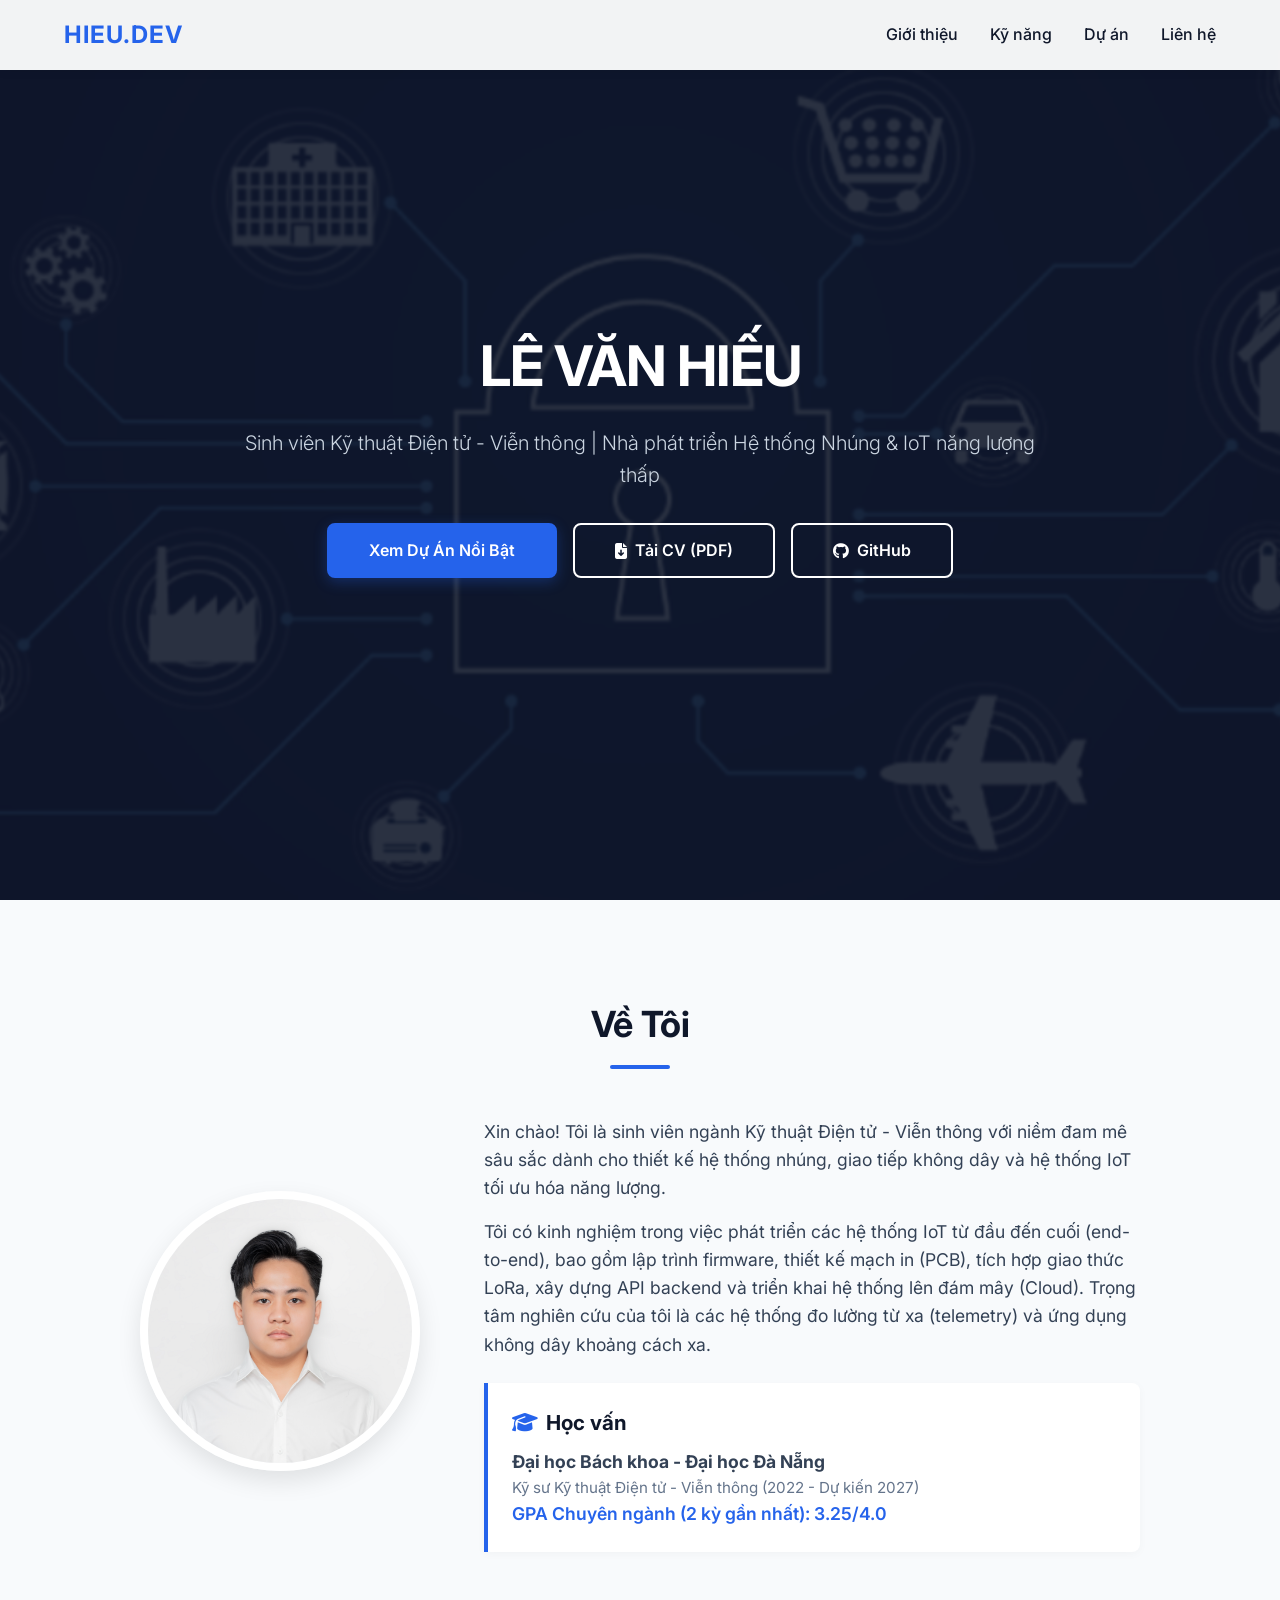
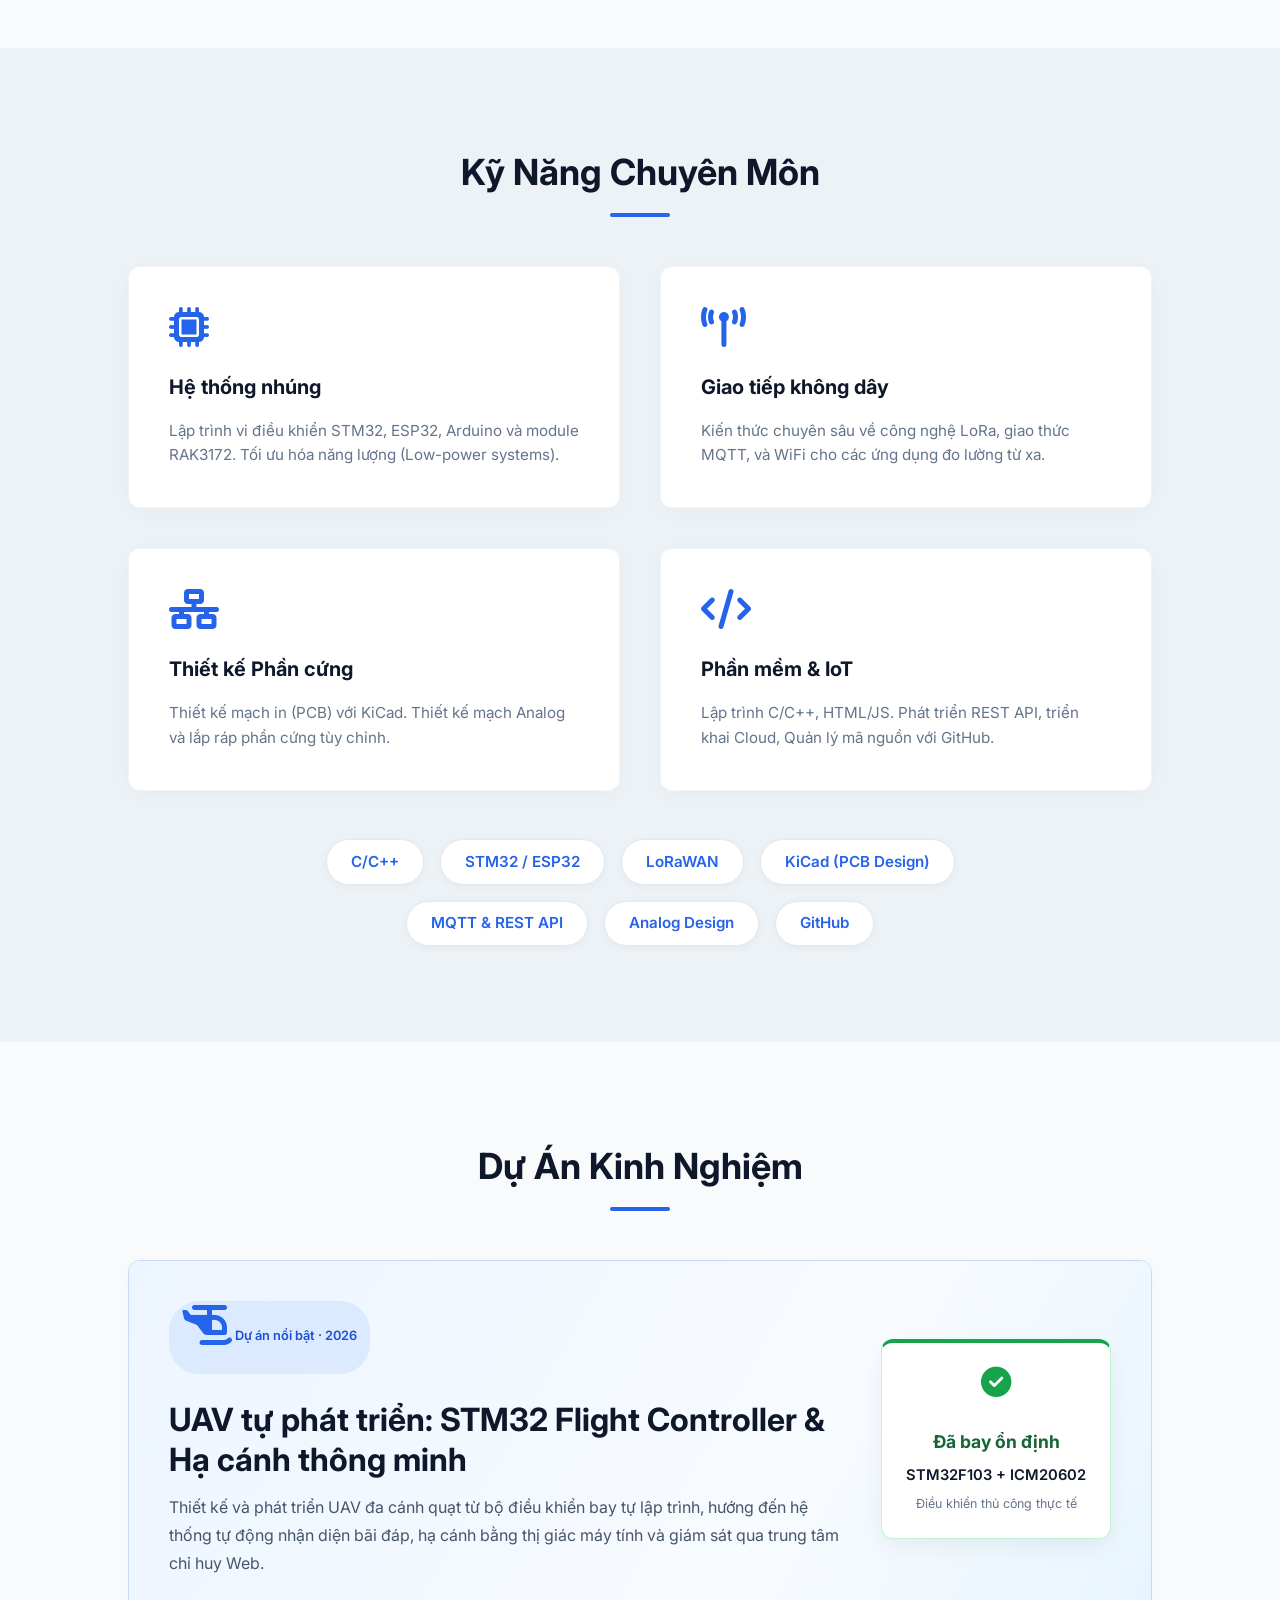
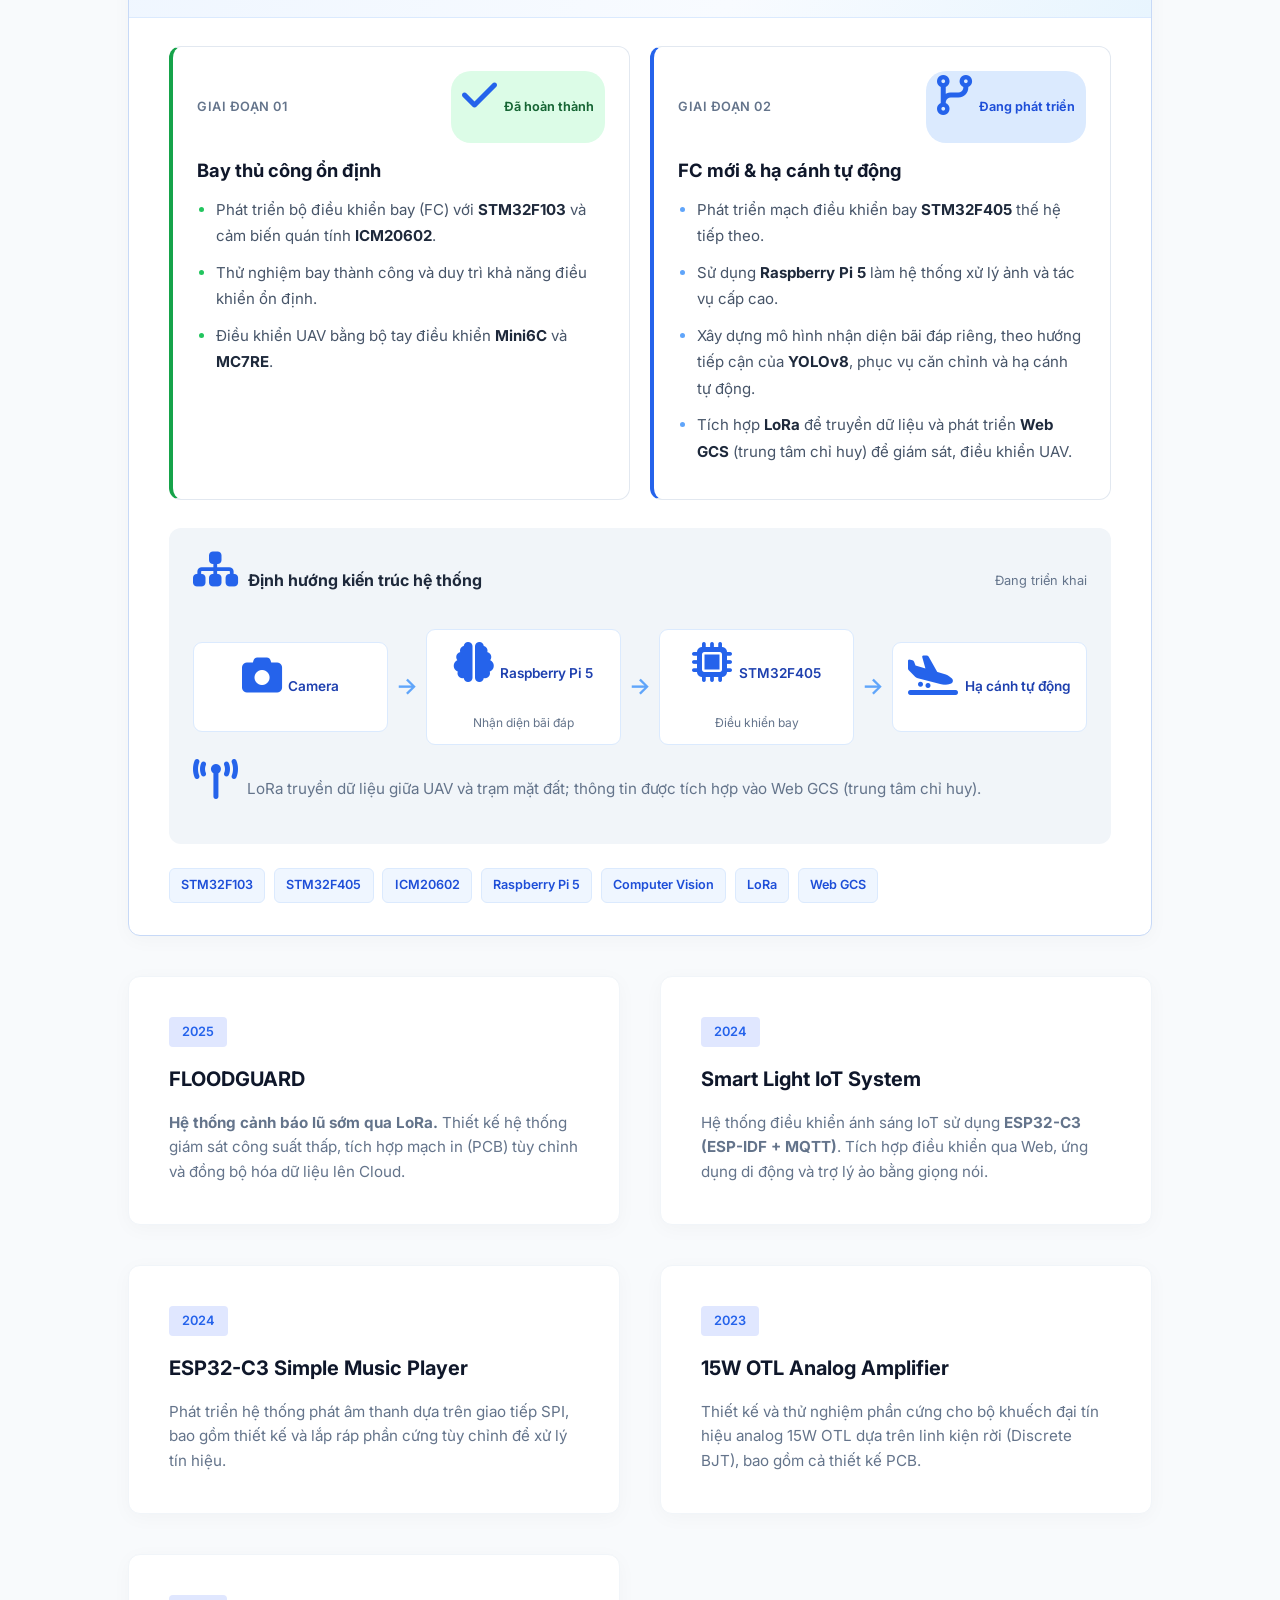
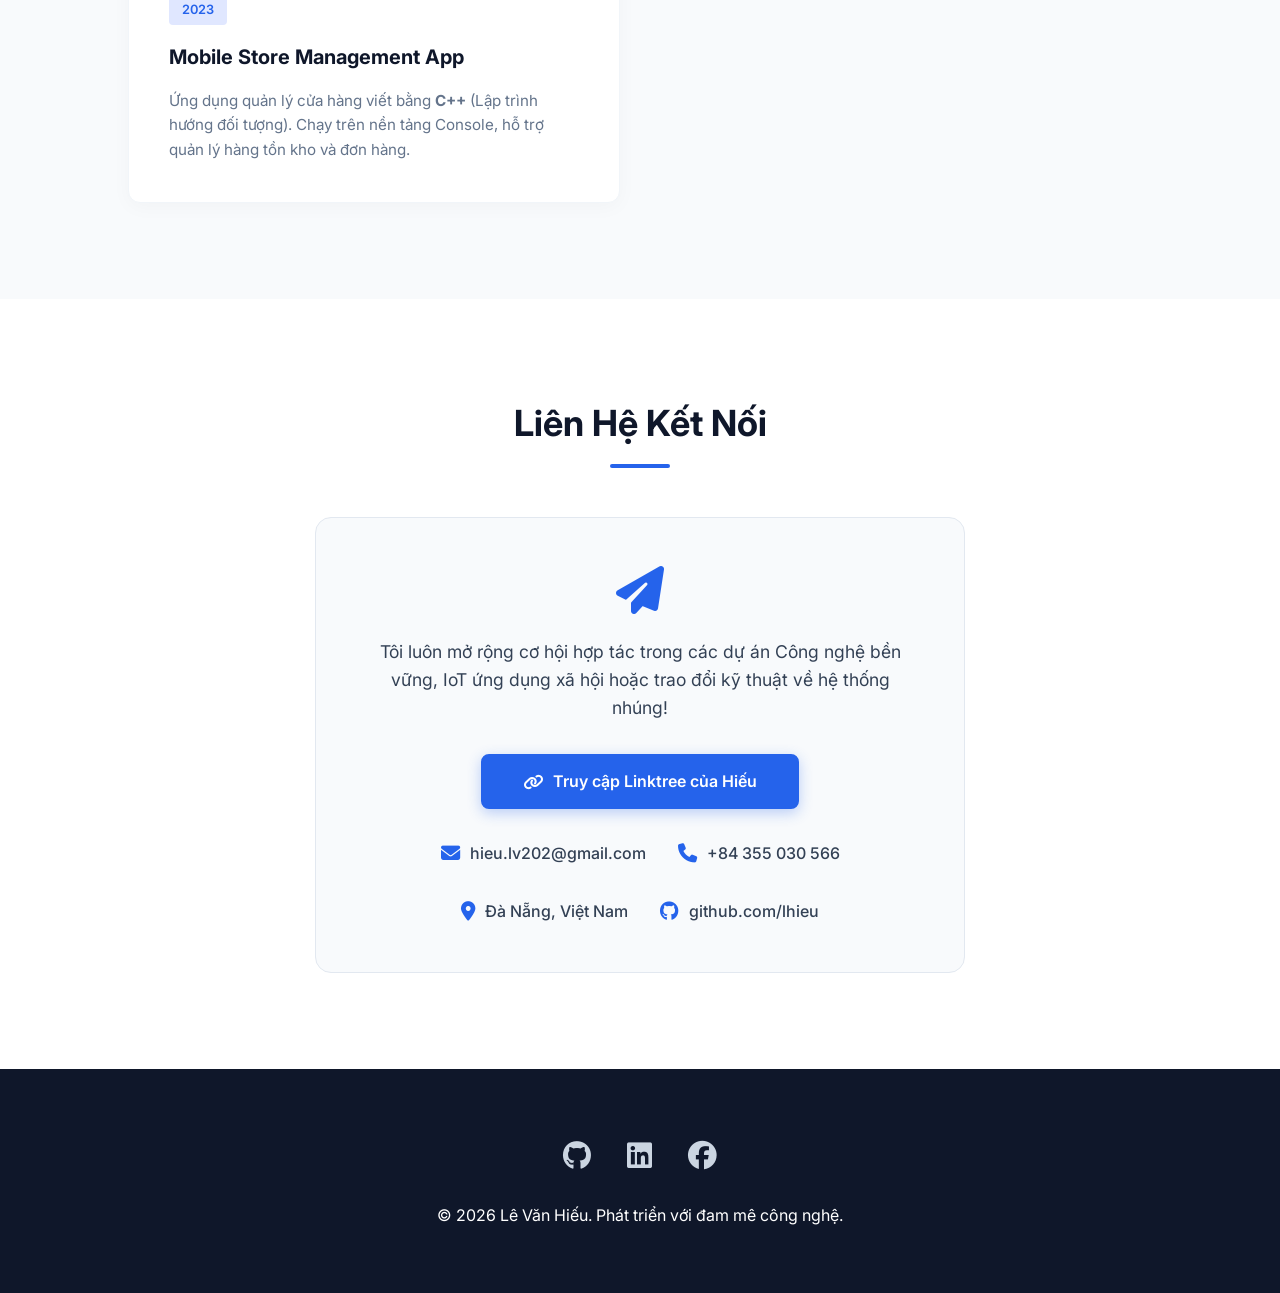
==== index.html @ 8fc840ae "index.html" ====
<!DOCTYPE html>
<html lang="vi">
<head>
    <meta charset="UTF-8">
    <meta name="viewport" content="width=device-width, initial-scale=1.0">
    <title>Lê Văn Hiếu | Portfolio - Embedded Systems & IoT</title>
    <link rel="icon" type="image/png" href="iot-icon.png">
    <!-- Google Fonts -->
    <link href="https://fonts.googleapis.com/css2?family=Inter:wght@300;400;500;600;700&display=swap" rel="stylesheet">
    <!-- Font Awesome cho Icons -->
    <link rel="stylesheet" href="https://cdnjs.cloudflare.com/ajax/libs/font-awesome/6.4.0/css/all.min.css">
    <style>
        :root {
            --primary-color: #2563eb;
            --secondary-color: #1e40af;
            --dark-color: #0f172a;
            --light-bg: #f8fafc;
            --text-main: #334155;
            --text-light: #64748b;
            --transition: all 0.3s ease;
        }

        * {
            margin: 0;
            padding: 0;
            box-sizing: border-box;
        }

        body {
            font-family: 'Inter', sans-serif;
            line-height: 1.6;
            color: var(--text-main);
            background-color: var(--light-bg);
        }

        /* Navigation */
        nav {
            background: rgba(255, 255, 255, 0.95);
            padding: 1rem 5%;
            position: fixed;
            width: 100%;
            top: 0;
            z-index: 1000;
            display: flex;
            justify-content: space-between;
            align-items: center;
            box-shadow: 0 2px 10px rgba(0,0,0,0.05);
            backdrop-filter: blur(10px);
        }

        .logo {
            font-weight: 700;
            font-size: 1.5rem;
            color: var(--primary-color);
            letter-spacing: 1px;
        }

        .nav-links {
            list-style: none;
            display: flex;
        }

        .nav-links li {
            margin-left: 2rem;
        }

        .nav-links a {
            text-decoration: none;
            color: var(--dark-color);
            font-weight: 500;
            transition: var(--transition);
        }

        .nav-links a:hover {
            color: var(--primary-color);
        }

        /* Hero Section */
        header {
            height: 100vh;
            display: flex;
            flex-direction: column;
            justify-content: center;
            align-items: center;
            text-align: center;
            background-image: url('image/hero-bg.png'); 
            background-color: #1e293b;
            background-size: cover;
            background-position: center;
            background-attachment: fixed;
            position: relative;
            z-index: 1;
            padding: 0 20px;
        }

        header::before {
            content: '';
            position: absolute;
            top: 0;
            left: 0;
            width: 100%;
            height: 100%;
            background-color: rgba(15, 23, 42, 0.85);
            z-index: -1;
        }

        header h1 {
            font-size: 3.5rem;
            margin-bottom: 1rem;
            color: white;
            font-weight: 700;
            letter-spacing: -1px;
        }

        header p {
            font-size: 1.25rem;
            color: #cbd5e1;
            max-width: 800px;
            font-weight: 300;
        }

        .hero-buttons {
            display: flex;
            gap: 1rem;
            margin-top: 2rem;
            flex-wrap: wrap;
            justify-content: center;
        }

        .btn {
            display: inline-flex;
            align-items: center;
            justify-content: center;
            padding: 0.8rem 2.5rem;
            background: var(--primary-color);
            color: white;
            text-decoration: none;
            border-radius: 8px;
            font-weight: 600;
            transition: var(--transition);
            box-shadow: 0 4px 14px rgba(37, 99, 235, 0.3);
            border: 2px solid var(--primary-color);
        }

        .btn:hover {
            background: var(--secondary-color);
            border-color: var(--secondary-color);
            transform: translateY(-2px);
            box-shadow: 0 6px 20px rgba(37, 99, 235, 0.4);
        }

        .btn-outline {
            background: transparent;
            color: white;
            border: 2px solid white;
            box-shadow: none;
        }

        .btn-outline:hover {
            background: rgba(255, 255, 255, 0.1);
            border-color: white;
        }

        /* Section Styling */
        section {
            padding: 6rem 10%;
        }

        .section-title {
            text-align: center;
            margin-bottom: 4rem;
            font-size: 2.25rem;
            color: var(--dark-color);
            position: relative;
            font-weight: 700;
        }

        .section-title::after {
            content: '';
            width: 60px;
            height: 4px;
            background: var(--primary-color);
            position: absolute;
            bottom: -15px;
            left: 50%;
            transform: translateX(-50%);
            border-radius: 2px;
        }

        /* About Section */
        .about-content {
            display: flex;
            align-items: center;
            gap: 4rem;
            max-width: 1000px;
            margin: 0 auto;
        }

        .about-image img {
            width: 280px;
            height: 280px;
            border-radius: 50%;
            object-fit: cover;
            border: 8px solid white;
            box-shadow: 0 10px 25px rgba(0,0,0,0.1);
        }

        .about-text {
            flex: 1;
            font-size: 1.1rem;
        }
        
        .about-text p {
            margin-bottom: 1rem;
        }
        
        .education-box {
            background: white;
            padding: 1.5rem;
            border-left: 4px solid var(--primary-color);
            border-radius: 0 8px 8px 0;
            margin-top: 1.5rem;
            box-shadow: 0 2px 10px rgba(0,0,0,0.03);
        }

        /* Grid Layouts */
        .grid {
            display: grid;
            grid-template-columns: repeat(auto-fit, minmax(320px, 1fr));
            gap: 2.5rem;
            max-width: 1200px;
            margin: 0 auto;
        }

        .card {
            background: white;
            padding: 2.5rem;
            border-radius: 12px;
            box-shadow: 0 4px 20px rgba(0,0,0,0.03);
            transition: var(--transition);
            border: 1px solid #f1f5f9;
        }

        .card:hover {
            transform: translateY(-5px);
            box-shadow: 0 10px 30px rgba(0,0,0,0.08);
            border-color: #e2e8f0;
        }

        .card i {
            font-size: 2.5rem;
            color: var(--primary-color);
            margin-bottom: 1.5rem;
        }

        .card h3 {
            color: var(--dark-color);
            margin-bottom: 1rem;
            font-size: 1.25rem;
        }

        .card p {
            color: var(--text-light);
            font-size: 0.95rem;
        }
        
        .project-year {
            display: inline-block;
            background: #e0e7ff;
            color: var(--primary-color);
            font-size: 0.8rem;
            font-weight: 600;
            padding: 0.3rem 0.8rem;
            border-radius: 4px;
            margin-bottom: 1rem;
        }

        /* Skill Tags */
        .skills-container {
            display: flex;
            flex-wrap: wrap;
            justify-content: center;
            gap: 1rem;
            max-width: 800px;
            margin: 0 auto;
        }

        .skill-tag {
            background: white;
            color: var(--primary-color);
            padding: 0.6rem 1.5rem;
            border-radius: 30px;
            font-weight: 600;
            font-size: 0.95rem;
            box-shadow: 0 2px 10px rgba(0,0,0,0.04);
            border: 1px solid #e2e8f0;
            transition: var(--transition);
        }
        
        .skill-tag:hover {
            background: var(--primary-color);
            color: white;
            border-color: var(--primary-color);
        }

        /* Contact Section */
        .contact-info {
            display: flex;
            justify-content: center;
            gap: 2rem;
            margin-top: 2rem;
            flex-wrap: wrap;
        }

        .contact-item {
            display: flex;
            align-items: center;
            gap: 10px;
            color: var(--text-main);
            font-weight: 500;
        }

        .contact-item i {
            color: var(--primary-color);
            font-size: 1.2rem;
        }

        /* Footer */
        footer {
            background: var(--dark-color);
            color: white;
            text-align: center;
            padding: 4rem 0;
        }

        .social-links {
            margin-bottom: 1.5rem;
        }

        .social-links a {
            color: #cbd5e1;
            font-size: 1.8rem;
            margin: 0 1rem;
            transition: var(--transition);
        }

        .social-links a:hover {
            color: white;
            transform: translateY(-3px);
            display: inline-block;
        }


        /* Featured UAV project: flight-proven baseline vs. work in progress */
        .uav-featured {
            grid-column: 1 / -1;
            padding: 0;
            overflow: hidden;
            border: 1px solid #c7d9f7;
            background: #ffffff;
        }

        .uav-top {
            display: flex;
            align-items: center;
            justify-content: space-between;
            gap: 2.5rem;
            padding: 2.5rem;
            background: linear-gradient(120deg, #edf5ff 0%, #f8fbff 65%, #e8f5fe 100%);
            border-bottom: 1px solid #dbeafe;
        }

        .uav-intro { max-width: 780px; }
        .uav-intro .uav-year {
            color: #1d4ed8;
            background: #dbeafe;
            border-radius: 30px;
        }
        .uav-intro h3 {
            font-size: clamp(1.45rem, 2.8vw, 2rem);
            line-height: 1.25;
            margin: 0.6rem 0 0.85rem;
            color: #0f172a;
        }
        .uav-intro p {
            color: #475569;
            font-size: 1rem;
            line-height: 1.75;
        }
        .uav-flight-proof {
            display: flex;
            flex-direction: column;
            align-items: center;
            justify-content: center;
            text-align: center;
            gap: 0.45rem;
            flex: 0 0 230px;
            padding: 1.5rem 1rem;
            background: white;
            border: 1px solid #bbf7d0;
            border-top: 4px solid #16a34a;
            border-radius: 12px;
            box-shadow: 0 8px 24px rgba(15, 23, 42, 0.06);
        }
        .uav-flight-proof i { font-size: 1.9rem; color: #16a34a; }
        .uav-flight-proof strong { color: #166534; font-size: 1.1rem; }
        .uav-flight-proof span { color: #0f172a; font-size: 0.92rem; font-weight: 600; }
        .uav-flight-proof small { color: #64748b; font-size: 0.78rem; }

        .uav-stage-grid {
            display: grid;
            grid-template-columns: repeat(2, minmax(0, 1fr));
            gap: 1.25rem;
            padding: 1.75rem 2.5rem;
        }
        .uav-stage {
            padding: 1.5rem;
            border: 1px solid #e2e8f0;
            border-radius: 12px;
            background: #ffffff;
        }
        .uav-stage-done { border-left: 4px solid #16a34a; }
        .uav-stage-progress { border-left: 4px solid #2563eb; }
        .uav-stage-head {
            display: flex;
            align-items: center;
            justify-content: space-between;
            flex-wrap: wrap;
            gap: 0.6rem;
            margin-bottom: 0.8rem;
        }
        .uav-stage-label { color: #64748b; font-weight: 600; font-size: 0.8rem; text-transform: uppercase; letter-spacing: 0.04em; }
        .uav-stage-status { display: inline-flex; align-items: center; gap: 0.4rem; border-radius: 20px; padding: 0.25rem 0.7rem; font-size: 0.79rem; font-weight: 650; }
        .uav-stage-status.is-done { color: #166534; background: #dcfce7; }
        .uav-stage-status.is-progress { color: #1d4ed8; background: #dbeafe; }
        .uav-stage h4 { font-size: 1.15rem; color: #0f172a; margin: 0 0 0.7rem; }
        .uav-stage ul { padding-left: 1.2rem; color: #475569; }
        .uav-stage li { margin: 0.65rem 0; font-size: 0.94rem; line-height: 1.75; }
        .uav-stage li::marker { color: #60a5fa; }
        .uav-stage-done li::marker { color: #22c55e; }
        .uav-stage strong { color: #1e293b; }

        .uav-architecture {
            margin: 0 2.5rem 1.5rem;
            padding: 1.3rem 1.5rem;
            border-radius: 12px;
            background: #f1f5f9;
        }
        .uav-architecture-heading { display: flex; align-items: center; flex-wrap: wrap; gap: 0.65rem; margin-bottom: 1rem; color: #1e293b; }
        .uav-architecture-heading > i { color: #2563eb; }
        .uav-architecture-heading > span { margin-left: auto; color: #64748b; font-size: 0.8rem; }
        .uav-flow { display: flex; justify-content: space-between; align-items: center; gap: 0.5rem; }
        .uav-flow-node {
            display: flex;
            min-height: 64px;
            flex: 1 1 0;
            align-items: center;
            justify-content: center;
            flex-wrap: wrap;
            gap: 0.4rem;
            text-align: center;
            background: #ffffff;
            border: 1px solid #dbeafe;
            border-radius: 9px;
            padding: 0.75rem 0.55rem;
            color: #1e40af;
            font-weight: 600;
            font-size: 0.85rem;
        }
        .uav-flow-node small { flex-basis: 100%; color: #64748b; font-size: 0.75rem; font-weight: 400; }
        .uav-flow-arrow { color: #60a5fa; font-size: 1.45rem; font-weight: 600; line-height: 1; flex: 0 0 auto; }
        .uav-link-note { margin: 0.9rem 0 0; color: #475569; font-size: 0.87rem; }
        .uav-link-note i { color: #2563eb; margin-right: 0.3rem; }

        .uav-tech-stack {
            display: flex;
            flex-wrap: wrap;
            align-items: center;
            gap: 0.55rem;
            padding: 0 2.5rem 2rem;
        }
        .uav-tech-stack span { background: #eff6ff; color: #1d4ed8; border: 1px solid #dbeafe; padding: 0.4rem 0.7rem; border-radius: 6px; font-size: 0.79rem; font-weight: 600; }

        @media (max-width: 900px) {
            .uav-top { align-items: flex-start; }
            .uav-flight-proof { flex: 0 0 195px; }
            .uav-flow { flex-wrap: wrap; justify-content: center; }
            .uav-flow-node { flex: 1 1 135px; }
            .uav-flow-arrow { transform: rotate(0deg); }
        }

        @media (max-width: 680px) {
            .uav-top { flex-direction: column; gap: 1.5rem; padding: 1.5rem; }
            .uav-flight-proof { flex: auto; align-self: stretch; }
            .uav-stage-grid { grid-template-columns: 1fr; padding: 1.25rem 1.5rem; }
            .uav-stage { padding: 1.2rem; }
            .uav-architecture { margin: 0 1.5rem 1.25rem; padding: 1rem; }
            .uav-flow-node { flex: 1 1 100%; min-height: 48px; }
            .uav-flow-arrow { transform: rotate(90deg); }
            .uav-tech-stack { padding: 0 1.5rem 1.5rem; }
            .uav-architecture-heading > span { margin-left: 0; }
        }

        @media (max-width: 768px) {
            header h1 { font-size: 2.5rem; }
            .nav-links { display: none; }
            .about-content { flex-direction: column; text-align: center; }
            .education-box { text-align: left; }
            section { padding: 4rem 5%; }
            header { background-attachment: scroll; background-position: center top; }
        }
    </style>
</head>
<body>

    <nav>
        <div class="logo">HIEU.DEV</div>
        <ul class="nav-links">
            <li><a href="#about">Giới thiệu</a></li>
            <li><a href="#skills">Kỹ năng</a></li>
            <li><a href="#projects">Dự án</a></li>
            <li><a href="#contact">Liên hệ</a></li>
        </ul>
    </nav>

    <header>
        <h1>LÊ VĂN HIẾU</h1>
        <p>Sinh viên Kỹ thuật Điện tử - Viễn thông | Nhà phát triển Hệ thống Nhúng & IoT năng lượng thấp</p>
        <div class="hero-buttons">
            <a href="#projects" class="btn">Xem Dự Án Nổi Bật</a>
            <!-- Nút Tải CV -->
            <a href="Le_Van_Hieu_CV.pdf" class="btn btn-outline" download><i class="fas fa-file-download" style="margin-right: 8px;"></i>Tải CV (PDF)</a>
            <a href="https://github.com/lhieu" target="_blank" class="btn btn-outline"><i class="fab fa-github" style="margin-right: 8px;"></i>GitHub</a>
        </div>
    </header>

    <section id="about">
        <h2 class="section-title">Về Tôi</h2>
        <div class="about-content">
            <div class="about-image">
                <img src="image/profile-pic.jpg" alt="Lê Văn Hiếu - Chuyên gia hệ thống nhúng">
            </div>
            <div class="about-text">
                <p>Xin chào! Tôi là sinh viên ngành Kỹ thuật Điện tử - Viễn thông với niềm đam mê sâu sắc dành cho thiết kế hệ thống nhúng, giao tiếp không dây và hệ thống IoT tối ưu hóa năng lượng.</p>
                <p>Tôi có kinh nghiệm trong việc phát triển các hệ thống IoT từ đầu đến cuối (end-to-end), bao gồm lập trình firmware, thiết kế mạch in (PCB), tích hợp giao thức LoRa, xây dựng API backend và triển khai hệ thống lên đám mây (Cloud). Trọng tâm nghiên cứu của tôi là các hệ thống đo lường từ xa (telemetry) và ứng dụng không dây khoảng cách xa.</p>
                
                <div class="education-box">
                    <h3 style="color: var(--dark-color); margin-bottom: 0.5rem;"><i class="fas fa-graduation-cap" style="color: var(--primary-color); margin-right: 8px;"></i>Học vấn</h3>
                    <p style="margin: 0;"><strong>Đại học Bách khoa - Đại học Đà Nẵng</strong></p>
                    <p style="margin: 0; color: var(--text-light); font-size: 0.95rem;">Kỹ sư Kỹ thuật Điện tử - Viễn thông (2022 - Dự kiến 2027)</p>
                    <p style="margin: 0; color: var(--primary-color); font-weight: 600;">GPA Chuyên ngành (2 kỳ gần nhất): 3.25/4.0</p>
                </div>
            </div>
        </div>
    </section>

    <section id="skills" style="background: #edf2f7;">
        <h2 class="section-title">Kỹ Năng Chuyên Môn</h2>
        <div class="grid" style="margin-bottom: 3rem;">
            <div class="card">
                <i class="fas fa-microchip"></i>
                <h3>Hệ thống nhúng</h3>
                <p>Lập trình vi điều khiển STM32, ESP32, Arduino và module RAK3172. Tối ưu hóa năng lượng (Low-power systems).</p>
            </div>
            <div class="card">
                <i class="fas fa-broadcast-tower"></i>
                <h3>Giao tiếp không dây</h3>
                <p>Kiến thức chuyên sâu về công nghệ LoRa, giao thức MQTT, và WiFi cho các ứng dụng đo lường từ xa.</p>
            </div>
            <div class="card">
                <i class="fas fa-network-wired"></i>
                <h3>Thiết kế Phần cứng</h3>
                <p>Thiết kế mạch in (PCB) với KiCad. Thiết kế mạch Analog và lắp ráp phần cứng tùy chỉnh.</p>
            </div>
            <div class="card">
                <i class="fas fa-code"></i>
                <h3>Phần mềm & IoT</h3>
                <p>Lập trình C/C++, HTML/JS. Phát triển REST API, triển khai Cloud, Quản lý mã nguồn với GitHub.</p>
            </div>
        </div>
        
        <div class="skills-container">
            <span class="skill-tag">C/C++</span>
            <span class="skill-tag">STM32 / ESP32</span>
            <span class="skill-tag">LoRaWAN</span>
            <span class="skill-tag">KiCad (PCB Design)</span>
            <span class="skill-tag">MQTT & REST API</span>
            <span class="skill-tag">Analog Design</span>
            <span class="skill-tag">GitHub</span>
        </div>
    </section>

    <section id="projects">
        <h2 class="section-title">Dự Án Kinh Nghiệm</h2>
        <div class="grid">
            <!-- UAV: Phan biet ket qua bay da kiem chung va cac module dang phat trien -->
            <article class="card uav-featured" id="uav-project">
                <div class="uav-top">
                    <div class="uav-intro">
                        <span class="project-year uav-year"><i class="fas fa-helicopter" aria-hidden="true"></i> Dự án nổi bật · 2026</span>
                        <h3>UAV tự phát triển: STM32 Flight Controller &amp; Hạ cánh thông minh</h3>
                        <p>Thiết kế và phát triển UAV đa cánh quạt từ bộ điều khiển bay tự lập trình, hướng đến hệ thống tự động nhận diện bãi đáp, hạ cánh bằng thị giác máy tính và giám sát qua trung tâm chỉ huy Web.</p>
                    </div>
                    <div class="uav-flight-proof">
                        <i class="fas fa-check-circle" aria-hidden="true"></i>
                        <strong>Đã bay ổn định</strong>
                        <span>STM32F103 + ICM20602</span>
                        <small>Điều khiển thủ công thực tế</small>
                    </div>
                </div>

                <div class="uav-stage-grid">
                    <section class="uav-stage uav-stage-done" aria-label="Giai đoạn đã hoàn thành">
                        <div class="uav-stage-head">
                            <span class="uav-stage-label">Giai đoạn 01</span>
                            <span class="uav-stage-status is-done"><i class="fas fa-check" aria-hidden="true"></i> Đã hoàn thành</span>
                        </div>
                        <h4>Bay thủ công ổn định</h4>
                        <ul>
                            <li>Phát triển bộ điều khiển bay (FC) với <strong>STM32F103</strong> và cảm biến quán tính <strong>ICM20602</strong>.</li>
                            <li>Thử nghiệm bay thành công và duy trì khả năng điều khiển ổn định.</li>
                            <li>Điều khiển UAV bằng bộ tay điều khiển <strong>Mini6C</strong> và <strong>MC7RE</strong>.</li>
                        </ul>
                    </section>

                    <section class="uav-stage uav-stage-progress" aria-label="Giai đoạn đang phát triển">
                        <div class="uav-stage-head">
                            <span class="uav-stage-label">Giai đoạn 02</span>
                            <span class="uav-stage-status is-progress"><i class="fas fa-code-branch" aria-hidden="true"></i> Đang phát triển</span>
                        </div>
                        <h4>FC mới &amp; hạ cánh tự động</h4>
                        <ul>
                            <li>Phát triển mạch điều khiển bay <strong>STM32F405</strong> thế hệ tiếp theo.</li>
                            <li>Sử dụng <strong>Raspberry Pi 5</strong> làm hệ thống xử lý ảnh và tác vụ cấp cao.</li>
                            <li>Xây dựng mô hình nhận diện bãi đáp riêng, theo hướng tiếp cận của <strong>YOLOv8</strong>, phục vụ căn chỉnh và hạ cánh tự động.</li>
                            <li>Tích hợp <strong>LoRa</strong> để truyền dữ liệu và phát triển <strong>Web GCS</strong> (trung tâm chỉ huy) để giám sát, điều khiển UAV.</li>
                        </ul>
                    </section>
                </div>

                <div class="uav-architecture">
                    <div class="uav-architecture-heading">
                        <i class="fas fa-sitemap" aria-hidden="true"></i>
                        <strong>Định hướng kiến trúc hệ thống</strong>
                        <span>Đang triển khai</span>
                    </div>
                    <div class="uav-flow" aria-label="Luồng xử lý dự kiến: Camera đến Raspberry Pi 5, đến STM32F405 và thực hiện hạ cánh">
                        <span class="uav-flow-node"><i class="fas fa-camera" aria-hidden="true"></i> Camera</span>
                        <span class="uav-flow-arrow" aria-hidden="true">→</span>
                        <span class="uav-flow-node"><i class="fas fa-brain" aria-hidden="true"></i> Raspberry Pi 5 <small>Nhận diện bãi đáp</small></span>
                        <span class="uav-flow-arrow" aria-hidden="true">→</span>
                        <span class="uav-flow-node"><i class="fas fa-microchip" aria-hidden="true"></i> STM32F405 <small>Điều khiển bay</small></span>
                        <span class="uav-flow-arrow" aria-hidden="true">→</span>
                        <span class="uav-flow-node"><i class="fas fa-plane-arrival" aria-hidden="true"></i> Hạ cánh tự động</span>
                    </div>
                    <p class="uav-link-note"><i class="fas fa-broadcast-tower" aria-hidden="true"></i> LoRa truyền dữ liệu giữa UAV và trạm mặt đất; thông tin được tích hợp vào Web GCS (trung tâm chỉ huy).</p>
                </div>

                <div class="uav-tech-stack" aria-label="Các công nghệ sử dụng và đang phát triển">
                    <span>STM32F103</span>
                    <span>STM32F405</span>
                    <span>ICM20602</span>
                    <span>Raspberry Pi 5</span>
                    <span>Computer Vision</span>
                    <span>LoRa</span>
                    <span>Web GCS</span>
                </div>
            </article>
            <div class="card">
                <span class="project-year">2025</span>
                <h3>FLOODGUARD</h3>
                <p><strong>Hệ thống cảnh báo lũ sớm qua LoRa.</strong> Thiết kế hệ thống giám sát công suất thấp, tích hợp mạch in (PCB) tùy chỉnh và đồng bộ hóa dữ liệu lên Cloud.</p>
            </div>
            <div class="card">
                <span class="project-year">2024</span>
                <h3>Smart Light IoT System</h3>
                <p>Hệ thống điều khiển ánh sáng IoT sử dụng <strong>ESP32-C3 (ESP-IDF + MQTT)</strong>. Tích hợp điều khiển qua Web, ứng dụng di động và trợ lý ảo bằng giọng nói.</p>
            </div>
            <div class="card">
                <span class="project-year">2024</span>
                <h3>ESP32-C3 Simple Music Player</h3>
                <p>Phát triển hệ thống phát âm thanh dựa trên giao tiếp SPI, bao gồm thiết kế và lắp ráp phần cứng tùy chỉnh để xử lý tín hiệu.</p>
            </div>
            <div class="card">
                <span class="project-year">2023</span>
                <h3>15W OTL Analog Amplifier</h3>
                <p>Thiết kế và thử nghiệm phần cứng cho bộ khuếch đại tín hiệu analog 15W OTL dựa trên linh kiện rời (Discrete BJT), bao gồm cả thiết kế PCB.</p>
            </div>
            <div class="card">
                <span class="project-year">2023</span>
                <h3>Mobile Store Management App</h3>
                <p>Ứng dụng quản lý cửa hàng viết bằng <strong>C++</strong> (Lập trình hướng đối tượng). Chạy trên nền tảng Console, hỗ trợ quản lý hàng tồn kho và đơn hàng.</p>
            </div>
        </div>
    </section>

    <section id="contact" style="background: white;">
        <h2 class="section-title">Liên Hệ Kết Nối</h2>
        <div style="max-width: 650px; margin: 0 auto; text-align: center; background: var(--light-bg); padding: 3rem; border-radius: 16px; border: 1px solid #e2e8f0;">
            <i class="fas fa-paper-plane" style="font-size: 3rem; color: var(--primary-color); margin-bottom: 1.5rem;"></i>
            <p style="margin-bottom: 2rem; font-size: 1.1rem; color: var(--text-main);">
                Tôi luôn mở rộng cơ hội hợp tác trong các dự án Công nghệ bền vững, IoT ứng dụng xã hội hoặc trao đổi kỹ thuật về hệ thống nhúng!
            </p>
            
            <a href="https://linktr.ee/levanhieu" target="_blank" class="btn" style="display: inline-flex; align-items: center; gap: 10px; margin-top: 0;">
                <i class="fas fa-link"></i> Truy cập Linktree của Hiếu
            </a>
            
            <div class="contact-info">
                <div class="contact-item">
                    <i class="fas fa-envelope"></i>
                    <a href="mailto:hieu.lv202@gmail.com" style="color: var(--text-main); text-decoration: none;">hieu.lv202@gmail.com</a>
                </div>
                <div class="contact-item">
                    <i class="fas fa-phone"></i>
                    <span>+84 355 030 566</span>
                </div>
                <div class="contact-item">
                    <i class="fas fa-map-marker-alt"></i>
                    <span>Đà Nẵng, Việt Nam</span>
                </div>
                <div class="contact-item">
                    <i class="fab fa-github"></i>
                    <a href="https://github.com/lhieu" target="_blank" style="color: var(--text-main); text-decoration: none;">github.com/lhieu</a>
                </div>
            </div>
        </div>
    </section>

    <footer>
        <div class="social-links">
            <a href="https://github.com/lhieu" target="_blank" aria-label="GitHub"><i class="fab fa-github"></i></a>
            <a href="https://linkedin.com/in/hieulv202" target="_blank" aria-label="LinkedIn"><i class="fab fa-linkedin"></i></a>
            <a href="https://facebook.com/hieuxiugeneral" target="_blank" aria-label="Facebook"><i class="fab fa-facebook"></i></a>
        </div>
        <p>&copy; 2026 Lê Văn Hiếu. Phát triển với đam mê công nghệ.</p>
    </footer>

</body>
</html>
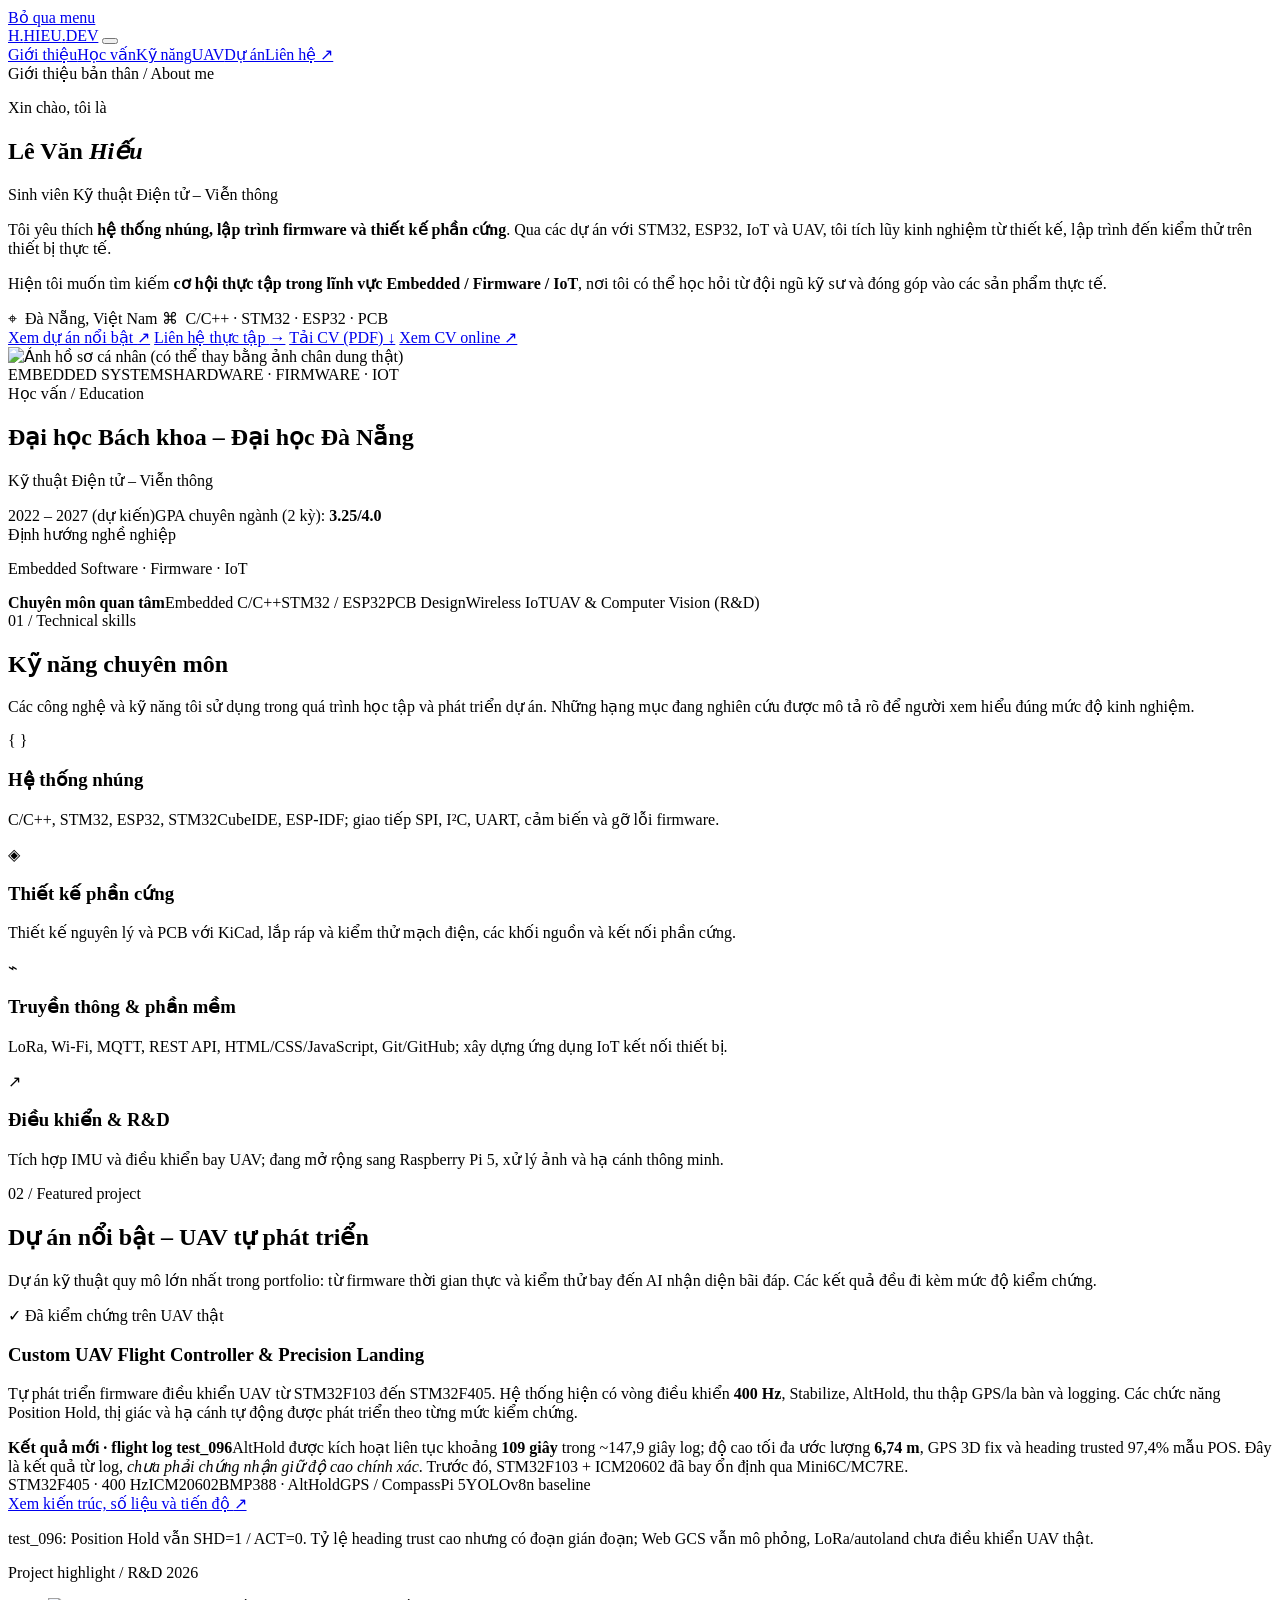
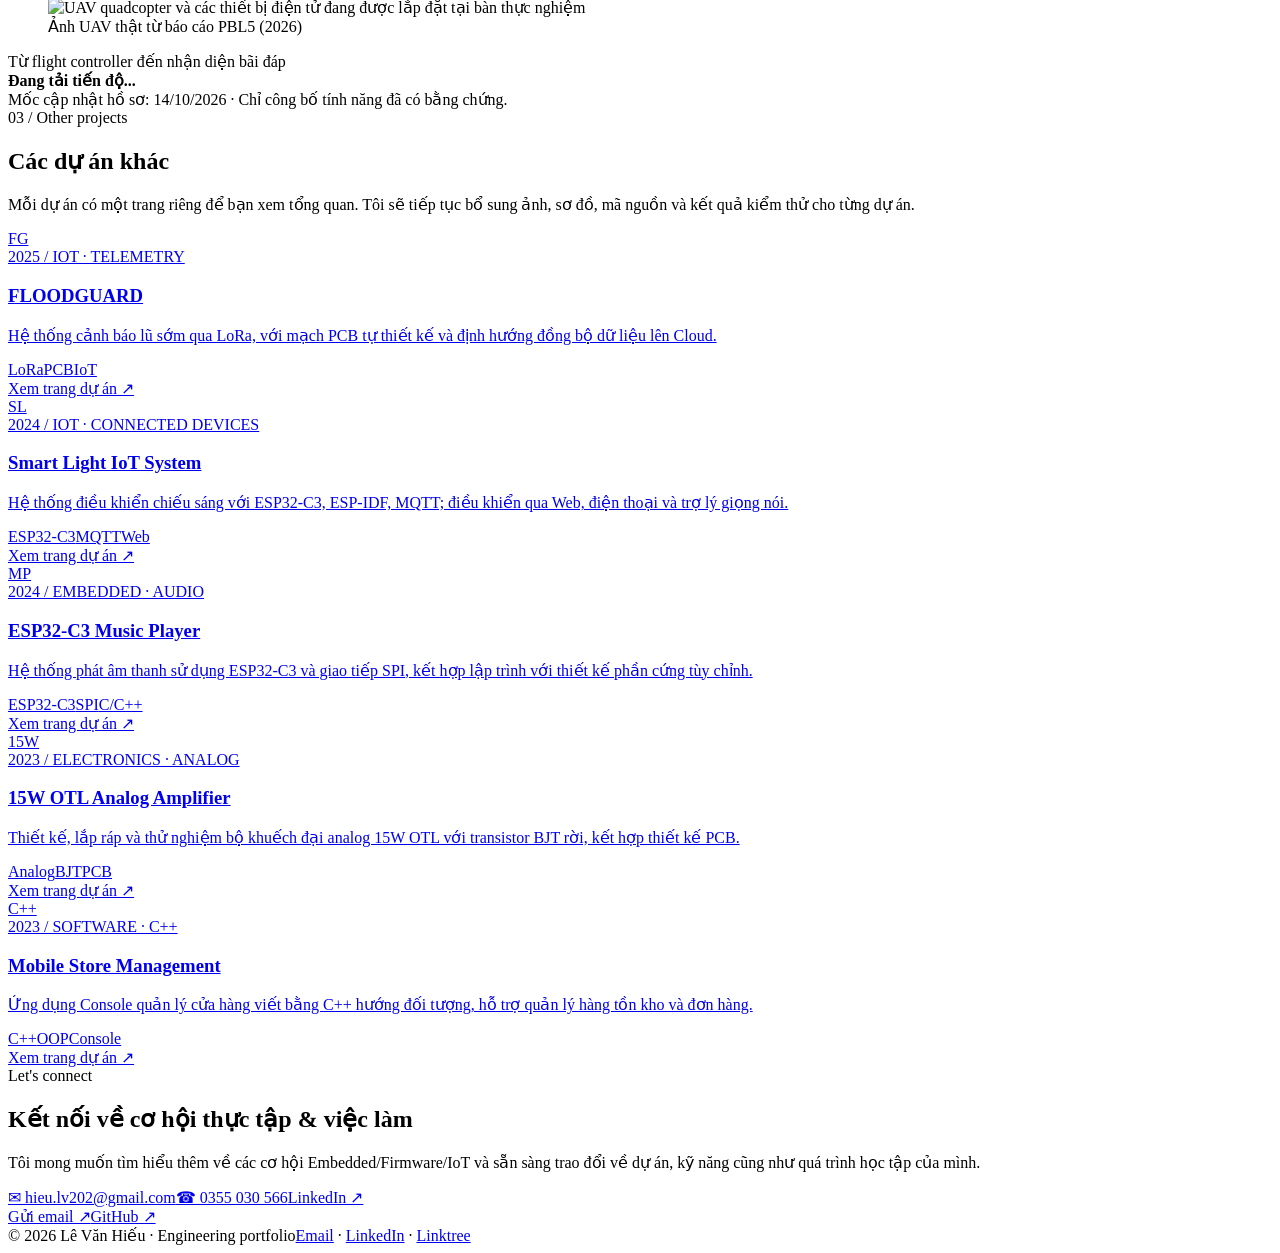
==== commit 981222a8: "Add files via upload" ====
--- a/index.html
+++ b/index.html
@@ -1,740 +1,114 @@
 <!DOCTYPE html>
+
 <html lang="vi">
 <head>
-    <meta charset="UTF-8">
-    <meta name="viewport" content="width=device-width, initial-scale=1.0">
-    <title>Lê Văn Hiếu | Portfolio - Embedded Systems & IoT</title>
-    <link rel="icon" type="image/png" href="iot-icon.png">
-    <!-- Google Fonts -->
-    <link href="https://fonts.googleapis.com/css2?family=Inter:wght@300;400;500;600;700&display=swap" rel="stylesheet">
-    <!-- Font Awesome cho Icons -->
-    <link rel="stylesheet" href="https://cdnjs.cloudflare.com/ajax/libs/font-awesome/6.4.0/css/all.min.css">
-    <style>
-        :root {
-            --primary-color: #2563eb;
-            --secondary-color: #1e40af;
-            --dark-color: #0f172a;
-            --light-bg: #f8fafc;
-            --text-main: #334155;
-            --text-light: #64748b;
-            --transition: all 0.3s ease;
-        }
-
-        * {
-            margin: 0;
-            padding: 0;
-            box-sizing: border-box;
-        }
-
-        body {
-            font-family: 'Inter', sans-serif;
-            line-height: 1.6;
-            color: var(--text-main);
-            background-color: var(--light-bg);
-        }
-
-        /* Navigation */
-        nav {
-            background: rgba(255, 255, 255, 0.95);
-            padding: 1rem 5%;
-            position: fixed;
-            width: 100%;
-            top: 0;
-            z-index: 1000;
-            display: flex;
-            justify-content: space-between;
-            align-items: center;
-            box-shadow: 0 2px 10px rgba(0,0,0,0.05);
-            backdrop-filter: blur(10px);
-        }
-
-        .logo {
-            font-weight: 700;
-            font-size: 1.5rem;
-            color: var(--primary-color);
-            letter-spacing: 1px;
-        }
-
-        .nav-links {
-            list-style: none;
-            display: flex;
-        }
-
-        .nav-links li {
-            margin-left: 2rem;
-        }
-
-        .nav-links a {
-            text-decoration: none;
-            color: var(--dark-color);
-            font-weight: 500;
-            transition: var(--transition);
-        }
-
-        .nav-links a:hover {
-            color: var(--primary-color);
-        }
-
-        /* Hero Section */
-        header {
-            height: 100vh;
-            display: flex;
-            flex-direction: column;
-            justify-content: center;
-            align-items: center;
-            text-align: center;
-            background-image: url('image/hero-bg.png'); 
-            background-color: #1e293b;
-            background-size: cover;
-            background-position: center;
-            background-attachment: fixed;
-            position: relative;
-            z-index: 1;
-            padding: 0 20px;
-        }
-
-        header::before {
-            content: '';
-            position: absolute;
-            top: 0;
-            left: 0;
-            width: 100%;
-            height: 100%;
-            background-color: rgba(15, 23, 42, 0.85);
-            z-index: -1;
-        }
-
-        header h1 {
-            font-size: 3.5rem;
-            margin-bottom: 1rem;
-            color: white;
-            font-weight: 700;
-            letter-spacing: -1px;
-        }
-
-        header p {
-            font-size: 1.25rem;
-            color: #cbd5e1;
-            max-width: 800px;
-            font-weight: 300;
-        }
-
-        .hero-buttons {
-            display: flex;
-            gap: 1rem;
-            margin-top: 2rem;
-            flex-wrap: wrap;
-            justify-content: center;
-        }
-
-        .btn {
-            display: inline-flex;
-            align-items: center;
-            justify-content: center;
-            padding: 0.8rem 2.5rem;
-            background: var(--primary-color);
-            color: white;
-            text-decoration: none;
-            border-radius: 8px;
-            font-weight: 600;
-            transition: var(--transition);
-            box-shadow: 0 4px 14px rgba(37, 99, 235, 0.3);
-            border: 2px solid var(--primary-color);
-        }
-
-        .btn:hover {
-            background: var(--secondary-color);
-            border-color: var(--secondary-color);
-            transform: translateY(-2px);
-            box-shadow: 0 6px 20px rgba(37, 99, 235, 0.4);
-        }
-
-        .btn-outline {
-            background: transparent;
-            color: white;
-            border: 2px solid white;
-            box-shadow: none;
-        }
-
-        .btn-outline:hover {
-            background: rgba(255, 255, 255, 0.1);
-            border-color: white;
-        }
-
-        /* Section Styling */
-        section {
-            padding: 6rem 10%;
-        }
-
-        .section-title {
-            text-align: center;
-            margin-bottom: 4rem;
-            font-size: 2.25rem;
-            color: var(--dark-color);
-            position: relative;
-            font-weight: 700;
-        }
-
-        .section-title::after {
-            content: '';
-            width: 60px;
-            height: 4px;
-            background: var(--primary-color);
-            position: absolute;
-            bottom: -15px;
-            left: 50%;
-            transform: translateX(-50%);
-            border-radius: 2px;
-        }
-
-        /* About Section */
-        .about-content {
-            display: flex;
-            align-items: center;
-            gap: 4rem;
-            max-width: 1000px;
-            margin: 0 auto;
-        }
-
-        .about-image img {
-            width: 280px;
-            height: 280px;
-            border-radius: 50%;
-            object-fit: cover;
-            border: 8px solid white;
-            box-shadow: 0 10px 25px rgba(0,0,0,0.1);
-        }
-
-        .about-text {
-            flex: 1;
-            font-size: 1.1rem;
-        }
-        
-        .about-text p {
-            margin-bottom: 1rem;
-        }
-        
-        .education-box {
-            background: white;
-            padding: 1.5rem;
-            border-left: 4px solid var(--primary-color);
-            border-radius: 0 8px 8px 0;
-            margin-top: 1.5rem;
-            box-shadow: 0 2px 10px rgba(0,0,0,0.03);
-        }
-
-        /* Grid Layouts */
-        .grid {
-            display: grid;
-            grid-template-columns: repeat(auto-fit, minmax(320px, 1fr));
-            gap: 2.5rem;
-            max-width: 1200px;
-            margin: 0 auto;
-        }
-
-        .card {
-            background: white;
-            padding: 2.5rem;
-            border-radius: 12px;
-            box-shadow: 0 4px 20px rgba(0,0,0,0.03);
-            transition: var(--transition);
-            border: 1px solid #f1f5f9;
-        }
-
-        .card:hover {
-            transform: translateY(-5px);
-            box-shadow: 0 10px 30px rgba(0,0,0,0.08);
-            border-color: #e2e8f0;
-        }
-
-        .card i {
-            font-size: 2.5rem;
-            color: var(--primary-color);
-            margin-bottom: 1.5rem;
-        }
-
-        .card h3 {
-            color: var(--dark-color);
-            margin-bottom: 1rem;
-            font-size: 1.25rem;
-        }
-
-        .card p {
-            color: var(--text-light);
-            font-size: 0.95rem;
-        }
-        
-        .project-year {
-            display: inline-block;
-            background: #e0e7ff;
-            color: var(--primary-color);
-            font-size: 0.8rem;
-            font-weight: 600;
-            padding: 0.3rem 0.8rem;
-            border-radius: 4px;
-            margin-bottom: 1rem;
-        }
-
-        /* Skill Tags */
-        .skills-container {
-            display: flex;
-            flex-wrap: wrap;
-            justify-content: center;
-            gap: 1rem;
-            max-width: 800px;
-            margin: 0 auto;
-        }
-
-        .skill-tag {
-            background: white;
-            color: var(--primary-color);
-            padding: 0.6rem 1.5rem;
-            border-radius: 30px;
-            font-weight: 600;
-            font-size: 0.95rem;
-            box-shadow: 0 2px 10px rgba(0,0,0,0.04);
-            border: 1px solid #e2e8f0;
-            transition: var(--transition);
-        }
-        
-        .skill-tag:hover {
-            background: var(--primary-color);
-            color: white;
-            border-color: var(--primary-color);
-        }
-
-        /* Contact Section */
-        .contact-info {
-            display: flex;
-            justify-content: center;
-            gap: 2rem;
-            margin-top: 2rem;
-            flex-wrap: wrap;
-        }
-
-        .contact-item {
-            display: flex;
-            align-items: center;
-            gap: 10px;
-            color: var(--text-main);
-            font-weight: 500;
-        }
-
-        .contact-item i {
-            color: var(--primary-color);
-            font-size: 1.2rem;
-        }
-
-        /* Footer */
-        footer {
-            background: var(--dark-color);
-            color: white;
-            text-align: center;
-            padding: 4rem 0;
-        }
-
-        .social-links {
-            margin-bottom: 1.5rem;
-        }
-
-        .social-links a {
-            color: #cbd5e1;
-            font-size: 1.8rem;
-            margin: 0 1rem;
-            transition: var(--transition);
-        }
-
-        .social-links a:hover {
-            color: white;
-            transform: translateY(-3px);
-            display: inline-block;
-        }
-
-
-        /* Featured UAV project: flight-proven baseline vs. work in progress */
-        .uav-featured {
-            grid-column: 1 / -1;
-            padding: 0;
-            overflow: hidden;
-            border: 1px solid #c7d9f7;
-            background: #ffffff;
-        }
-
-        .uav-top {
-            display: flex;
-            align-items: center;
-            justify-content: space-between;
-            gap: 2.5rem;
-            padding: 2.5rem;
-            background: linear-gradient(120deg, #edf5ff 0%, #f8fbff 65%, #e8f5fe 100%);
-            border-bottom: 1px solid #dbeafe;
-        }
-
-        .uav-intro { max-width: 780px; }
-        .uav-intro .uav-year {
-            color: #1d4ed8;
-            background: #dbeafe;
-            border-radius: 30px;
-        }
-        .uav-intro h3 {
-            font-size: clamp(1.45rem, 2.8vw, 2rem);
-            line-height: 1.25;
-            margin: 0.6rem 0 0.85rem;
-            color: #0f172a;
-        }
-        .uav-intro p {
-            color: #475569;
-            font-size: 1rem;
-            line-height: 1.75;
-        }
-        .uav-flight-proof {
-            display: flex;
-            flex-direction: column;
-            align-items: center;
-            justify-content: center;
-            text-align: center;
-            gap: 0.45rem;
-            flex: 0 0 230px;
-            padding: 1.5rem 1rem;
-            background: white;
-            border: 1px solid #bbf7d0;
-            border-top: 4px solid #16a34a;
-            border-radius: 12px;
-            box-shadow: 0 8px 24px rgba(15, 23, 42, 0.06);
-        }
-        .uav-flight-proof i { font-size: 1.9rem; color: #16a34a; }
-        .uav-flight-proof strong { color: #166534; font-size: 1.1rem; }
-        .uav-flight-proof span { color: #0f172a; font-size: 0.92rem; font-weight: 600; }
-        .uav-flight-proof small { color: #64748b; font-size: 0.78rem; }
-
-        .uav-stage-grid {
-            display: grid;
-            grid-template-columns: repeat(2, minmax(0, 1fr));
-            gap: 1.25rem;
-            padding: 1.75rem 2.5rem;
-        }
-        .uav-stage {
-            padding: 1.5rem;
-            border: 1px solid #e2e8f0;
-            border-radius: 12px;
-            background: #ffffff;
-        }
-        .uav-stage-done { border-left: 4px solid #16a34a; }
-        .uav-stage-progress { border-left: 4px solid #2563eb; }
-        .uav-stage-head {
-            display: flex;
-            align-items: center;
-            justify-content: space-between;
-            flex-wrap: wrap;
-            gap: 0.6rem;
-            margin-bottom: 0.8rem;
-        }
-        .uav-stage-label { color: #64748b; font-weight: 600; font-size: 0.8rem; text-transform: uppercase; letter-spacing: 0.04em; }
-        .uav-stage-status { display: inline-flex; align-items: center; gap: 0.4rem; border-radius: 20px; padding: 0.25rem 0.7rem; font-size: 0.79rem; font-weight: 650; }
-        .uav-stage-status.is-done { color: #166534; background: #dcfce7; }
-        .uav-stage-status.is-progress { color: #1d4ed8; background: #dbeafe; }
-        .uav-stage h4 { font-size: 1.15rem; color: #0f172a; margin: 0 0 0.7rem; }
-        .uav-stage ul { padding-left: 1.2rem; color: #475569; }
-        .uav-stage li { margin: 0.65rem 0; font-size: 0.94rem; line-height: 1.75; }
-        .uav-stage li::marker { color: #60a5fa; }
-        .uav-stage-done li::marker { color: #22c55e; }
-        .uav-stage strong { color: #1e293b; }
-
-        .uav-architecture {
-            margin: 0 2.5rem 1.5rem;
-            padding: 1.3rem 1.5rem;
-            border-radius: 12px;
-            background: #f1f5f9;
-        }
-        .uav-architecture-heading { display: flex; align-items: center; flex-wrap: wrap; gap: 0.65rem; margin-bottom: 1rem; color: #1e293b; }
-        .uav-architecture-heading > i { color: #2563eb; }
-        .uav-architecture-heading > span { margin-left: auto; color: #64748b; font-size: 0.8rem; }
-        .uav-flow { display: flex; justify-content: space-between; align-items: center; gap: 0.5rem; }
-        .uav-flow-node {
-            display: flex;
-            min-height: 64px;
-            flex: 1 1 0;
-            align-items: center;
-            justify-content: center;
-            flex-wrap: wrap;
-            gap: 0.4rem;
-            text-align: center;
-            background: #ffffff;
-            border: 1px solid #dbeafe;
-            border-radius: 9px;
-            padding: 0.75rem 0.55rem;
-            color: #1e40af;
-            font-weight: 600;
-            font-size: 0.85rem;
-        }
-        .uav-flow-node small { flex-basis: 100%; color: #64748b; font-size: 0.75rem; font-weight: 400; }
-        .uav-flow-arrow { color: #60a5fa; font-size: 1.45rem; font-weight: 600; line-height: 1; flex: 0 0 auto; }
-        .uav-link-note { margin: 0.9rem 0 0; color: #475569; font-size: 0.87rem; }
-        .uav-link-note i { color: #2563eb; margin-right: 0.3rem; }
-
-        .uav-tech-stack {
-            display: flex;
-            flex-wrap: wrap;
-            align-items: center;
-            gap: 0.55rem;
-            padding: 0 2.5rem 2rem;
-        }
-        .uav-tech-stack span { background: #eff6ff; color: #1d4ed8; border: 1px solid #dbeafe; padding: 0.4rem 0.7rem; border-radius: 6px; font-size: 0.79rem; font-weight: 600; }
-
-        @media (max-width: 900px) {
-            .uav-top { align-items: flex-start; }
-            .uav-flight-proof { flex: 0 0 195px; }
-            .uav-flow { flex-wrap: wrap; justify-content: center; }
-            .uav-flow-node { flex: 1 1 135px; }
-            .uav-flow-arrow { transform: rotate(0deg); }
-        }
-
-        @media (max-width: 680px) {
-            .uav-top { flex-direction: column; gap: 1.5rem; padding: 1.5rem; }
-            .uav-flight-proof { flex: auto; align-self: stretch; }
-            .uav-stage-grid { grid-template-columns: 1fr; padding: 1.25rem 1.5rem; }
-            .uav-stage { padding: 1.2rem; }
-            .uav-architecture { margin: 0 1.5rem 1.25rem; padding: 1rem; }
-            .uav-flow-node { flex: 1 1 100%; min-height: 48px; }
-            .uav-flow-arrow { transform: rotate(90deg); }
-            .uav-tech-stack { padding: 0 1.5rem 1.5rem; }
-            .uav-architecture-heading > span { margin-left: 0; }
-        }
-
-        @media (max-width: 768px) {
-            header h1 { font-size: 2.5rem; }
-            .nav-links { display: none; }
-            .about-content { flex-direction: column; text-align: center; }
-            .education-box { text-align: left; }
-            section { padding: 4rem 5%; }
-            header { background-attachment: scroll; background-position: center top; }
-        }
-    </style>
+<meta charset="utf-8"/>
+<meta content="width=device-width, initial-scale=1" name="viewport"/>
+<meta content="Portfolio cá nhân Lê Văn Hiếu – sinh viên Kỹ thuật Điện tử – Viễn thông, tìm kiếm cơ hội thực tập Embedded/Firmware/IoT. Kỹ năng STM32, ESP32, PCB và các dự án kỹ thuật thực tế." name="description"/>
+<meta content="#10243d" name="theme-color"/>
+<title>Lê Văn Hiếu | Portfolio ứng tuyển Embedded &amp; Firmware</title>
+<link href="https://fonts.googleapis.com" rel="preconnect"/>
+<link crossorigin="" href="https://fonts.gstatic.com" rel="preconnect"/>
+<link href="https://fonts.googleapis.com/css2?family=Inter:wght@400;500;600;700;800;900&amp;display=swap" rel="stylesheet"/>
+<link href="data/favicon.svg" rel="icon" type="image/svg+xml"/>
+<link href="assets/style.css" rel="stylesheet"/>
+<script defer="" src="assets/uav-progress.js"></script>
+<script defer="" src="assets/site.js"></script>
 </head>
 <body>
-
-    <nav>
-        <div class="logo">HIEU.DEV</div>
-        <ul class="nav-links">
-            <li><a href="#about">Giới thiệu</a></li>
-            <li><a href="#skills">Kỹ năng</a></li>
-            <li><a href="#projects">Dự án</a></li>
-            <li><a href="#contact">Liên hệ</a></li>
-        </ul>
-    </nav>
-
-    <header>
-        <h1>LÊ VĂN HIẾU</h1>
-        <p>Sinh viên Kỹ thuật Điện tử - Viễn thông | Nhà phát triển Hệ thống Nhúng & IoT năng lượng thấp</p>
-        <div class="hero-buttons">
-            <a href="#projects" class="btn">Xem Dự Án Nổi Bật</a>
-            <!-- Nút Tải CV -->
-            <a href="Le_Van_Hieu_CV.pdf" class="btn btn-outline" download><i class="fas fa-file-download" style="margin-right: 8px;"></i>Tải CV (PDF)</a>
-            <a href="https://github.com/lhieu" target="_blank" class="btn btn-outline"><i class="fab fa-github" style="margin-right: 8px;"></i>GitHub</a>
-        </div>
-    </header>
-
-    <section id="about">
-        <h2 class="section-title">Về Tôi</h2>
-        <div class="about-content">
-            <div class="about-image">
-                <img src="image/profile-pic.jpg" alt="Lê Văn Hiếu - Chuyên gia hệ thống nhúng">
-            </div>
-            <div class="about-text">
-                <p>Xin chào! Tôi là sinh viên ngành Kỹ thuật Điện tử - Viễn thông với niềm đam mê sâu sắc dành cho thiết kế hệ thống nhúng, giao tiếp không dây và hệ thống IoT tối ưu hóa năng lượng.</p>
-                <p>Tôi có kinh nghiệm trong việc phát triển các hệ thống IoT từ đầu đến cuối (end-to-end), bao gồm lập trình firmware, thiết kế mạch in (PCB), tích hợp giao thức LoRa, xây dựng API backend và triển khai hệ thống lên đám mây (Cloud). Trọng tâm nghiên cứu của tôi là các hệ thống đo lường từ xa (telemetry) và ứng dụng không dây khoảng cách xa.</p>
-                
-                <div class="education-box">
-                    <h3 style="color: var(--dark-color); margin-bottom: 0.5rem;"><i class="fas fa-graduation-cap" style="color: var(--primary-color); margin-right: 8px;"></i>Học vấn</h3>
-                    <p style="margin: 0;"><strong>Đại học Bách khoa - Đại học Đà Nẵng</strong></p>
-                    <p style="margin: 0; color: var(--text-light); font-size: 0.95rem;">Kỹ sư Kỹ thuật Điện tử - Viễn thông (2022 - Dự kiến 2027)</p>
-                    <p style="margin: 0; color: var(--primary-color); font-weight: 600;">GPA Chuyên ngành (2 kỳ gần nhất): 3.25/4.0</p>
-                </div>
-            </div>
-        </div>
-    </section>
-
-    <section id="skills" style="background: #edf2f7;">
-        <h2 class="section-title">Kỹ Năng Chuyên Môn</h2>
-        <div class="grid" style="margin-bottom: 3rem;">
-            <div class="card">
-                <i class="fas fa-microchip"></i>
-                <h3>Hệ thống nhúng</h3>
-                <p>Lập trình vi điều khiển STM32, ESP32, Arduino và module RAK3172. Tối ưu hóa năng lượng (Low-power systems).</p>
-            </div>
-            <div class="card">
-                <i class="fas fa-broadcast-tower"></i>
-                <h3>Giao tiếp không dây</h3>
-                <p>Kiến thức chuyên sâu về công nghệ LoRa, giao thức MQTT, và WiFi cho các ứng dụng đo lường từ xa.</p>
-            </div>
-            <div class="card">
-                <i class="fas fa-network-wired"></i>
-                <h3>Thiết kế Phần cứng</h3>
-                <p>Thiết kế mạch in (PCB) với KiCad. Thiết kế mạch Analog và lắp ráp phần cứng tùy chỉnh.</p>
-            </div>
-            <div class="card">
-                <i class="fas fa-code"></i>
-                <h3>Phần mềm & IoT</h3>
-                <p>Lập trình C/C++, HTML/JS. Phát triển REST API, triển khai Cloud, Quản lý mã nguồn với GitHub.</p>
-            </div>
-        </div>
-        
-        <div class="skills-container">
-            <span class="skill-tag">C/C++</span>
-            <span class="skill-tag">STM32 / ESP32</span>
-            <span class="skill-tag">LoRaWAN</span>
-            <span class="skill-tag">KiCad (PCB Design)</span>
-            <span class="skill-tag">MQTT & REST API</span>
-            <span class="skill-tag">Analog Design</span>
-            <span class="skill-tag">GitHub</span>
-        </div>
-    </section>
-
-    <section id="projects">
-        <h2 class="section-title">Dự Án Kinh Nghiệm</h2>
-        <div class="grid">
-            <!-- UAV: Phan biet ket qua bay da kiem chung va cac module dang phat trien -->
-            <article class="card uav-featured" id="uav-project">
-                <div class="uav-top">
-                    <div class="uav-intro">
-                        <span class="project-year uav-year"><i class="fas fa-helicopter" aria-hidden="true"></i> Dự án nổi bật · 2026</span>
-                        <h3>UAV tự phát triển: STM32 Flight Controller &amp; Hạ cánh thông minh</h3>
-                        <p>Thiết kế và phát triển UAV đa cánh quạt từ bộ điều khiển bay tự lập trình, hướng đến hệ thống tự động nhận diện bãi đáp, hạ cánh bằng thị giác máy tính và giám sát qua trung tâm chỉ huy Web.</p>
-                    </div>
-                    <div class="uav-flight-proof">
-                        <i class="fas fa-check-circle" aria-hidden="true"></i>
-                        <strong>Đã bay ổn định</strong>
-                        <span>STM32F103 + ICM20602</span>
-                        <small>Điều khiển thủ công thực tế</small>
-                    </div>
-                </div>
-
-                <div class="uav-stage-grid">
-                    <section class="uav-stage uav-stage-done" aria-label="Giai đoạn đã hoàn thành">
-                        <div class="uav-stage-head">
-                            <span class="uav-stage-label">Giai đoạn 01</span>
-                            <span class="uav-stage-status is-done"><i class="fas fa-check" aria-hidden="true"></i> Đã hoàn thành</span>
-                        </div>
-                        <h4>Bay thủ công ổn định</h4>
-                        <ul>
-                            <li>Phát triển bộ điều khiển bay (FC) với <strong>STM32F103</strong> và cảm biến quán tính <strong>ICM20602</strong>.</li>
-                            <li>Thử nghiệm bay thành công và duy trì khả năng điều khiển ổn định.</li>
-                            <li>Điều khiển UAV bằng bộ tay điều khiển <strong>Mini6C</strong> và <strong>MC7RE</strong>.</li>
-                        </ul>
-                    </section>
-
-                    <section class="uav-stage uav-stage-progress" aria-label="Giai đoạn đang phát triển">
-                        <div class="uav-stage-head">
-                            <span class="uav-stage-label">Giai đoạn 02</span>
-                            <span class="uav-stage-status is-progress"><i class="fas fa-code-branch" aria-hidden="true"></i> Đang phát triển</span>
-                        </div>
-                        <h4>FC mới &amp; hạ cánh tự động</h4>
-                        <ul>
-                            <li>Phát triển mạch điều khiển bay <strong>STM32F405</strong> thế hệ tiếp theo.</li>
-                            <li>Sử dụng <strong>Raspberry Pi 5</strong> làm hệ thống xử lý ảnh và tác vụ cấp cao.</li>
-                            <li>Xây dựng mô hình nhận diện bãi đáp riêng, theo hướng tiếp cận của <strong>YOLOv8</strong>, phục vụ căn chỉnh và hạ cánh tự động.</li>
-                            <li>Tích hợp <strong>LoRa</strong> để truyền dữ liệu và phát triển <strong>Web GCS</strong> (trung tâm chỉ huy) để giám sát, điều khiển UAV.</li>
-                        </ul>
-                    </section>
-                </div>
-
-                <div class="uav-architecture">
-                    <div class="uav-architecture-heading">
-                        <i class="fas fa-sitemap" aria-hidden="true"></i>
-                        <strong>Định hướng kiến trúc hệ thống</strong>
-                        <span>Đang triển khai</span>
-                    </div>
-                    <div class="uav-flow" aria-label="Luồng xử lý dự kiến: Camera đến Raspberry Pi 5, đến STM32F405 và thực hiện hạ cánh">
-                        <span class="uav-flow-node"><i class="fas fa-camera" aria-hidden="true"></i> Camera</span>
-                        <span class="uav-flow-arrow" aria-hidden="true">→</span>
-                        <span class="uav-flow-node"><i class="fas fa-brain" aria-hidden="true"></i> Raspberry Pi 5 <small>Nhận diện bãi đáp</small></span>
-                        <span class="uav-flow-arrow" aria-hidden="true">→</span>
-                        <span class="uav-flow-node"><i class="fas fa-microchip" aria-hidden="true"></i> STM32F405 <small>Điều khiển bay</small></span>
-                        <span class="uav-flow-arrow" aria-hidden="true">→</span>
-                        <span class="uav-flow-node"><i class="fas fa-plane-arrival" aria-hidden="true"></i> Hạ cánh tự động</span>
-                    </div>
-                    <p class="uav-link-note"><i class="fas fa-broadcast-tower" aria-hidden="true"></i> LoRa truyền dữ liệu giữa UAV và trạm mặt đất; thông tin được tích hợp vào Web GCS (trung tâm chỉ huy).</p>
-                </div>
-
-                <div class="uav-tech-stack" aria-label="Các công nghệ sử dụng và đang phát triển">
-                    <span>STM32F103</span>
-                    <span>STM32F405</span>
-                    <span>ICM20602</span>
-                    <span>Raspberry Pi 5</span>
-                    <span>Computer Vision</span>
-                    <span>LoRa</span>
-                    <span>Web GCS</span>
-                </div>
-            </article>
-            <div class="card">
-                <span class="project-year">2025</span>
-                <h3>FLOODGUARD</h3>
-                <p><strong>Hệ thống cảnh báo lũ sớm qua LoRa.</strong> Thiết kế hệ thống giám sát công suất thấp, tích hợp mạch in (PCB) tùy chỉnh và đồng bộ hóa dữ liệu lên Cloud.</p>
-            </div>
-            <div class="card">
-                <span class="project-year">2024</span>
-                <h3>Smart Light IoT System</h3>
-                <p>Hệ thống điều khiển ánh sáng IoT sử dụng <strong>ESP32-C3 (ESP-IDF + MQTT)</strong>. Tích hợp điều khiển qua Web, ứng dụng di động và trợ lý ảo bằng giọng nói.</p>
-            </div>
-            <div class="card">
-                <span class="project-year">2024</span>
-                <h3>ESP32-C3 Simple Music Player</h3>
-                <p>Phát triển hệ thống phát âm thanh dựa trên giao tiếp SPI, bao gồm thiết kế và lắp ráp phần cứng tùy chỉnh để xử lý tín hiệu.</p>
-            </div>
-            <div class="card">
-                <span class="project-year">2023</span>
-                <h3>15W OTL Analog Amplifier</h3>
-                <p>Thiết kế và thử nghiệm phần cứng cho bộ khuếch đại tín hiệu analog 15W OTL dựa trên linh kiện rời (Discrete BJT), bao gồm cả thiết kế PCB.</p>
-            </div>
-            <div class="card">
-                <span class="project-year">2023</span>
-                <h3>Mobile Store Management App</h3>
-                <p>Ứng dụng quản lý cửa hàng viết bằng <strong>C++</strong> (Lập trình hướng đối tượng). Chạy trên nền tảng Console, hỗ trợ quản lý hàng tồn kho và đơn hàng.</p>
-            </div>
-        </div>
-    </section>
-
-    <section id="contact" style="background: white;">
-        <h2 class="section-title">Liên Hệ Kết Nối</h2>
-        <div style="max-width: 650px; margin: 0 auto; text-align: center; background: var(--light-bg); padding: 3rem; border-radius: 16px; border: 1px solid #e2e8f0;">
-            <i class="fas fa-paper-plane" style="font-size: 3rem; color: var(--primary-color); margin-bottom: 1.5rem;"></i>
-            <p style="margin-bottom: 2rem; font-size: 1.1rem; color: var(--text-main);">
-                Tôi luôn mở rộng cơ hội hợp tác trong các dự án Công nghệ bền vững, IoT ứng dụng xã hội hoặc trao đổi kỹ thuật về hệ thống nhúng!
-            </p>
-            
-            <a href="https://linktr.ee/levanhieu" target="_blank" class="btn" style="display: inline-flex; align-items: center; gap: 10px; margin-top: 0;">
-                <i class="fas fa-link"></i> Truy cập Linktree của Hiếu
-            </a>
-            
-            <div class="contact-info">
-                <div class="contact-item">
-                    <i class="fas fa-envelope"></i>
-                    <a href="mailto:hieu.lv202@gmail.com" style="color: var(--text-main); text-decoration: none;">hieu.lv202@gmail.com</a>
-                </div>
-                <div class="contact-item">
-                    <i class="fas fa-phone"></i>
-                    <span>+84 355 030 566</span>
-                </div>
-                <div class="contact-item">
-                    <i class="fas fa-map-marker-alt"></i>
-                    <span>Đà Nẵng, Việt Nam</span>
-                </div>
-                <div class="contact-item">
-                    <i class="fab fa-github"></i>
-                    <a href="https://github.com/lhieu" target="_blank" style="color: var(--text-main); text-decoration: none;">github.com/lhieu</a>
-                </div>
-            </div>
-        </div>
-    </section>
-
-    <footer>
-        <div class="social-links">
-            <a href="https://github.com/lhieu" target="_blank" aria-label="GitHub"><i class="fab fa-github"></i></a>
-            <a href="https://linkedin.com/in/hieulv202" target="_blank" aria-label="LinkedIn"><i class="fab fa-linkedin"></i></a>
-            <a href="https://facebook.com/hieuxiugeneral" target="_blank" aria-label="Facebook"><i class="fab fa-facebook"></i></a>
-        </div>
-        <p>&copy; 2026 Lê Văn Hiếu. Phát triển với đam mê công nghệ.</p>
-    </footer>
-
+<a class="sr-only" href="#main">Bỏ qua menu</a>
+<header class="topbar">
+<div class="wrap nav-inner">
+<a aria-label="Lê Văn Hiếu, trang chủ" class="brand" href="index.html"><span class="brand-mark">H.</span><span>HIEU<span class="brand-dot">.</span>DEV</span></a>
+<button aria-controls="primary-menu" aria-expanded="false" aria-label="Mở menu điều hướng" class="menu-button" type="button"><span></span><span></span><span></span></button>
+<nav aria-label="Điều hướng chính" class="primary-nav" id="primary-menu"><a href="#about">Giới thiệu</a><a href="#education">Học vấn</a><a href="#skills">Kỹ năng</a><a href="#featured">UAV</a><a href="#projects">Dự án</a><a class="nav-cta" href="#contact">Liên hệ ↗</a></nav>
+</div>
+</header>
+<main id="main">
+<section aria-labelledby="hero-heading" class="hero cv-hero" id="about">
+<div class="wrap cv-hero-grid">
+<div class="cv-hero-copy">
+<div class="kicker"><span class="kicker-line"></span> Giới thiệu bản thân / About me</div>
+<p class="hero-greeting">Xin chào, tôi là</p>
+<h1 class="cv-name" id="hero-heading">Lê Văn <em>Hiếu</em></h1>
+<p class="cv-headline">Sinh viên Kỹ thuật Điện tử – Viễn thông</p>
+<p class="lead">Tôi yêu thích <strong>hệ thống nhúng, lập trình firmware và thiết kế phần cứng</strong>. Qua các dự án với STM32, ESP32, IoT và UAV, tôi tích lũy kinh nghiệm từ thiết kế, lập trình đến kiểm thử trên thiết bị thực tế.</p>
+<p class="cv-intro-second">Hiện tôi muốn tìm kiếm <strong>cơ hội thực tập trong lĩnh vực Embedded / Firmware / IoT</strong>, nơi tôi có thể học hỏi từ đội ngũ kỹ sư và đóng góp vào các sản phẩm thực tế.</p>
+<div class="cv-facts">
+<span>⌖  Đà Nẵng, Việt Nam</span>
+<span>⌘  C/C++ · STM32 · ESP32 · PCB</span>
+</div>
+<div class="btn-row cv-actions">
+<a class="btn btn-primary" href="#featured">Xem dự án nổi bật <span aria-hidden="true" class="arrow">↗</span></a>
+<a class="btn btn-light" href="mailto:hieu.lv202@gmail.com?subject=Co%20hoi%20thuc%20tap%20Embedded">Liên hệ thực tập <span aria-hidden="true" class="arrow">→</span></a>
+<a class="cv-download" href="data/cv.pdf" download="Le_Van_Hieu_CV.pdf">Tải CV (PDF) ↓</a>
+<a class="cv-online-link" href="cv.html">Xem CV online ↗</a>
+</div>
+</div>
+<aside aria-label="Ảnh đại diện và thông tin học vấn" class="cv-personal-card" id="education">
+<div class="cv-portrait-frame">
+<img alt="Ảnh hồ sơ cá nhân (có thể thay bằng ảnh chân dung thật)" height="228" src="data/profile.jpg" width="228"/>
+<div class="portrait-text"><span>EMBEDDED SYSTEMS</span><span>HARDWARE · FIRMWARE · IOT</span></div>
+</div>
+<div class="cv-profile-body">
+<div class="cv-profile-label">Học vấn / Education</div>
+<h2>Đại học Bách khoa – Đại học Đà Nẵng</h2>
+<p>Kỹ thuật Điện tử – Viễn thông</p>
+<div class="cv-profile-meta"><span>2022 – 2027 (dự kiến)</span><span>GPA chuyên ngành (2 kỳ): <strong>3.25/4.0</strong></span></div>
+<div class="cv-profile-divider"></div>
+<div class="cv-profile-label">Định hướng nghề nghiệp</div>
+<p class="cv-career">Embedded Software · Firmware · IoT</p>
+</div>
+</aside>
+</div>
+</section>
+<div aria-label="Các lĩnh vực quan tâm" class="quick-strip cv-strip"><div class="wrap"><strong>Chuyên môn quan tâm</strong><span>Embedded C/C++</span><span>STM32 / ESP32</span><span>PCB Design</span><span>Wireless IoT</span><span>UAV &amp; Computer Vision (R&amp;D)</span></div></div>
+<section class="section" id="skills">
+<div class="wrap">
+<div class="section-heading"><div class="eyebrow">01 / Technical skills</div><h2>Kỹ năng chuyên môn</h2><p>Các công nghệ và kỹ năng tôi sử dụng trong quá trình học tập và phát triển dự án. Những hạng mục đang nghiên cứu được mô tả rõ để người xem hiểu đúng mức độ kinh nghiệm.</p></div>
+<div class="skills-grid cv-skills">
+<article class="skill-block"><div aria-hidden="true" class="skill-icon">{ }</div><h3>Hệ thống nhúng</h3><p>C/C++, STM32, ESP32, STM32CubeIDE, ESP-IDF; giao tiếp SPI, I²C, UART, cảm biến và gỡ lỗi firmware.</p></article>
+<article class="skill-block"><div aria-hidden="true" class="skill-icon">◈</div><h3>Thiết kế phần cứng</h3><p>Thiết kế nguyên lý và PCB với KiCad, lắp ráp và kiểm thử mạch điện, các khối nguồn và kết nối phần cứng.</p></article>
+<article class="skill-block"><div aria-hidden="true" class="skill-icon">⌁</div><h3>Truyền thông &amp; phần mềm</h3><p>LoRa, Wi-Fi, MQTT, REST API, HTML/CSS/JavaScript, Git/GitHub; xây dựng ứng dụng IoT kết nối thiết bị.</p></article>
+<article class="skill-block"><div aria-hidden="true" class="skill-icon">↗</div><h3>Điều khiển &amp; R&amp;D</h3><p>Tích hợp IMU và điều khiển bay UAV; đang mở rộng sang Raspberry Pi 5, xử lý ảnh và hạ cánh thông minh.</p></article>
+</div>
+</div>
+</section><section class="section" id="featured">
+<div class="wrap">
+<div class="section-heading"><div class="eyebrow">02 / Featured project</div><h2>Dự án nổi bật – UAV tự phát triển</h2><p>Dự án kỹ thuật quy mô lớn nhất trong portfolio: từ firmware thời gian thực và kiểm thử bay đến AI nhận diện bãi đáp. Các kết quả đều đi kèm mức độ kiểm chứng.</p></div>
+<article aria-label="Tóm tắt dự án UAV" class="feature">
+<div class="feature-info">
+<span class="status-pill complete">✓ Đã kiểm chứng trên UAV thật</span>
+<h3>Custom UAV Flight Controller &amp; Precision Landing</h3>
+<p>Tự phát triển firmware điều khiển UAV từ STM32F103 đến STM32F405. Hệ thống hiện có vòng điều khiển <strong>400 Hz</strong>, Stabilize, AltHold, thu thập GPS/la bàn và logging. Các chức năng Position Hold, thị giác và hạ cánh tự động được phát triển theo từng mức kiểm chứng.</p>
+<div class="feature-result"><strong>Kết quả mới · flight log test_096</strong><span>AltHold được kích hoạt liên tục khoảng <b>109 giây</b> trong ~147,9 giây log; độ cao tối đa ước lượng <b>6,74 m</b>, GPS 3D fix và heading trusted 97,4% mẫu POS. Đây là kết quả từ log, <em>chưa phải chứng nhận giữ độ cao chính xác</em>. Trước đó, STM32F103 + ICM20602 đã bay ổn định qua Mini6C/MC7RE.</span></div>
+<div class="chips"><span>STM32F405 · 400 Hz</span><span>ICM20602</span><span>BMP388 · AltHold</span><span>GPS / Compass</span><span>Pi 5</span><span>YOLOv8n baseline</span></div>
+<a class="btn btn-primary" href="uav.html">Xem kiến trúc, số liệu và tiến độ <span aria-hidden="true" class="arrow">↗</span></a>
+<p class="feature-disclosure">test_096: Position Hold vẫn SHD=1 / ACT=0. Tỷ lệ heading trust cao nhưng có đoạn gián đoạn; Web GCS vẫn mô phỏng, LoRa/autoland chưa điều khiển UAV thật.</p>
+</div>
+<div class="feature-side">
+<div class="feature-side-core">
+<div class="side-heading">Project highlight / R&amp;D 2026</div>
+<figure class="home-uav-photo"><img alt="UAV quadcopter và các thiết bị điện tử đang được lắp đặt tại bàn thực nghiệm" loading="lazy" src="data/uav-photo.jpg"/><figcaption>Ảnh UAV thật từ báo cáo PBL5 (2026)</figcaption></figure>
+<div class="side-title">Từ flight controller đến nhận diện bãi đáp</div>
+<div id="home-stages"><div class="track-step"><b>Đang tải tiến độ...</b></div></div>
+</div>
+<div class="feature-caption">Mốc cập nhật hồ sơ: <span data-last-updated="">14/10/2026</span> · Chỉ công bố tính năng đã có bằng chứng.</div>
+</div>
+</article>
+</div>
+</section>
+<section class="section white" id="projects">
+<div class="wrap">
+<div class="section-heading"><div class="eyebrow">03 / Other projects</div><h2>Các dự án khác</h2><p>Mỗi dự án có một trang riêng để bạn xem tổng quan. Tôi sẽ tiếp tục bổ sung ảnh, sơ đồ, mã nguồn và kết quả kiểm thử cho từng dự án.</p></div>
+<div class="card-grid cv-project-grid"><article class="project-tile"><a aria-label="Xem trang dự án FLOODGUARD" class="project-tile-link" href="projects/floodguard.html"><div class="project-tile-icon aqua">FG</div><span class="card-year">2025 / IOT · TELEMETRY</span><h3>FLOODGUARD</h3><p>Hệ thống cảnh báo lũ sớm qua LoRa, với mạch PCB tự thiết kế và định hướng đồng bộ dữ liệu lên Cloud.</p><div class="project-taglist"><span>LoRa</span><span>PCB</span><span>IoT</span></div><span class="project-tile-action">Xem trang dự án ↗</span></a></article><article class="project-tile"><a aria-label="Xem trang dự án Smart Light IoT System" class="project-tile-link" href="projects/smart-light.html"><div class="project-tile-icon indigo">SL</div><span class="card-year">2024 / IOT · CONNECTED DEVICES</span><h3>Smart Light IoT System</h3><p>Hệ thống điều khiển chiếu sáng với ESP32-C3, ESP-IDF, MQTT; điều khiển qua Web, điện thoại và trợ lý giọng nói.</p><div class="project-taglist"><span>ESP32-C3</span><span>MQTT</span><span>Web</span></div><span class="project-tile-action">Xem trang dự án ↗</span></a></article><article class="project-tile"><a aria-label="Xem trang dự án ESP32-C3 Music Player" class="project-tile-link" href="projects/music-player.html"><div class="project-tile-icon violet">MP</div><span class="card-year">2024 / EMBEDDED · AUDIO</span><h3>ESP32-C3 Music Player</h3><p>Hệ thống phát âm thanh sử dụng ESP32-C3 và giao tiếp SPI, kết hợp lập trình với thiết kế phần cứng tùy chỉnh.</p><div class="project-taglist"><span>ESP32-C3</span><span>SPI</span><span>C/C++</span></div><span class="project-tile-action">Xem trang dự án ↗</span></a></article><article class="project-tile"><a aria-label="Xem trang dự án 15W OTL Analog Amplifier" class="project-tile-link" href="projects/analog-amplifier.html"><div class="project-tile-icon orange">15W</div><span class="card-year">2023 / ELECTRONICS · ANALOG</span><h3>15W OTL Analog Amplifier</h3><p>Thiết kế, lắp ráp và thử nghiệm bộ khuếch đại analog 15W OTL với transistor BJT rời, kết hợp thiết kế PCB.</p><div class="project-taglist"><span>Analog</span><span>BJT</span><span>PCB</span></div><span class="project-tile-action">Xem trang dự án ↗</span></a></article><article class="project-tile"><a aria-label="Xem trang dự án Mobile Store Management" class="project-tile-link" href="projects/mobile-store.html"><div class="project-tile-icon slate">C++</div><span class="card-year">2023 / SOFTWARE · C++</span><h3>Mobile Store Management</h3><p>Ứng dụng Console quản lý cửa hàng viết bằng C++ hướng đối tượng, hỗ trợ quản lý hàng tồn kho và đơn hàng.</p><div class="project-taglist"><span>C++</span><span>OOP</span><span>Console</span></div><span class="project-tile-action">Xem trang dự án ↗</span></a></article></div>
+</div>
+</section>
+<section class="contact-section" id="contact"><div class="wrap contact-grid">
+<div><div class="kicker"><span class="kicker-line"></span> Let's connect</div><h2>Kết nối về cơ hội thực tập &amp; việc làm</h2><p>Tôi mong muốn tìm hiểu thêm về các cơ hội Embedded/Firmware/IoT và sẵn sàng trao đổi về dự án, kỹ năng cũng như quá trình học tập của mình.</p><div class="contact-direct"><a href="mailto:hieu.lv202@gmail.com">✉ hieu.lv202@gmail.com</a><a href="tel:+84355030566">☎ 0355 030 566</a><a href="https://linkedin.com/in/hieulv" rel="noopener noreferrer" target="_blank">LinkedIn ↗</a></div></div>
+<div class="contact-actions"><a class="btn btn-primary" href="mailto:hieu.lv202@gmail.com">Gửi email ↗</a><a class="btn btn-navy-outline" href="https://github.com/lhieu" rel="noopener noreferrer" target="_blank">GitHub ↗</a></div>
+</div></section>
+</main>
+<footer class="footer"><div class="wrap"><span>© 2026 Lê Văn Hiếu · Engineering portfolio</span><span><a href="mailto:hieu.lv202@gmail.com">Email</a> · <a href="https://linkedin.com/in/hieulv" rel="noopener noreferrer" target="_blank">LinkedIn</a> · <a href="https://linktr.ee/levanhieu" rel="noopener noreferrer" target="_blank">Linktree</a></span></div></footer>
 </body>
 </html>
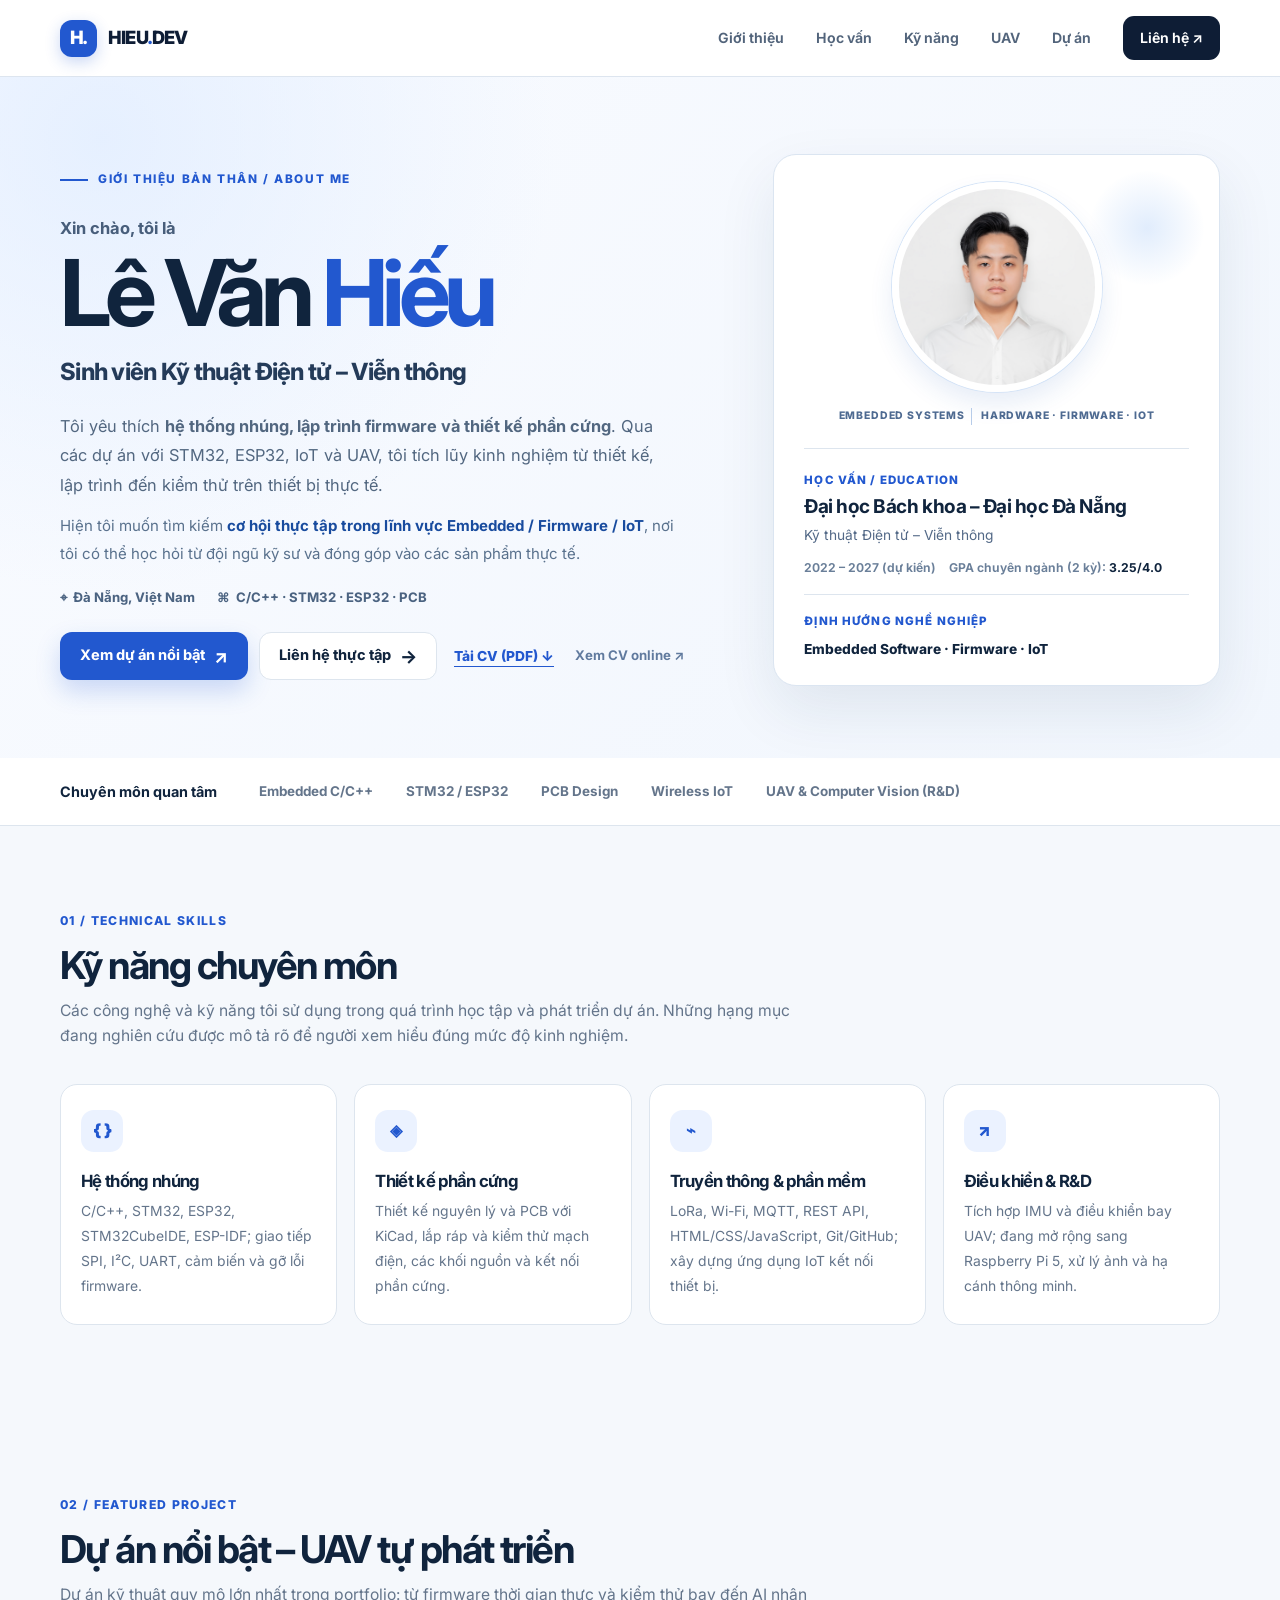
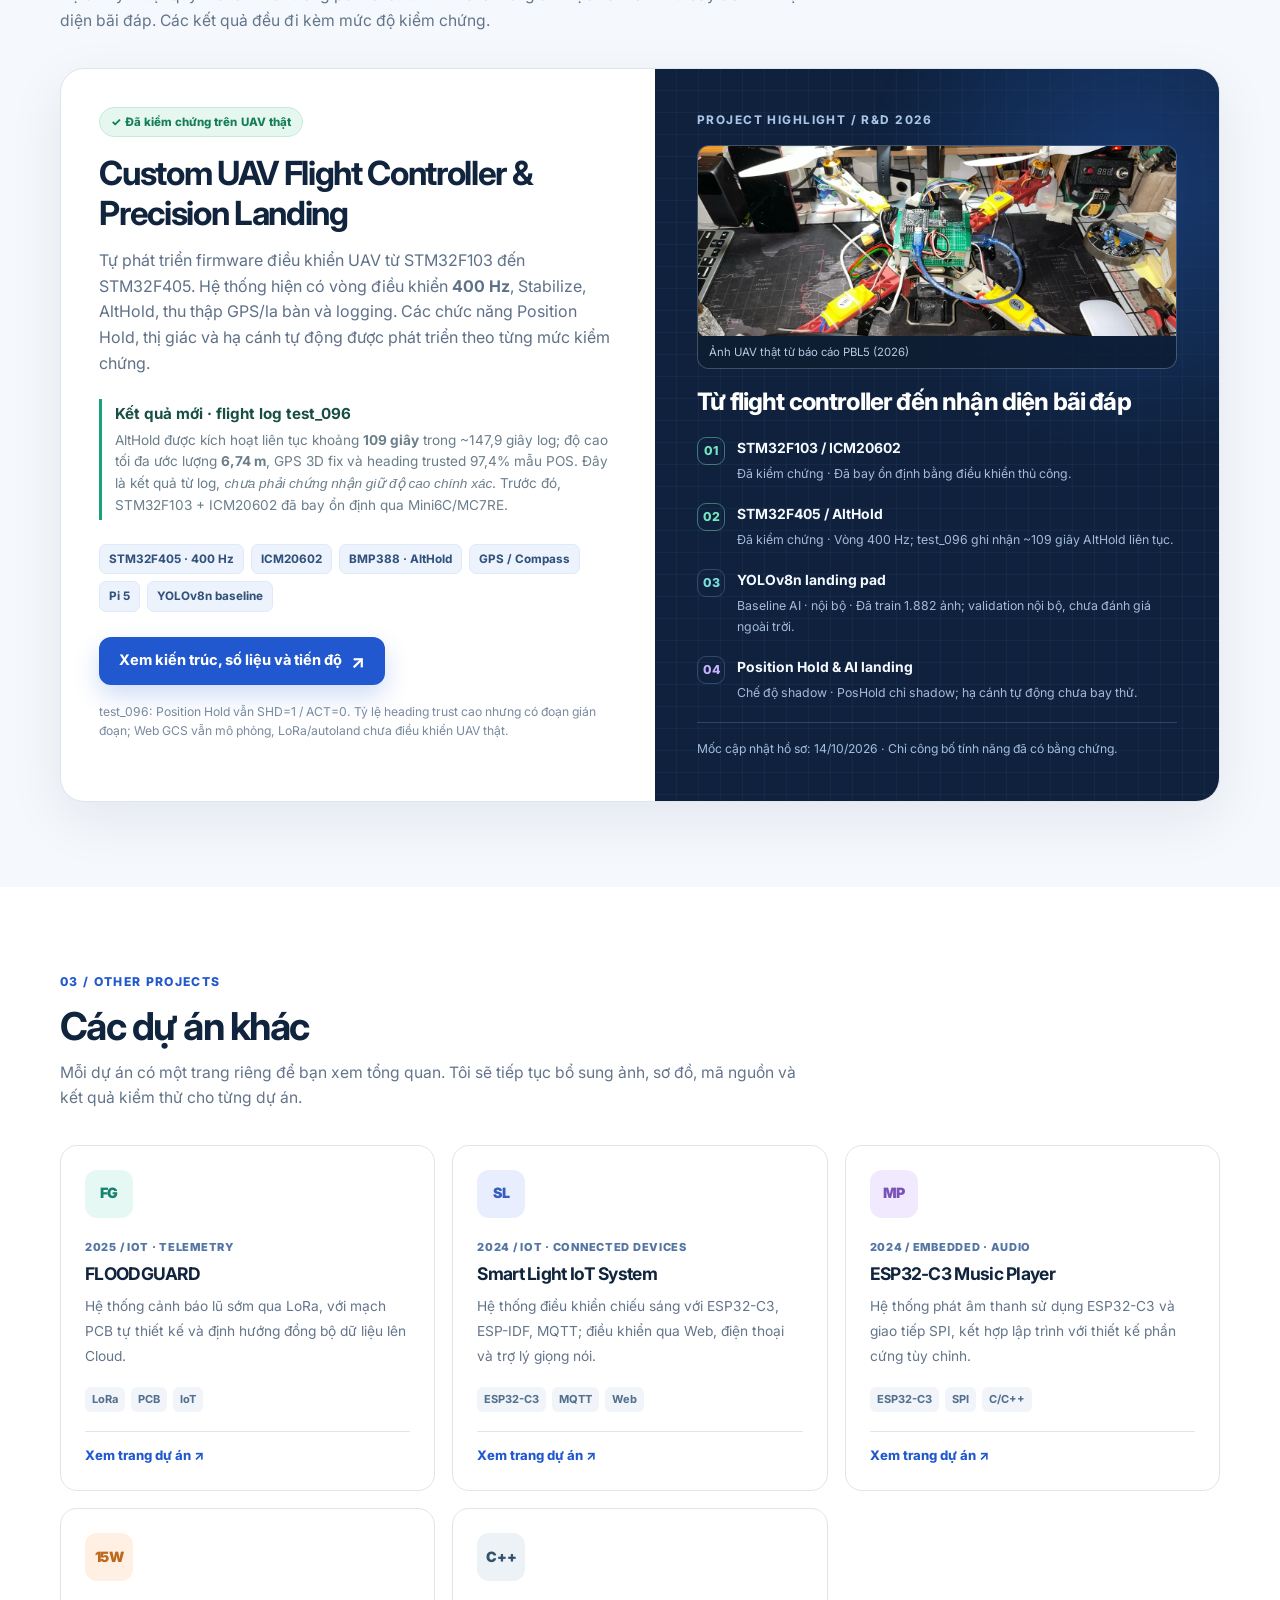
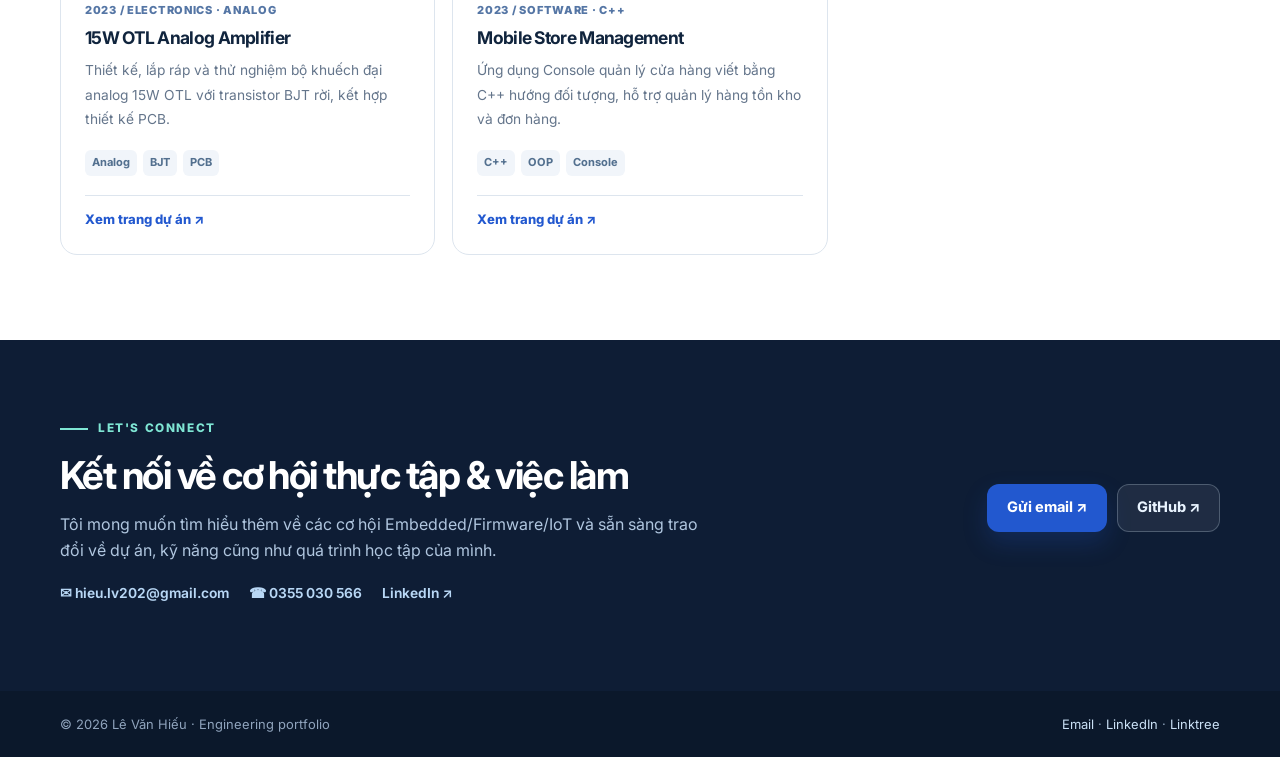
==== commit 06ec5315: "index.html" ====
--- a/index.html
+++ b/index.html
@@ -10,7 +10,7 @@
 <link href="https://fonts.googleapis.com" rel="preconnect"/>
 <link crossorigin="" href="https://fonts.gstatic.com" rel="preconnect"/>
 <link href="https://fonts.googleapis.com/css2?family=Inter:wght@400;500;600;700;800;900&amp;display=swap" rel="stylesheet"/>
-<link href="data/favicon.svg" rel="icon" type="image/svg+xml"/>
+<link rel="icon" type="image/png" href="data/favicon.png">
 <link href="assets/style.css" rel="stylesheet"/>
 <script defer="" src="assets/uav-progress.js"></script>
 <script defer="" src="assets/site.js"></script>
--- a/assets/style.css
+++ b/assets/style.css
@@ -0,0 +1,584 @@
+:root {
+  --ink: #10243d;
+  --ink-soft: #243b59;
+  --muted: #64758b;
+  --blue: #2258cf;
+  --blue-dark: #1946aa;
+  --blue-pale: #edf4ff;
+  --line: #dde5ee;
+  --paper: #ffffff;
+  --canvas: #f5f8fc;
+  --navy: #0e1d35;
+  --teal: #66dfcb;
+  --green: #147d5a;
+  --green-bg: #e5f7ef;
+  --amber: #9f6010;
+  --amber-bg: #fff1d7;
+  --shadow: 0 18px 55px rgba(21, 49, 86, .08);
+  --radius: 20px;
+  --width: 1160px;
+}
+* { box-sizing: border-box; }
+html { scroll-behavior: smooth; scroll-padding-top: 95px; }
+body { margin: 0; background: var(--canvas); color: var(--ink); font-family: Inter, -apple-system, BlinkMacSystemFont, 'Segoe UI', Roboto, Arial, sans-serif; line-height: 1.6; }
+body.menu-open { overflow: hidden; }
+a { color: inherit; text-decoration: none; }
+[hidden] { display: none !important; }
+a:focus-visible, button:focus-visible { outline: 3px solid #82afff; outline-offset: 3px; }
+button { font: inherit; }
+svg { display: block; max-width: 100%; }
+img { max-width: 100%; }
+.wrap { width: min(var(--width), calc(100% - 46px)); margin-inline: auto; }
+.sr-only { position: absolute; width: 1px; height: 1px; padding: 0; margin: -1px; overflow: hidden; clip: rect(0,0,0,0); white-space: nowrap; border: 0; }
+.topbar { position: sticky; top: 0; z-index: 80; background: rgba(255,255,255,.97); border-bottom: 1px solid rgba(217,226,237,.88); backdrop-filter: blur(18px); }
+.nav-inner { display: flex; align-items: center; min-height: 76px; gap: 30px; }
+.brand { display: inline-flex; align-items: center; gap: 11px; font-weight: 850; letter-spacing: -.045em; font-size: 1.14rem; color: var(--navy); white-space: nowrap; }
+.brand-mark { width: 37px; height: 37px; display: grid; place-items: center; background: var(--blue); color: white; border-radius: 12px; font-size: 1.15rem; letter-spacing: -.08em; box-shadow: 0 5px 15px rgba(34,88,207,.24); }
+.brand .brand-dot { color: var(--blue); }
+.primary-nav { display: flex; margin-left: auto; align-items: center; gap: clamp(14px, 2.5vw, 33px); }
+.primary-nav a { font-weight: 650; font-size: .88rem; color: #52647b; transition: color .2s ease; }
+.primary-nav a:hover, .primary-nav a[aria-current="page"] { color: var(--blue); }
+.primary-nav .nav-cta { background: var(--navy); color: #fff; border-radius: 11px; padding: 11px 17px; }
+.primary-nav .nav-cta:hover { color: #fff; background: var(--blue-dark); }
+.menu-button { display: none; margin-left: auto; border: 1px solid var(--line); background: #fff; border-radius: 12px; width: 43px; height: 43px; padding: 10px; cursor: pointer; }
+.menu-button span { display: block; height: 2px; border-radius: 2px; background: var(--ink); margin: 5px 0; }
+.kicker { display: inline-flex; align-items: center; gap: 10px; letter-spacing: .135em; font-size: .74rem; font-weight: 800; color: var(--blue); text-transform: uppercase; }
+.kicker .kicker-line { width: 28px; height: 2px; background: currentColor; }
+h1,h2,h3,h4,p { margin-top: 0; }
+h1,h2,h3,h4 { line-height: 1.2; letter-spacing: -.04em; }
+h1 { font-size: clamp(2.55rem, 4.5vw, 4.3rem); }
+h2 { font-size: clamp(1.8rem, 3vw, 2.45rem); }
+h3 { font-size: 1.22rem; }
+.lead { color: #52657d; font-size: clamp(1rem, 1.45vw, 1.1rem); line-height: 1.88; }
+.muted { color: var(--muted); }
+.eyebrow { text-transform: uppercase; font-size: .76rem; letter-spacing: .11em; font-weight: 800; color: var(--blue); }
+.btn { display: inline-flex; justify-content: center; align-items: center; gap: 9px; min-height: 48px; padding: 10px 19px; font-size: .91rem; border: 1px solid transparent; border-radius: 12px; font-weight: 740; white-space: nowrap; transition: background .2s ease, transform .2s ease, box-shadow .2s ease; cursor: pointer; }
+.btn:hover { transform: translateY(-2px); }
+.btn-primary { background: var(--blue); color: #fff; box-shadow: 0 11px 25px rgba(35,89,212,.21); }
+.btn-primary:hover { background: var(--blue-dark); }
+.btn-light { border-color: var(--line); color: var(--ink); background: #fff; }
+.btn-light:hover { background: #eef4fc; }
+.btn-navy-outline { border-color: rgba(213,230,246,.25); color: #e9f4ff; background: rgba(255,255,255,.07); }
+.btn-navy-outline:hover { background: rgba(255,255,255,.16); }
+.btn-row { display: flex; flex-wrap: wrap; gap: 11px; }
+.arrow { font-size: 1.14rem; line-height: 1; }
+.hero { background: radial-gradient(circle at 11% 17%,rgba(226,239,255,.9),transparent 26%),linear-gradient(175deg,#f9fbff 1%,#f3f7fd 100%); padding: 91px 0 81px; }
+.hero-grid { display: grid; grid-template-columns: minmax(0, 1.05fr) minmax(360px, .95fr); gap: clamp(38px, 5vw, 85px); align-items: center; }
+.hero h1 { max-width: 695px; margin: 18px 0 18px; }
+.hero h1 em { font-style: normal; color: var(--blue); }
+.hero .lead { max-width: 620px; margin-bottom: 26px; }
+.hero-micro { display: flex; flex-wrap: wrap; align-items: center; gap: 12px 17px; margin-top: 30px; font-size: .82rem; font-weight: 700; color: #657890; }
+.hero-micro .separator { width: 5px; height: 5px; background: #a7b8ca; border-radius: 50%; }
+.hero-visual { position: relative; }
+.console { position: relative; border-radius: 23px; background: var(--navy); color: #fff; box-shadow: 0 28px 65px rgba(10,30,60,.2); min-height: 458px; padding: 22px; overflow: hidden; isolation: isolate; }
+.console::before { position: absolute; inset: 0; content: ''; background-image: linear-gradient(rgba(118,161,218,.075) 1px,transparent 1px),linear-gradient(90deg,rgba(118,161,218,.075) 1px,transparent 1px); background-size: 29px 29px; mask-image: linear-gradient(90deg,black,transparent 94%); pointer-events: none; z-index: -1; }
+.console::after { position: absolute; right: -125px; top: -150px; width: 310px; height: 310px; border-radius: 50%; background: #215ec1; filter: blur(120px); opacity: .4; content: ''; pointer-events: none; }
+.console-top { display: flex; align-items: center; justify-content: space-between; gap: 12px; font-size: .71rem; font-weight: 750; letter-spacing: .1em; color: #b1c8e7; }
+.console-top .live { color: #79e4b2; }
+.console-dot { display: inline-block; width: 6px; height: 6px; background: #62db9b; border-radius: 50%; vertical-align: middle; margin-right: 5px; }
+.drone-drawing { position: relative; width: 100%; margin: 7px auto 0; height: 300px; display: grid; place-items: center; }
+.drone-drawing svg { width: min(100%, 365px); filter: drop-shadow(0 11px 34px rgba(33,115,215,.23)); }
+.drone-callout { position: absolute; padding: 9px 12px; border-radius: 10px; background: rgba(9,31,60,.86); border: 1px solid rgba(144,189,242,.19); color: #d9e7f9; font-size: .68rem; font-weight: 750; letter-spacing: .025em; }
+.drone-callout.c1 { top: 44px; left: -1px; }
+.drone-callout.c2 { right: -4px; bottom: 59px; }
+.console-foot { display: flex; gap: 13px; align-items: center; justify-content: space-between; padding: 15px 16px; background: rgba(255,255,255,.07); border: 1px solid rgba(255,255,255,.11); border-radius: 13px; }
+.console-foot strong { display: block; font-size: .94rem; letter-spacing: -.02em; }
+.console-foot small { display: block; color: #a8bfd9; margin-top: 3px; font-size: .76rem; }
+.console-tick { border-radius: 50%; background: rgba(102,223,203,.18); color: var(--teal); display: grid; place-items: center; width: 39px; height: 39px; font-size: 1.1rem; font-weight: 800; flex: none; }
+.console-sticker { position: absolute; bottom: -16px; right: -16px; background: #fff; box-shadow: var(--shadow); border: 1px solid var(--line); border-radius: 14px; padding: 12px 17px; font-size: .74rem; color: var(--muted); font-weight: 700; }
+.console-sticker b { display: block; color: var(--ink); font-size: .84rem; }
+.quick-strip { margin-top: -1px; background: #fff; border-bottom: 1px solid var(--line); }
+.quick-strip .wrap { display: flex; flex-wrap: wrap; align-items: center; justify-content: space-between; gap: 12px 28px; padding-block: 22px; }
+.quick-strip strong { color: var(--ink); font-size: .9rem; }
+.quick-strip span { color: var(--muted); font-weight: 700; font-size: .84rem; }
+.section { padding-block: 85px; }
+.section.white { background: var(--paper); }
+.section-heading { max-width: 750px; margin-bottom: 35px; }
+.section-heading h2 { margin: 12px 0 10px; }
+.section-heading p { margin-bottom: 0; color: var(--muted); font-size: .98rem; }
+.feature { display: grid; grid-template-columns: 1fr .95fr; background: #fff; border: 1px solid var(--line); border-radius: 24px; overflow: hidden; box-shadow: var(--shadow); }
+.feature-info { padding: clamp(26px, 3vw, 43px); }
+.feature-info h3 { font-size: clamp(1.53rem, 2.6vw, 2.2rem); margin: 17px 0 14px; }
+.feature-info p { color: #5f7188; margin-bottom: 20px; }
+.status-pill { display: inline-flex; gap: 6px; align-items: center; border: 1px solid transparent; font-weight: 780; border-radius: 100px; padding: 5px 11px; font-size: .72rem; letter-spacing: .005em; white-space: nowrap; }
+.status-pill.complete { color: var(--green); background: var(--green-bg); border-color: #c4eadc; }
+.status-pill.progress { color: #2358bd; background: #e6f0ff; border-color: #d2e4ff; }
+.status-pill.planned { color: var(--amber); background: var(--amber-bg); border-color: #f5deaf; }
+.feature-result { border-left: 3px solid #19a17c; padding: 3px 0 3px 13px; margin: 23px 0 24px; }
+.feature-result strong { font-size: .95rem; display: block; color: #184f43; }
+.feature-result span { display: block; color: #6b7e8b; margin-top: 3px; font-size: .85rem; }
+.chips { display: flex; gap: 7px; flex-wrap: wrap; margin: 18px 0 25px; }
+.chips span { font-size: .73rem; font-weight: 730; color: #32527c; background: #edf3fc; border: 1px solid #e0e9f7; border-radius: 7px; padding: 5px 9px; }
+.feature-side { background: #0f213c; color: #fff; padding: clamp(25px,3.3vw,44px); display: flex; flex-direction: column; justify-content: space-between; position: relative; overflow: hidden; }
+.feature-side::before { content: ''; position: absolute; inset: 0; pointer-events: none; opacity: .45; background: radial-gradient(circle at 85% 16%,#245ab4,transparent 35%),linear-gradient(transparent 93%,rgba(131,186,243,.12) 94%),linear-gradient(90deg,transparent 93%,rgba(131,186,243,.12) 94%); background-size: auto,22px 22px,22px 22px; }
+.feature-side > * { position: relative; }
+.feature-side .side-heading { color: #a9c4e6; font-size: .74rem; font-weight: 750; letter-spacing: .12em; text-transform: uppercase; }
+.feature-side .side-title { font-size: 1.5rem; font-weight: 760; letter-spacing: -.035em; line-height: 1.28; margin: 9px 0 19px; }
+.track-step { display: flex; align-items: flex-start; gap: 12px; margin: 18px 0; }
+.track-number.complete { color: #75e5c0; border-color: rgba(117,229,192,.44); }
+.track-number.progress { color: #b7d8f8; }
+.track-number.planned { color: #f4d092; }
+.track-number { display: grid; place-items: center; flex: none; width: 28px; height: 28px; border-radius: 9px; border: 1px solid rgba(152,198,244,.24); color: #b7d8f8; font-size: .77rem; font-weight: 800; }
+.track-step b { display: block; font-size: .87rem; color: #f5faff; }
+.track-step small { display: block; font-size: .77rem; color: #a3bbd7; margin-top: 5px; line-height: 1.7; }
+.feature-caption { border-top: 1px solid rgba(172,207,247,.2); padding-top: 16px; font-size: .76rem; color: #a2bddf; }
+.card-grid { display: grid; grid-template-columns: repeat(3, minmax(0,1fr)); gap: 17px; }
+.card-small { background: #fff; border: 1px solid var(--line); border-radius: 17px; padding: 25px; min-height: 208px; transition: box-shadow .22s, transform .22s; }
+.card-small:hover { box-shadow: var(--shadow); transform: translateY(-3px); }
+.card-small .card-year { display: block; font-size: .74rem; letter-spacing: .08em; color: var(--blue); font-weight: 850; margin-bottom: 13px; }
+.card-small h3 { font-size: 1.07rem; margin: 0 0 10px; }
+.card-small p { font-size: .85rem; color: var(--muted); line-height: 1.8; margin: 0; }
+.card-small .chipline { margin-top: 16px; font-size: .74rem; font-weight: 800; color: #547299; }
+.skills-grid { display: grid; grid-template-columns: repeat(3,minmax(0,1fr)); gap: 17px; }
+.skill-block { background: #fff; border: 1px solid var(--line); border-radius: 17px; padding: 25px; }
+.skill-icon { width: 42px; height: 42px; display: grid; place-items: center; background: #ebf2ff; color: var(--blue); border-radius: 13px; font-weight: 900; font-size: 1.03rem; margin-bottom: 19px; }
+.skill-block h3 { font-size: 1.1rem; margin-bottom: 8px; }
+.skill-block p { font-size: .87rem; color: var(--muted); margin: 0; line-height: 1.8; }
+.about-grid { display: grid; grid-template-columns: 1.15fr .85fr; gap: 38px; align-items: start; }
+.about-grid .lead { font-size: 1.04rem; }
+.info-panel { background: #f4f7fc; border: 1px solid var(--line); border-radius: 17px; padding: 25px; }
+.info-panel .info-label { text-transform: uppercase; color: var(--blue); font-weight: 830; letter-spacing: .12em; font-size: .72rem; }
+.info-panel b { display: block; font-size: 1rem; margin: 12px 0 7px; }
+.info-panel p { color: var(--muted); font-size: .86rem; margin-bottom: 13px; }
+.info-panel hr { border: none; border-top: 1px solid var(--line); margin: 20px 0; }
+.contact-section { padding: 72px 0 87px; background: var(--navy); color: #fff; }
+.contact-grid { display: grid; grid-template-columns: 1fr auto; gap: 32px; align-items: center; }
+.contact-section .kicker { color: #7fe6d4; }
+.contact-section h2 { font-size: clamp(1.8rem,3vw,2.4rem); margin: 14px 0; }
+.contact-section p { color: #b0c6df; max-width: 650px; margin-bottom: 0; }
+.contact-actions { display: flex; gap: 10px; flex-wrap: wrap; justify-content: flex-end; }
+.contact-section .btn-light { color: var(--navy); }
+.footer { padding: 23px 0; background: #0b182b; color: #90a4bd; font-size: .81rem; }
+.footer .wrap { display: flex; justify-content: space-between; align-items: center; flex-wrap: wrap; gap: 10px; }
+.footer a { color: #cae0f5; }
+/* Independent UAV case-study page */
+.case-hero { background: linear-gradient(135deg,#102542,#0c192e 78%); color: #fff; padding: 58px 0 73px; overflow: hidden; }
+.breadcrumb { display: inline-flex; align-items: center; gap: 9px; font-size: .8rem; color: #b0c3de; margin-bottom: 35px; }
+.breadcrumb a:hover { color: #fff; text-decoration: underline; }
+.case-grid { display: grid; grid-template-columns: minmax(0,1fr) minmax(330px,.85fr); align-items: center; gap: clamp(34px,4.5vw,65px); }
+.case-hero .kicker { color: #76e1d0; }
+.case-hero h1 { font-size: clamp(2.25rem,4vw,3.75rem); max-width: 730px; margin: 19px 0 20px; }
+.case-hero .lead { color: #b8cbe3; max-width: 680px; }
+.case-hero .btn-row { margin-top: 27px; }
+.case-visual { border: 1px solid rgba(169,199,240,.22); border-radius: 23px; background: rgba(255,255,255,.035); padding: 24px; box-shadow: 0 25px 60px rgba(0,0,0,.17); }
+.case-visual .drone-drawing { height: 260px; }
+.case-stats { display: grid; grid-template-columns: 1fr 1fr; gap: 9px; }
+.case-stat { border: 1px solid rgba(169,199,240,.19); background: rgba(255,255,255,.055); border-radius: 12px; padding: 13px; }
+.case-stat b { display: block; font-size: .91rem; color: #e9f4ff; }
+.case-stat span { display: block; font-size: .73rem; color: #a8c3e1; line-height: 1.6; margin-top: 4px; }
+.case-summary { padding-block: 27px; background: #fff; border-bottom: 1px solid var(--line); }
+.case-summary-inner { display: grid; grid-template-columns: repeat(3,1fr); gap: 20px; }
+.case-summary-item { padding: 5px 20px; border-right: 1px solid var(--line); }
+.case-summary-item:first-child { padding-left: 0; }
+.case-summary-item:last-child { border-right: none; }
+.case-summary-item b { display: block; font-size: .91rem; }
+.case-summary-item small { display: block; margin-top: 6px; color: var(--muted); line-height: 1.5; }
+.inpage-nav { position: sticky; z-index: 25; top: 76px; background: rgba(247,250,254,.97); border-bottom: 1px solid var(--line); }
+.inpage-links { display: flex; gap: 30px; overflow-x: auto; padding-block: 13px; scrollbar-width: thin; white-space: nowrap; }
+.inpage-links a { font-weight: 750; color: #536983; font-size: .78rem; }
+.inpage-links a:hover { color: var(--blue); }
+.explain-grid { display: grid; grid-template-columns: 1fr 1fr; gap: 18px; }
+.explain-card { background: #fff; border: 1px solid var(--line); padding: 30px; border-radius: 18px; }
+.explain-card h3 { font-size: 1.32rem; }
+.explain-card p { color: var(--muted); font-size: .94rem; line-height: 1.85; margin-bottom: 13px; }
+.explain-card ul, .phase-card ul { padding-left: 21px; color: #52657d; line-height: 1.85; font-size: .91rem; }
+.explain-card li, .phase-card li { margin: 7px 0; }
+.arch-board { background: #fff; border: 1px solid var(--line); border-radius: 20px; padding: clamp(25px,4vw,44px); box-shadow: 0 13px 35px rgba(20,45,78,.05); }
+.arch-parts { display: grid; grid-template-columns: repeat(4,minmax(0,1fr)); gap: 13px; align-items: stretch; margin-top: 24px; }
+.arch-part { position: relative; min-height: 141px; padding: 23px 16px; border-radius: 13px; border: 1px solid #dce7f3; background: #f4f8fe; text-align: center; }
+.arch-part:not(:last-child)::after { position: absolute; content: '\2192'; right: -16px; top: 45%; font-size: 1.38rem; color: #6795dd; z-index: 2; font-weight: 800; }
+.arch-ico { margin: auto auto 13px; width: 36px; height: 36px; border-radius: 11px; background: #e0ecfe; color: var(--blue); display: grid; place-items: center; font-size: 1.1rem; font-weight: 880; }
+.arch-part b { display: block; font-size: .88rem; }
+.arch-part small { display: block; font-size: .74rem; color: var(--muted); line-height: 1.55; margin-top: 7px; }
+.arch-bottom { display: grid; grid-template-columns: minmax(0, 1fr) minmax(0, 1fr); gap: 16px; margin-top: 21px; }
+.arch-bottom .link-box { display: flex; align-items: start; gap: 11px; border: 1px solid var(--line); border-radius: 11px; padding: 18px; }
+.link-box b { display: block; font-size: .89rem; }
+.link-box span { color: var(--muted); display: block; font-size: .81rem; margin-top: 4px; }
+.link-box .symbol { color: var(--blue); font-size: 1.3rem; }
+.arch-note { color: #77899c; font-size: .8rem; line-height: 1.7; margin: 19px 0 0; }
+.phase-grid { display: grid; grid-template-columns: repeat(2,minmax(0,1fr)); gap: 18px; }
+.phase-card { background: #fff; border: 1px solid var(--line); border-radius: 18px; padding: 28px; }
+.phase-card .phase-head { display: flex; justify-content: space-between; align-items: center; flex-wrap: wrap; gap: 9px; }
+.phase-card .phase-id { color: #7890ac; font-size: .75rem; font-weight: 800; letter-spacing: .08em; }
+.phase-card h3 { font-size: 1.17rem; margin: 18px 0 9px; }
+.phase-card p { color: var(--muted); font-size: .89rem; margin: 0; }
+.phase-card ul { margin-bottom: 0; }
+.phase-card.complete { border-top: 4px solid #26a67f; }
+.phase-card.progress { border-top: 4px solid #4f87e6; }
+.phase-card.planned { border-top: 4px solid #ecb85f; }
+.evidence-box { display: grid; grid-template-columns: 1fr 1fr; gap: 20px; align-items: stretch; }
+.evidence-box.has-media { grid-template-columns: 1fr; }
+.evidence-proven { padding: 30px; border-radius: 19px; background: #10243f; color: #fff; }
+.evidence-proven h3 { font-size: 1.33rem; }
+.evidence-proven p, .evidence-proven li { color: #c2d5ec; font-size: .9rem; }
+.evidence-proven ul { padding-left: 21px; }
+.evidence-proven li { margin: 10px 0; }
+.evidence-placeholder { border: 1px dashed #b8cae0; border-radius: 19px; background: #f9fbfe; padding: 27px; display: flex; flex-direction: column; justify-content: center; gap: 13px; }
+.evidence-placeholder .placeholder-mark { width: 48px; height: 48px; border-radius: 14px; background: #e5efff; color: var(--blue); display: grid; place-items: center; font-size: 1.4rem; }
+.evidence-placeholder b { font-size: 1rem; }
+.evidence-placeholder p { font-size: .86rem; color: var(--muted); margin: 0; }
+.media-grid { display: grid; grid-template-columns: repeat(2,minmax(0,1fr)); gap: 18px; margin-top: 22px; }
+.media-item { border-radius: 15px; background: #fff; border: 1px solid var(--line); overflow: hidden; }
+.media-item img, .media-item video { width: 100%; aspect-ratio: 16 / 10; object-fit: cover; display: block; background: #10243f; }
+.media-item .media-desc { padding: 14px 17px; }
+.media-item .media-desc b { display: block; font-size: .92rem; }
+.media-item .media-desc small { display: block; font-size: .79rem; color: var(--muted); margin-top: 4px; }
+.log-grid { display: grid; grid-template-columns: .72fr 1.28fr; gap: 34px; align-items: start; }
+.log-aside { background: #eaf2ff; border: 1px solid #d4e4fa; border-radius: 17px; padding: 27px; }
+.log-aside strong { font-size: 1rem; }
+.log-aside p { color: #526984; font-size: .87rem; margin: 10px 0 17px; }
+.log-aside code { font-size: .79rem; color: #194da4; background: #fff; border-radius: 6px; padding: 4px 6px; }
+.log-list { display: grid; gap: 14px; }
+.log-item { position: relative; border: 1px solid var(--line); border-radius: 16px; background: #fff; padding: 22px 24px; }
+.log-item time { display: inline-block; font-size: .76rem; font-weight: 800; color: var(--blue); margin-bottom: 8px; }
+.log-item h3 { font-size: 1.02rem; margin-bottom: 9px; }
+.log-item p { color: var(--muted); font-size: .86rem; line-height: 1.75; margin: 0; }
+.log-item .status-pill { margin-top: 13px; }
+.case-cta { padding: 67px 0; background: var(--navy); color: #fff; }
+.case-cta .wrap { display: grid; grid-template-columns: 1fr auto; gap: 25px; align-items: center; }
+.case-cta h2 { margin: 0 0 12px; }
+.case-cta p { color: #abc4de; margin: 0; }
+/* Guard small devices, keyboard access and reduced motion. */
+@media (max-width: 1000px) {
+  .hero-grid,.case-grid { grid-template-columns: 1fr 1fr; gap: 27px; }
+  .console { min-height: 425px; }
+  .feature { grid-template-columns: 1.1fr .9fr; }
+  .card-grid, .skills-grid { grid-template-columns: repeat(2,minmax(0,1fr)); }
+}
+@media (max-width: 900px) {
+  html { scroll-padding-top: 78px; }
+  .wrap { width: min(var(--width), calc(100% - 34px)); }
+  .nav-inner { min-height: 69px; }
+  .menu-button { display: block; }
+  .primary-nav { display: none; position: absolute; top: 69px; left: 0; right: 0; background: #fff; padding: 18px 20px 24px; box-shadow: 0 30px 35px rgba(14,33,63,.17); border-bottom: 1px solid var(--line); flex-direction: column; align-items: stretch; gap: 0; }
+  .primary-nav.open { display: flex; }
+  .primary-nav a { padding: 11px 8px; font-size: .96rem; }
+  .primary-nav a.nav-cta { margin-top: 7px; text-align: center; padding: 13px; }
+  .hero { padding: 65px 0 63px; }
+  .hero-grid,.case-grid,.feature,.about-grid,.explain-grid,.evidence-box,.log-grid { grid-template-columns: 1fr; }
+  .hero-visual { max-width: 520px; }
+  .console { min-height: 440px; }
+  .console-sticker { right: 9px; }
+  .section { padding-block: 64px; }
+  .feature-info, .feature-side { padding: 27px; }
+  .quick-strip .wrap { justify-content: flex-start; }
+  .case-hero { padding: 38px 0 55px; }
+  .breadcrumb { margin-bottom: 28px; }
+  .case-visual { max-width: 560px; }
+  .inpage-nav { top: 69px; }
+  .contact-grid,.case-cta .wrap { grid-template-columns: 1fr; }
+  .contact-actions { justify-content: flex-start; }
+  .arch-parts { grid-template-columns: repeat(2,minmax(0,1fr)); }
+  .arch-part:nth-child(2)::after { display: none; }
+}
+@media (max-width: 500px) {
+  .hero h1 { font-size: 2.65rem; }
+  .hero-micro .separator { display: none; }
+  .card-grid,.skills-grid,.phase-grid,.case-summary-inner,.arch-bottom,.media-grid { grid-template-columns: 1fr; }
+  .card-small { min-height: 0; }
+  .case-summary-item,.case-summary-item:first-child { border-right: none; border-bottom: 1px solid var(--line); padding: 8px 0 15px; }
+  .case-summary-item:last-child { border-bottom: none; }
+  .arch-part { padding: 15px 10px; min-height: 155px; }
+  .arch-part:not(:last-child)::after { display: none; }
+  .console { min-height: 402px; padding: 17px; }
+  .drone-drawing { height: 270px; }
+  .drone-callout.c1 { top: 20px; }
+  .drone-callout.c2 { bottom: 35px; }
+  .btn-row { flex-wrap: wrap; }
+  .btn { white-space: normal; text-align: center; }
+  .feature-info,.feature-side { padding: 22px; }
+  .footer .wrap { align-items: flex-start; flex-direction: column; }
+}
+@media (prefers-reduced-motion: reduce) {
+  *, *::before, *::after { scroll-behavior: auto !important; transition: none !important; animation: none !important; }
+}
+
+
+/* v3: CV-first landing page, remaining compatible with the UAV case-study. */
+.cv-hero { padding: 77px 0 73px; background: radial-gradient(circle at 8% 9%,rgba(225,237,255,.8),transparent 34%),linear-gradient(130deg,#f9fbff 0%,#f1f6fd 100%); }
+.cv-hero-grid { display: grid; grid-template-columns: minmax(0,1.18fr) minmax(330px,.82fr); gap: clamp(36px,5.5vw,85px); align-items: center; }
+.cv-hero-copy { padding-top: 3px; }
+.hero-greeting { margin: 26px 0 0; color: #485e7b; font-weight: 720; font-size: 1.03rem; }
+.cv-name { font-size: clamp(3.6rem,7.2vw,6.2rem); margin: 1px 0 5px !important; letter-spacing: -.068em; line-height: 1.09; }
+.cv-name em { color: var(--blue); font-style: normal; }
+.cv-headline { font-weight: 760; font-size: clamp(1.14rem,2.2vw,1.48rem); margin: 10px 0 21px; color: var(--ink-soft); letter-spacing: -.03em; }
+.cv-hero-copy .lead { line-height: 1.8; margin: 0 0 12px; color: #526780; font-size: 1.025rem; }
+.cv-intro-second { color: #59718d; font-size: .94rem; line-height: 1.85; max-width: 630px; }
+.cv-intro-second strong { color: #184b9e; }
+.cv-facts { display: flex; flex-wrap: wrap; column-gap: 22px; row-gap: 8px; margin: 19px 0 24px; color: #4b6381; font-size: .82rem; font-weight: 730; }
+.cv-actions { align-items: center; }
+.cv-download { display: inline-flex; align-items: center; justify-content: center; min-height: 48px; font-size: .86rem; font-weight: 800; padding: 9px 6px; color: var(--blue); text-decoration: underline; text-underline-offset: 5px; }
+.cv-download:hover { color: var(--blue-dark); }
+.cv-personal-card { background: #fff; border: 1px solid #dbe5f1; border-radius: 23px; box-shadow: 0 24px 60px rgba(20,50,93,.09); padding: 27px 30px 25px; position: relative; }
+.cv-personal-card::after { content: ''; position: absolute; z-index: 0; border-radius: 50%; width: 114px; height: 114px; top: 16px; right: 15px; background: radial-gradient(circle, rgba(188,214,249,.45),transparent 72%); pointer-events: none; }
+.cv-portrait-frame { text-align: center; border-bottom: 1px solid var(--line); padding-bottom: 23px; position: relative; z-index: 1; }
+.cv-portrait-frame img { width: min(210px,100%); height: 210px; aspect-ratio: 1; border-radius: 50%; border: 7px solid #fff; box-shadow: 0 0 0 1px #d5e4f7, 0 12px 24px rgba(33,88,181,.11); object-fit: cover; margin: 0 auto; display: block; }
+.portrait-text { display: flex; flex-wrap: wrap; gap: 6px; align-items: center; justify-content: center; margin: 16px 0 0; color: #4e6a91; font-size: .65rem; font-weight: 800; letter-spacing: .08em; }
+.portrait-text span+span { border-left: 1px solid #b7cce9; padding-left: 9px; }
+.cv-profile-body { padding: 22px 0 0; }
+.cv-profile-label { text-transform: uppercase; color: var(--blue); font-weight: 820; letter-spacing: .1em; font-size: .72rem; }
+.cv-profile-body h2 { font-size: 1.19rem; margin: 7px 0 5px; letter-spacing: -.025em; }
+.cv-profile-body p { color: #536987; font-size: .86rem; margin-bottom: 12px; }
+.cv-profile-meta { display: flex; flex-wrap: wrap; gap: 7px 13px; font-size: .76rem; font-weight: 660; color: #6a7f99; }
+.cv-profile-meta strong { color: var(--ink); }
+.cv-profile-divider { border-top: 1px solid var(--line); margin: 17px 0; }
+.cv-profile-body p.cv-career { font-weight: 770; color: var(--ink); margin: 7px 0 0; }
+.cv-strip .wrap { justify-content: flex-start; gap: 13px 33px; }
+.cv-strip strong { color: #10243d; margin-right: 9px; }
+.cv-skills { grid-template-columns: repeat(4,minmax(0,1fr)); }
+.cv-skills .skill-block { padding: 25px 20px; }
+.cv-skills .skill-block h3 { font-size: 1.05rem; }
+.cv-project-grid { grid-template-columns: repeat(3,minmax(0,1fr)); }
+.project-tile { min-width: 0; }
+.project-tile-link { display: flex; flex-direction: column; height: 100%; background: #fff; border: 1px solid var(--line); border-radius: 17px; padding: 24px; min-height: 298px; transition: transform .22s,box-shadow .22s,border-color .22s; }
+.project-tile-link:hover,.project-tile-link:focus-visible { border-color: #a7c3ee; box-shadow: var(--shadow); transform: translateY(-4px); }
+.project-tile-icon { display: grid; place-items: center; width: 48px; height: 48px; border-radius: 12px; font-size: .89rem; font-weight: 900; margin-bottom: 21px; letter-spacing: -.03em; }
+.project-tile-icon.aqua { background: #e6f8f4; color: #16826f; }
+.project-tile-icon.indigo { background: #e9eeff; color: #365cbd; }
+.project-tile-icon.violet { background: #f1eaff; color: #7953b9; }
+.project-tile-icon.orange { background: #fff0e3; color: #bd6a21; }
+.project-tile-icon.slate { background: #edf2f6; color: #34526d; }
+.project-tile .card-year { display: block; font-size: .69rem; letter-spacing: .065em; color: #5576a5; font-weight: 850; margin-bottom: 8px; }
+.project-tile h3 { font-size: 1.09rem; margin: 0 0 9px; }
+.project-tile p { font-size: .86rem; line-height: 1.8; color: var(--muted); margin: 0 0 18px; }
+.project-taglist { display: flex; flex-wrap: wrap; gap: 6px; margin-top: auto; padding-bottom: 19px; }
+.project-taglist span { border-radius: 6px; font-size: .69rem; font-weight: 730; background: #f1f5fa; color: #53708f; padding: 4px 7px; }
+.project-tile-action { display: block; border-top: 1px solid var(--line); padding-top: 13px; color: var(--blue); font-weight: 770; font-size: .82rem; }
+/* Future independent project pages. */
+.simple-hero { background: linear-gradient(140deg,#f6faff,#eaf2fe); padding: 48px 0 78px; }
+.light-breadcrumb { color: #6c7f97; margin-bottom: 36px; }
+.light-breadcrumb a:hover { color: var(--blue); }
+.simple-hero-layout { display: grid; grid-template-columns: minmax(0,1.18fr) minmax(300px,.82fr); gap: clamp(35px,5vw,76px); align-items: center; }
+.simple-hero h1 { margin: 12px 0; font-size: clamp(2.5rem,4.5vw,4.2rem); }
+.simple-hero .lead { max-width: 690px; }
+.simple-role { font-size: 1.04rem; font-weight: 750; color: #35547d; }
+.simple-side { padding: 32px; background: #fff; border: 1px solid var(--line); border-radius: 20px; box-shadow: var(--shadow); }
+.simple-side .large { width: 79px; height: 79px; border-radius: 19px; font-size: 1.22rem; }
+.simple-side-label { display: block; font-weight: 850; color: var(--blue); font-size: .72rem; letter-spacing: .11em; text-transform: uppercase; margin-bottom: 10px; }
+.simple-side h2 { font-size: 1.33rem; }
+.simple-side p { color: var(--muted); font-size: .9rem; margin: 0; }
+.simple-content-grid { display: grid; grid-template-columns: 1fr 1fr; gap: 18px; }
+.simple-panel { border: 1px solid var(--line); background: #fff; padding: 31px; border-radius: 17px; }
+.simple-panel h2 { margin: 10px 0 14px; font-size: 1.5rem; }
+.simple-panel p,.simple-panel li { color: #5b6e86; font-size: .95rem; line-height: 1.85; }
+.simple-panel ul { padding-left: 20px; margin: 0; }
+.simple-placeholder { display: flex; gap: 20px; align-items: center; background: #fff; border: 1px dashed #aabedb; border-radius: 16px; padding: 24px; }
+.simple-placeholder-symbol { display: grid; place-items: center; flex: 0 0 52px; height: 52px; background: #edf4ff; color: #2861cb; border-radius: 12px; font-size: 1.55rem; }
+.simple-placeholder p { color: var(--muted); font-size: .87rem; margin: 5px 0 0; }
+@media (max-width: 1050px) { .cv-hero-grid { gap: 34px; } .cv-skills { grid-template-columns: repeat(2,minmax(0,1fr)); } }
+@media (max-width: 900px) { .cv-hero { padding: 54px 0 60px; } .cv-hero-grid, .simple-hero-layout, .simple-content-grid { grid-template-columns: 1fr; } .cv-personal-card { max-width: 520px; } .cv-name { font-size: clamp(3.5rem,9vw,5.1rem); } .simple-hero { padding: 37px 0 56px; } }
+@media (max-width: 610px) { .cv-project-grid { grid-template-columns: 1fr; } .cv-portrait-frame img { width: 195px; height: 195px; } .cv-personal-card { padding: 22px; } .cv-name { font-size: clamp(3rem,12vw,4.2rem); } .cv-skills { grid-template-columns: 1fr; } .cv-download { padding-left: 4px; } .simple-placeholder { align-items: flex-start; } }
+
+
+/* CV page for viewing and browser Print / Save as PDF. */
+.cv-paper-wrapper { padding: 28px 0 65px; background: #edf2f8; }
+.cv-print-toolbar { display: flex; justify-content: space-between; align-items: center; padding-bottom: 24px; gap: 13px; }
+.cv-print-toolbar a { color: #3f5a7d; font-size: .9rem; font-weight: 750; }
+.cv-paper { max-width: 920px; margin: auto; padding: 47px 55px 43px; background: #fff; border: 1px solid var(--line); border-radius: 12px; box-shadow: var(--shadow); }
+.cv-paper-head { display: flex; justify-content: space-between; align-items: start; gap: 27px; padding-bottom: 28px; border-bottom: 3px solid #2258cf; }
+.cv-paper-head h1 { margin: 8px 0 3px; font-size: clamp(2.2rem,4vw,3rem); }
+.cv-paper-head h1 span { color: var(--blue); }
+.cv-paper-head p { color: #536d8a; font-size: 1rem; margin-bottom: 0; font-weight: 650; }
+.cv-paper-contact { display: flex; flex-direction: column; align-items: flex-end; gap: 7px; font-size: .78rem; color: #61768f; padding-top: 8px; }
+.cv-paper-contact a { color: #2455ad; }
+.cv-paper-section { margin-top: 23px; }
+.cv-paper-section h2 { font-size: 1.13rem; color: #153d7e; text-transform: uppercase; letter-spacing: .055em; padding-bottom: 8px; margin-bottom: 14px; border-bottom: 1px solid #d9e3f0; }
+.cv-paper-section p,.cv-paper-section li { font-size: .85rem; color: #52657d; line-height: 1.7; margin-bottom: 7px; }
+.cv-paper-entry { display: flex; justify-content: space-between; gap: 18px; margin-bottom: 13px; }
+.cv-paper-entry > span { white-space: nowrap; color: #7489a4; font-size: .76rem; font-weight: 750; padding-top: 3px; }
+.cv-paper-entry h3 { font-size: .95rem; margin: 0 0 4px; }
+.cv-paper-entry h3 a { font-size: .72rem; color: #235dd4; font-weight: 700; margin-left: 7px; }
+.cv-paper-entry p:last-child { margin-bottom: 0; }
+.cv-paper-cols { display: grid; grid-template-columns: repeat(2,minmax(0,1fr)); gap: 22px; }
+.cv-paper-foot { font-size: .74rem; line-height: 1.6; color: #78889c; border-top: 1px solid var(--line); padding-top: 13px; margin-top: 26px; }
+@media(max-width:900px) { .cv-paper { padding: 28px 22px; } .cv-paper-head { flex-direction: column; gap: 8px; } .cv-paper-contact { align-items: flex-start; } .cv-paper-cols { grid-template-columns: 1fr; gap: 0; } }
+@media print { @page { size:A4; margin: 12mm 13mm; } body.cv-page { background:#fff; color:#12243f; -webkit-print-color-adjust:exact; print-color-adjust:exact; } .cv-page .topbar,.cv-page .cv-print-toolbar,.cv-page .cv-screen-footer { display:none!important; } .cv-page .cv-paper-wrapper { padding:0; background:#fff; } .cv-page .cv-paper { border:0; box-shadow:none; padding:0; max-width:none; border-radius:0; } .cv-page .cv-paper-section { break-inside:avoid; page-break-inside:avoid; margin-top:16px; } .cv-page .cv-paper-section h2 { font-size:11pt; margin-bottom:9px; padding-bottom:5px; } .cv-page .cv-paper-section p { font-size:8.5pt; line-height:1.45; } .cv-page .cv-paper-head h1 { font-size:24pt; } .cv-page .cv-paper-entry { margin-bottom:8px; } .cv-page .cv-paper-foot { display:none; } }
+
+.contact-direct { display:flex; flex-wrap:wrap; gap:8px 20px; margin-top:18px; font-size:.86rem; color:#b8d7f5; font-weight:640; }
+.contact-direct a:hover { color:#fff; text-decoration:underline; }
+
+/* v4: UAV project case study sourced from the PBL5 progress report. */
+.case-hero-v4 { padding-bottom: 64px; }
+.case-hero-v4 h1 { font-size: clamp(2.1rem, 3.55vw, 3.45rem); max-width: 740px; }
+.case-hero-v4 h1 em { font-style: normal; color:#89d9dc; }
+.case-hero-v4 .case-grid { grid-template-columns: minmax(0,1fr) minmax(340px,.9fr); }
+.case-hero-v4 .lead { color:#c6d7e9; }
+.case-photo-frame { border-radius: 19px; border: 1px solid rgba(255,255,255,.16); overflow: hidden; position: relative; margin: 0; background: #172b46; box-shadow: 0 24px 45px rgba(0,0,0,.2); }
+.case-photo-frame > img { aspect-ratio: 4/3; width: 100%; display: block; object-fit: cover; }
+.case-photo-frame figcaption { display: flex; align-items: center; justify-content: space-between; gap: 12px; background:rgba(10,23,42,.97); font-size:.72rem; color:#a8bdd8; padding: 13px 17px; }
+.case-photo-frame .photo-corner { color:#80e0cc; text-transform:uppercase; font-weight:800; letter-spacing:.05em; }
+.case-inline-status { display:flex; gap: 10px; flex-wrap:wrap; margin: 0 0 21px; }
+.dark-signal { display: inline-flex; align-items:center; gap:7px; color:#bbf5de; border:1px solid rgba(118,218,188,.22); background:rgba(89,216,173,.09); font-weight:700; padding:7px 10px; border-radius:9px; font-size:.77rem; }
+.dark-signal i { background:#50cf9a; width:7px;height:7px;border-radius:100%;display:inline-block; }
+.dark-signal.subdued { color:#c5cfe0; border-color:rgba(213,231,253,.14); background:rgba(255,255,255,.04); }
+.achievement-strip { background:white; border-bottom:1px solid var(--line); }
+.achievement-grid { display:grid; grid-template-columns:repeat(4,minmax(0,1fr)); padding:25px 0; }
+.achievement-grid > div { padding:8px 19px 8px 23px; border-right:1px solid var(--line); }
+.achievement-grid > div:first-child { padding-left:0; }
+.achievement-grid > div:last-child { border:0; }
+.achievement-grid strong { font-size:clamp(1.45rem,2.3vw,2.2rem); line-height:1.15; letter-spacing:-.06em; display:block; color:#194d9a; }
+.achievement-grid strong span { font-size:.51em; letter-spacing:0; }
+.achievement-grid small { font-size:.77rem; display:block; margin-top:8px; line-height:1.5; color:#647b93; }
+.report-attribution { font-size:.79rem; color:#6a819b; margin:19px 0 0; }
+.overview-panel { height:100%; }
+.small-cap { color:#2258cf; font-size:.71rem; font-weight:820; text-transform:uppercase; letter-spacing:.085em; margin-bottom:10px; }
+.status-explain { display:flex; gap:13px; align-items:flex-start; margin:19px 0; }
+.status-explain .status-pill { flex:none; }
+.status-explain p { margin:0; font-size:.85rem; line-height:1.7; }
+.flight-proof-grid { display:grid; grid-template-columns: .92fr 1.08fr; gap:20px; align-items:stretch; }
+.proof-main { border-radius:19px; border:1px solid var(--line); background:#f7faff; padding:25px; }
+.proof-banner h3 { margin:17px 0 9px; font-size:1.27rem; }
+.proof-banner p { color:#526987; line-height:1.8; font-size:.9rem; margin-bottom:22px; }
+.data-mini-grid { display:grid; grid-template-columns: repeat(2,minmax(0,1fr)); gap:10px; }
+.data-mini-grid>div { padding:13px; background:white; border:1px solid #e2eaf5; border-radius:12px; }
+.data-mini-grid b { display:block; color:#174992; font-size:1.27rem; letter-spacing:-.03em; }
+.data-mini-grid small { display:block; color:#6b7f97; font-size:.72rem; line-height:1.5; margin-top:3px; }
+.metric-caveat { font-size:.78rem; color:#6b7f93; line-height:1.65; margin:20px 0 0; }
+.technical-figure { background:#fff; border:1px solid var(--line); border-radius:18px; overflow:hidden; margin:0; box-shadow:0 8px 26px rgba(10,39,81,.04); }
+.technical-figure img { width:100%; height:auto; display:block; object-fit:contain; }
+.technical-figure figcaption { color:#64768d; padding:13px 17px; border-top:1px solid #edf1f7; font-size:.76rem; line-height:1.55; background:#fff; }
+.technical-figure figcaption b { color:#223e65; }
+.photo-figure { display:flex; flex-direction:column; justify-content:center; }
+.photo-figure img { flex:1; max-height:410px; width:100%; object-fit:contain; padding:12px; }
+.two-feature-panels { display:grid; grid-template-columns: repeat(2,minmax(0,1fr)); gap:17px; margin-top:18px; }
+.tech-info-panel { background:#fff; border:1px solid var(--line); padding:25px 27px; border-radius:15px; }
+.tech-info-panel h3 { font-size:1.1rem; margin:9px 0 12px; }
+.tech-info-panel p { font-size:.88rem; color:#5f738c; line-height:1.77; margin:0; }
+.source-details { margin-top:18px; border-radius:13px; border:1px solid var(--line); background:white; }
+.source-details summary { cursor:pointer; padding:17px 21px; color:#2455a0; font-weight:730; font-size:.89rem; }
+.source-details[open] summary { border-bottom:1px solid var(--line); }
+.source-details figure { margin:0; padding:15px; text-align:center; }
+.source-details img { width:100%; max-height:430px; object-fit:contain; }
+.source-details figcaption { color:var(--muted); font-size:.78rem; padding:4px 10px 8px; }
+.architecture-figure { max-width:1070px; margin:0 auto 20px; }
+.architecture-figure img { padding:16px; background:#fff; }
+.responsibility-grid { display:grid; grid-template-columns: 1fr 1fr; gap:18px; }
+.responsibility-card { border:1px solid var(--line); border-radius:15px; background:#fff; padding:25px; }
+.responsibility-card h3 { margin:8px 0 11px; font-size:1.3rem; }
+.responsibility-card p { color:#60758f; font-size:.9rem; line-height:1.8; }
+.responsibility-card .status-pill { white-space:normal; }
+.vision-stat-row { display:grid; grid-template-columns:repeat(4,minmax(0,1fr)); gap:12px; }
+.vision-stat { border:1px solid #dfeaf6; border-radius:13px; padding:20px 17px; background:#f8fbff; }
+.vision-stat div { font-weight:810; letter-spacing:-.035em; color:#204f9b; font-size:clamp(1rem,1.7vw,1.32rem); }
+.vision-stat small { display:block; font-size:.75rem; color:#69809b; line-height:1.45; margin-top:7px; }
+.caveat-callout { border-radius:12px; border-left:4px solid #d39a39; background:#fff7e9; margin:19px 0 26px; padding:15px 19px; line-height:1.75; color:#6a5331; font-size:.87rem; }
+.ai-gallery { display:grid; grid-template-columns: .88fr 1.12fr; gap:18px; align-items:stretch; }
+.ai-gallery .technical-figure { display:flex; flex-direction:column; }
+.ai-gallery .technical-figure img { flex:1; max-height:450px; object-fit:contain; padding:15px; }
+.proposal-panel { display:grid; grid-template-columns: .9fr 1.1fr; gap:24px; margin-top:22px; background:#eef4fe; border:1px solid #d9e5f5; border-radius:17px; padding:27px; align-items:center; }
+.proposal-panel h3 { font-size:1.5rem; }
+.proposal-panel p { font-size:.91rem; line-height:1.77; color:#586f8b; }
+.proposal-panel figure { margin:0; background:#fff; padding:15px; border-radius:13px; border:1px solid #dde6f2; }
+.proposal-panel figure img { display:block; width:100%; object-fit:contain; }
+.proposal-panel figcaption { font-size:.72rem; color:#69829b; margin-top:11px; }
+.gcs-layout { display:grid; grid-template-columns: 1.25fr .75fr; gap:25px; align-items:start; }
+.gcs-figure { position:relative; }
+.gcs-figure>img { width:100%; max-height:650px; object-fit:contain; object-position:top; background:#f1f5fc; padding:12px; }
+.image-status-label { position:absolute; top:20px; left:20px; color:#7c530c; background:#fff4d9; font-weight:820; letter-spacing:.075em; padding:8px 11px; font-size:.66rem; border-radius:7px; box-shadow:0 3px 10px #16254420; }
+.gcs-notes { background:#fff; border-radius:18px; border:1px solid var(--line); padding:28px; }
+.gcs-notes h3 { margin:14px 0 12px; }
+.gcs-notes ul { padding-left:19px; }
+.gcs-notes p,.gcs-notes li { color:#60738b; line-height:1.8; font-size:.89rem; }
+.gcs-notes li { margin-bottom:8px; }
+.divider-soft { height:1px; background:var(--line); margin:24px 0; }
+.landing-layout { display:grid; grid-template-columns: .85fr 1.15fr; gap:32px; align-items:center; }
+.pad-figure { max-width:460px; }
+.pad-figure img { width:100%; max-height:430px; object-fit:contain; padding:14px; }
+.landing-flow { display:flex; flex-direction:column; gap:0; }
+.landing-step { display:flex; gap:18px; padding:17px 0 17px; border-bottom:1px solid var(--line); }
+.landing-step:first-child { padding-top:0; }
+.landing-step:last-child { border:0; }
+.landing-step>span { width:37px; height:37px; flex:none; display:grid;place-items:center; border-radius:11px; color:#245cc2; background:#e9f2ff; font-size:.8rem; font-weight:850; }
+.landing-step h3 { font-size:1.04rem; margin:0 0 6px; }
+.landing-step p { font-size:.85rem; line-height:1.68; color:#62758e; margin:0; }
+.status-pill.shadow { color:#6045ad; background:#f1ebff; border-color:#dfd3f9; }
+.status-pill.baseline { color:#0c6979; background:#e3f6f8; border-color:#c6e9eb; }
+.status-pill.simulated { color:#705012; background:#fff4df; border-color:#f6e4c2; }
+.track-number.shadow { color:#c5b0ff; }
+.track-number.baseline { color:#7adedd; }
+.track-number.simulated { color:#eccf8f; }
+.phase-card.shadow { border-top:4px solid #9584c8; }
+.phase-card.baseline { border-top:4px solid #48b3ae; }
+.phase-card.simulated { border-top:4px solid #d4a24d; }
+.phase-grid-v4 .phase-card { padding:26px; }
+.status-legend { display:flex; gap:9px; flex-wrap:wrap; margin:0 0 23px; }
+.status-legend .status-pill { white-space:normal; }
+.future-gallery-head { margin-top:46px; }
+.future-gallery-head h3 { font-size:1.15rem; margin-bottom:8px; }
+.future-gallery-head p { font-size:.87rem; color:var(--muted); }
+.future-gallery-head + .evidence-placeholder { margin-top:18px; }
+.future-gallery-head ~ .media-grid { margin-top:17px; }
+.home-uav-photo { margin:15px 0 18px; background:rgba(255,255,255,.06); border:1px solid rgba(255,255,255,.16); border-radius:12px; overflow:hidden; }
+.home-uav-photo img { width:100%; height:190px; object-fit:cover; display:block; object-position:50% 43%; }
+.home-uav-photo figcaption { color:#b4cae3; padding:7px 11px; font-size:.71rem; background:rgba(7,22,42,.7); }
+.feature-info .feature-disclosure { margin:17px 0 0; font-size:.76rem; color:#788aa0; line-height:1.6; }
+.feature-result code { font-family:ui-monospace,Menlo,Consolas,monospace; font-size:.82em; }
+
+@media (max-width: 1000px) {
+  .case-hero-v4 .case-grid { grid-template-columns: minmax(0,1fr) minmax(300px,.93fr); gap:28px; }
+  .achievement-grid { grid-template-columns:repeat(2,1fr); }
+  .achievement-grid > div:nth-child(2) { border:0; }
+  .achievement-grid > div:nth-child(n+3) { border-top:1px solid var(--line); padding-top:18px; }
+  .vision-stat-row { grid-template-columns:repeat(2,minmax(0,1fr)); }
+}
+@media (max-width: 800px) {
+  .case-hero-v4 .case-grid,.flight-proof-grid,.ai-gallery,.proposal-panel,.gcs-layout,.landing-layout { grid-template-columns:1fr; }
+  .case-photo-frame { max-width:610px; }
+  .two-feature-panels,.responsibility-grid { grid-template-columns:1fr; }
+  .pad-figure { max-width:440px; }
+  .proposal-panel { padding:23px; }
+  .photo-figure img { max-height:none; }
+}
+@media (max-width: 570px) {
+  .case-hero-v4 h1 { font-size:clamp(2.02rem,8vw,2.7rem); }
+  .case-photo-frame figcaption { flex-direction:column; align-items:flex-start; }
+  .achievement-grid > div { padding:12px 13px; }
+  .achievement-grid strong { font-size:1.55rem; }
+  .achievement-grid small { font-size:.7rem; }
+  .vision-stat-row { gap:8px; }
+  .vision-stat { padding:15px 12px; }
+  .vision-stat div { font-size:.96rem; }
+  .data-mini-grid>div { padding:11px; }
+  .data-mini-grid b { font-size:1.08rem; }
+  .phase-grid-v4 .phase-card { padding:21px; }
+  .case-hero-v4 .lead { font-size:.96rem; }
+  .status-explain { flex-direction:column; gap:6px; }
+}
+
+/* V5: Fixed paths to data/; project media can be swapped without editing HTML. */
+.cv-online-link { display:inline-flex; align-items:center; padding:9px 4px; font-size:.83rem; color:#607a9e; font-weight:690; }
+.cv-online-link:hover { color:var(--blue); text-decoration:underline; }
+.cv-toolbar-actions { display:flex; align-items:center; gap:10px; flex-wrap:wrap; }
+.project-cover-slot { margin:0; border-radius:19px; overflow:hidden; border:1px solid var(--line); background:#fff; }
+.project-cover-slot img { display:block; width:100%; height:auto; aspect-ratio:16/9; object-fit:cover; }
+.project-cover-slot figcaption { font-size:.81rem; color:var(--muted); line-height:1.6; padding:13px 17px; background:#fff; }
+.project-demo-slot { margin-top:22px; background:#fff; padding:18px; border:1px solid var(--line); border-radius:19px; }
+.project-demo-slot video { display:block; width:100%; max-height:570px; background:#10243f; border-radius:12px; }
+.project-demo-slot p { font-size:.88rem; font-weight:700; color:#405877; margin:12px 0 2px; }
+.project-demo-slot[hidden],.media-item[hidden] {display:none!important;}
+@media (max-width:610px) { .cv-print-toolbar { flex-direction:column; align-items:stretch; } .cv-toolbar-actions .btn { flex:1 1 auto; } .cv-online-link { padding:0 4px 12px; } }
+
+/* V6 / test_096: flight evidence, navigational diagnostics and history table */
+.new-plot-figure { margin-top: 20px; }
+.new-plot-figure img { max-height: 610px; object-fit: contain; }
+.case-comparison { margin-top: 24px; background: #f7faff; border: 1px solid var(--line); border-radius: 18px; padding: 24px; }
+.case-comparison-head { display: flex; gap: 24px; justify-content: space-between; align-items: flex-start; margin-bottom: 17px; }
+.case-comparison-head h3 { color: var(--navy); font-size: 1.25rem; margin: 8px 0 0; }
+.case-comparison-head p { color: #698096; line-height: 1.7; font-size: .81rem; margin: 0; max-width: 470px; }
+.case-table-scroll { overflow-x: auto; border-radius: 12px; border: 1px solid #dfe8f3; }
+.case-table { border-collapse: collapse; width: 100%; min-width: 630px; background: white; font-size: .84rem; }
+.case-table th { background: #e9f1fc; color: #1c4e8b; font-weight: 770; text-align: left; padding: 13px 17px; }
+.case-table td { color: #46627c; padding: 13px 17px; border-top: 1px solid #e6edf6; line-height: 1.55; vertical-align: top; }
+.case-table td:first-child { font-weight: 760; color: #233e5b; width: 29%; }
+.case-comparison .metric-caveat { margin-bottom: 0; }
+@media (max-width: 680px) {
+  .case-comparison { padding: 15px; }
+  .case-comparison-head { flex-direction: column; gap: 10px; }
+}
+
+.review-notes { padding: 4px 24px 21px; color: #4e6680; font-size: .87rem; line-height: 1.82; }
+.review-notes ul { padding-left: 23px; margin: 8px 0 0; }
+.review-notes li { margin: 7px 0; }
+
+.case-table-hint { display: none; margin: 0 0 9px; color: #698096; font-size: .75rem; }
+@media (max-width: 680px) { .case-table-hint { display: block; } }
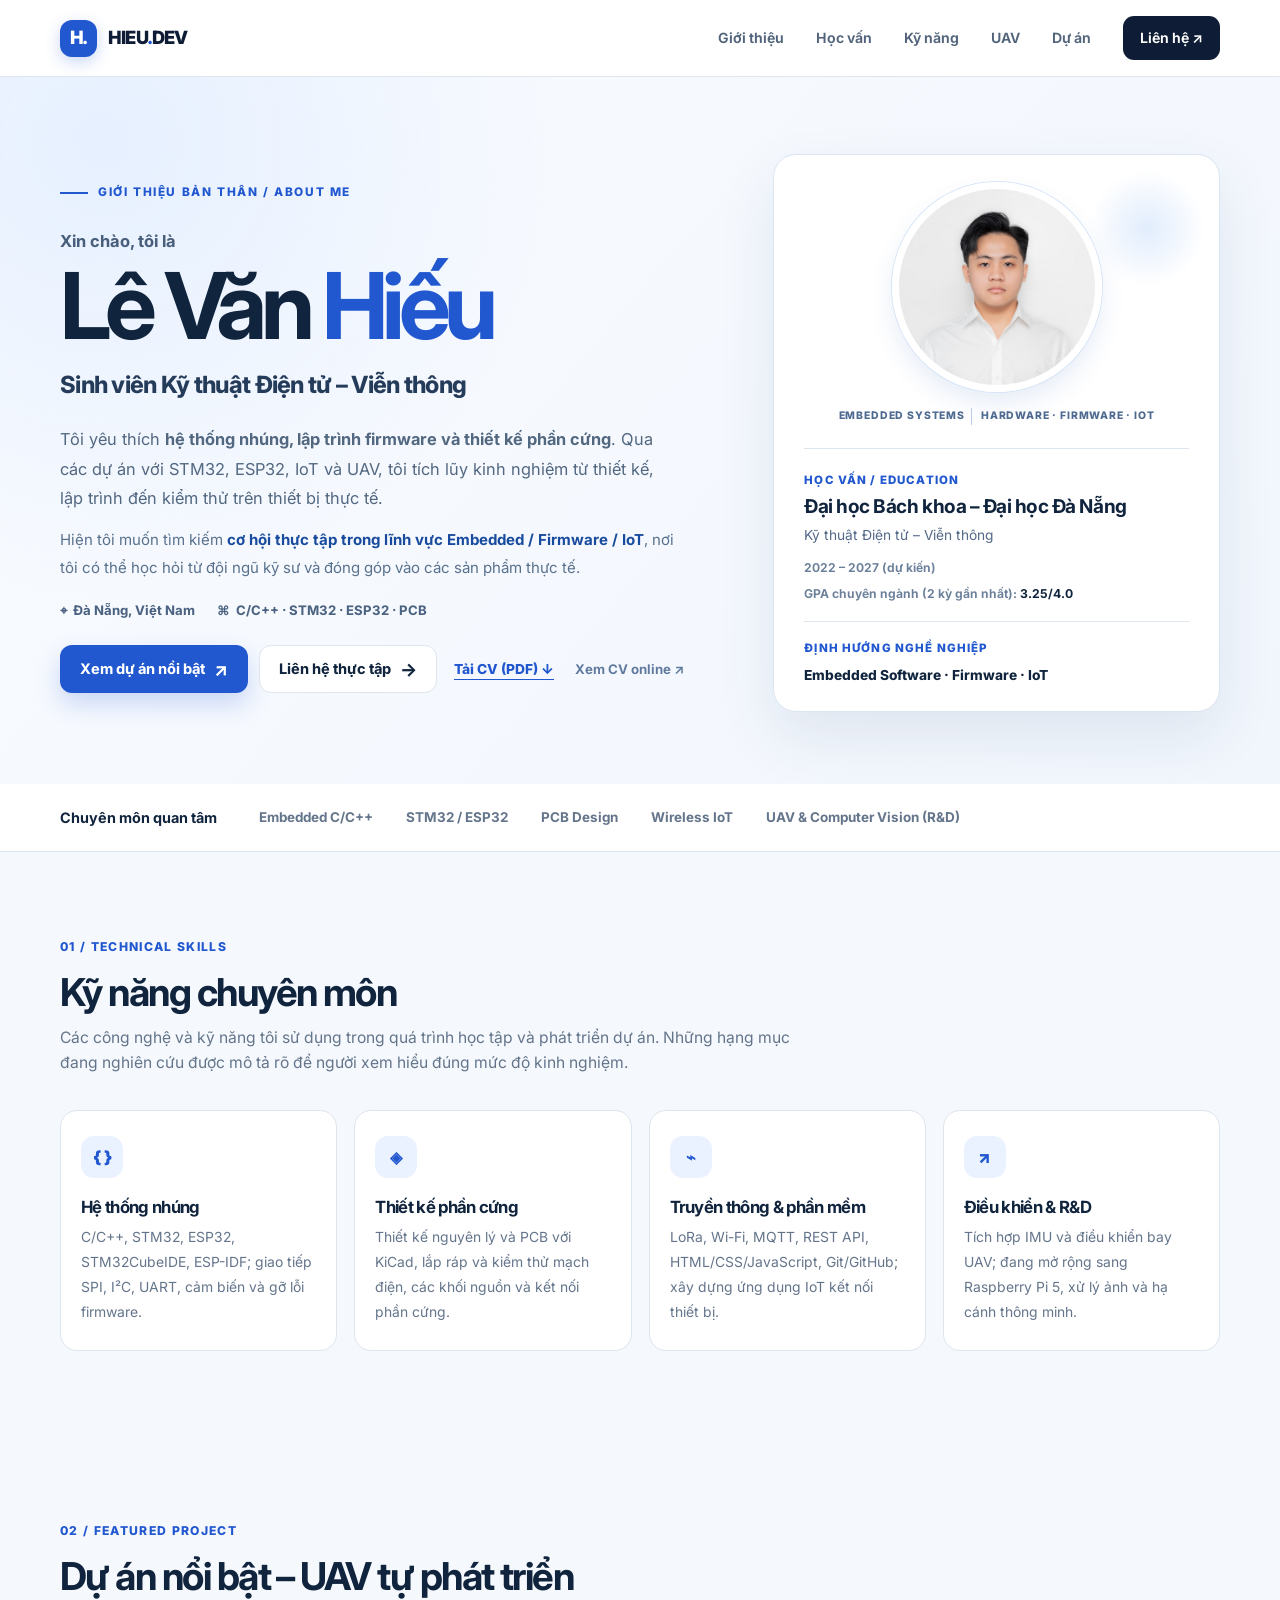
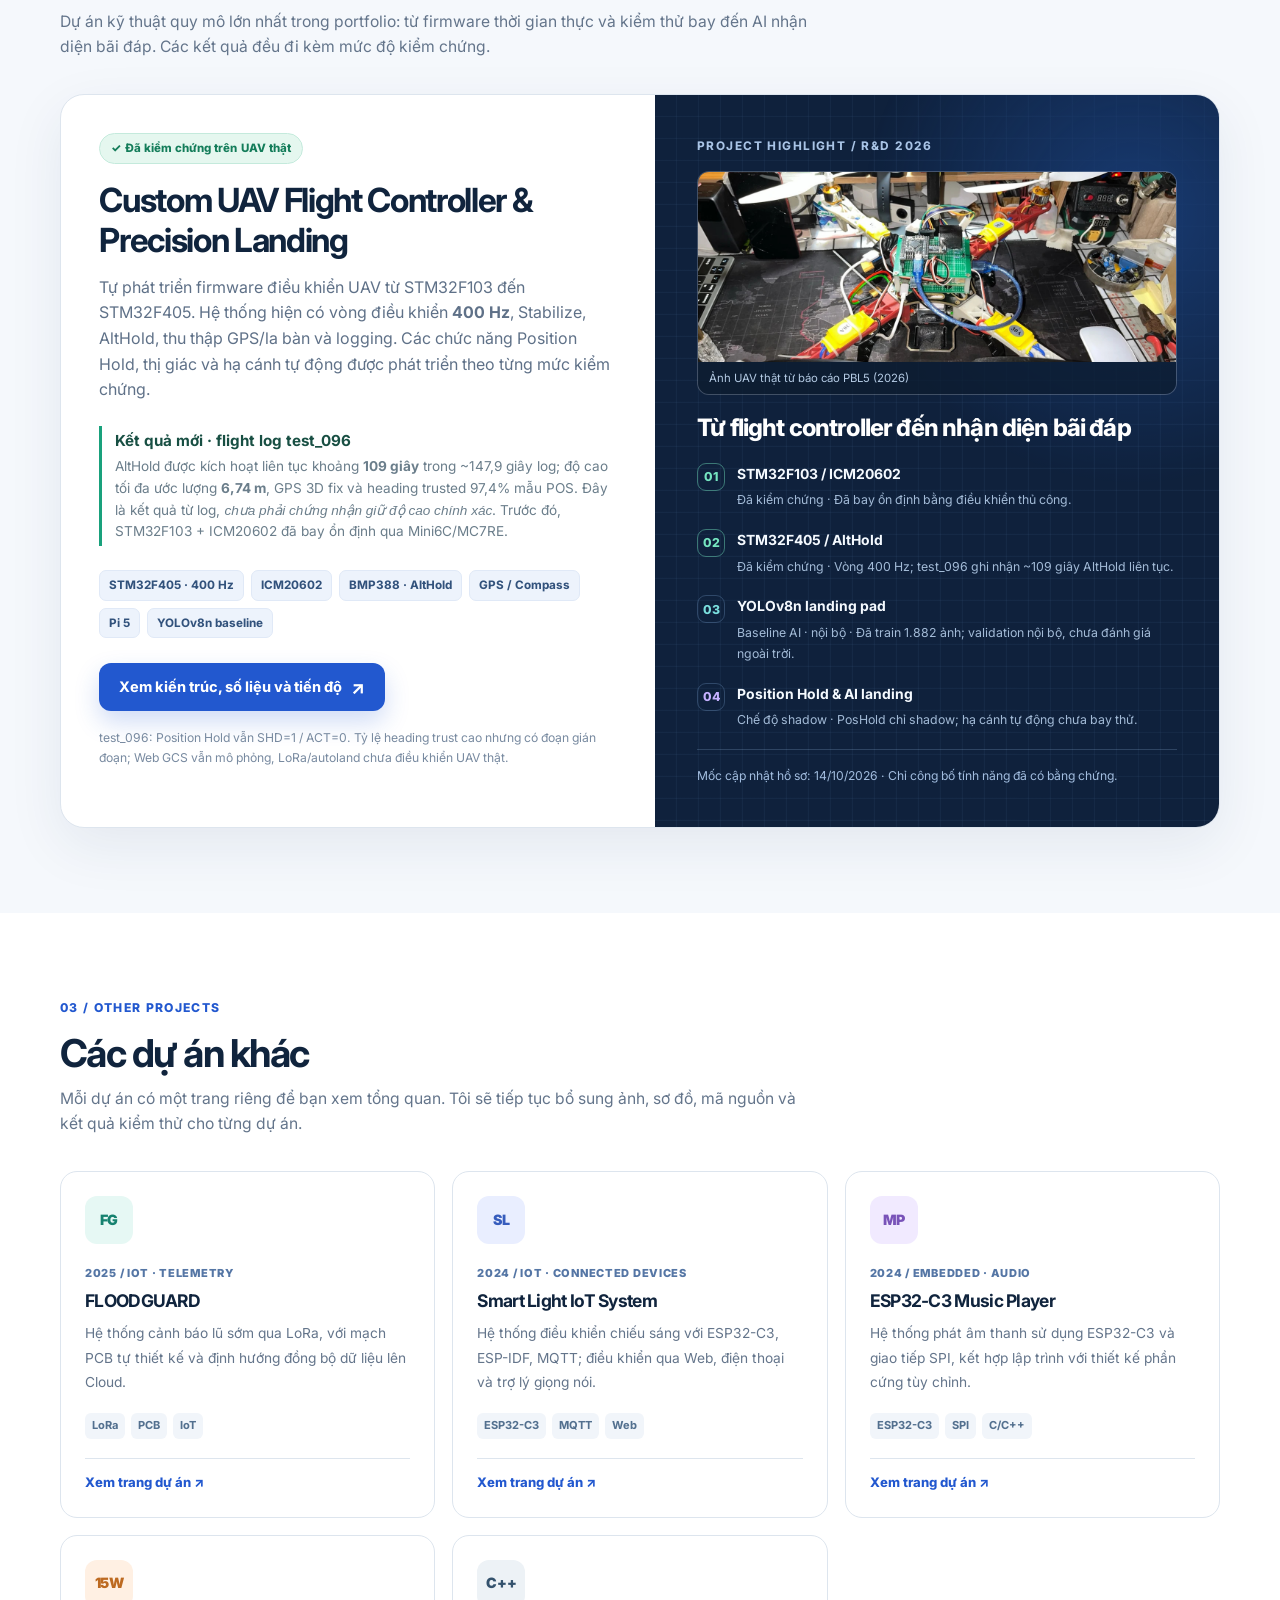
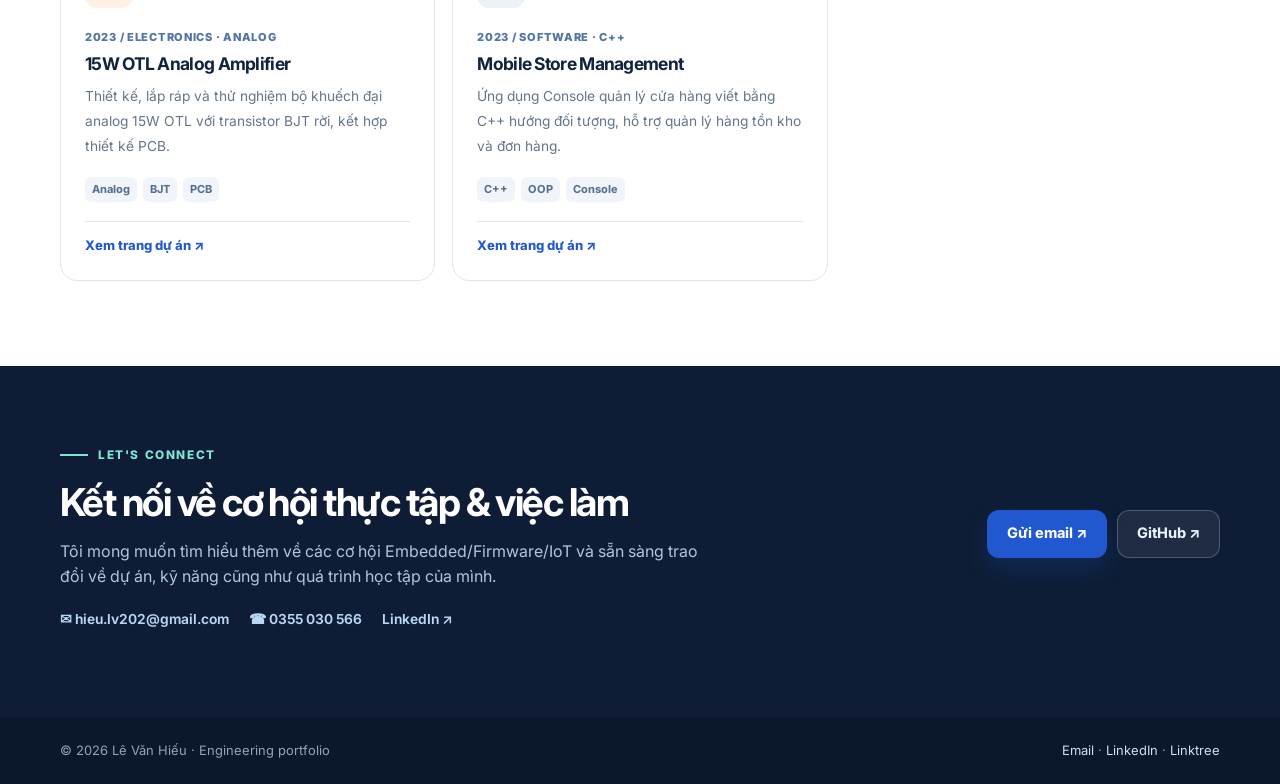
==== commit 2971c257: "index.html" ====
--- a/index.html
+++ b/index.html
@@ -54,7 +54,7 @@
 <div class="cv-profile-label">Học vấn / Education</div>
 <h2>Đại học Bách khoa – Đại học Đà Nẵng</h2>
 <p>Kỹ thuật Điện tử – Viễn thông</p>
-<div class="cv-profile-meta"><span>2022 – 2027 (dự kiến)</span><span>GPA chuyên ngành (2 kỳ): <strong>3.25/4.0</strong></span></div>
+<div class="cv-profile-meta"><span>2022 – 2027 (dự kiến)</span><span>GPA chuyên ngành (2 kỳ gần nhất): <strong>3.25/4.0</strong></span></div>
 <div class="cv-profile-divider"></div>
 <div class="cv-profile-label">Định hướng nghề nghiệp</div>
 <p class="cv-career">Embedded Software · Firmware · IoT</p>
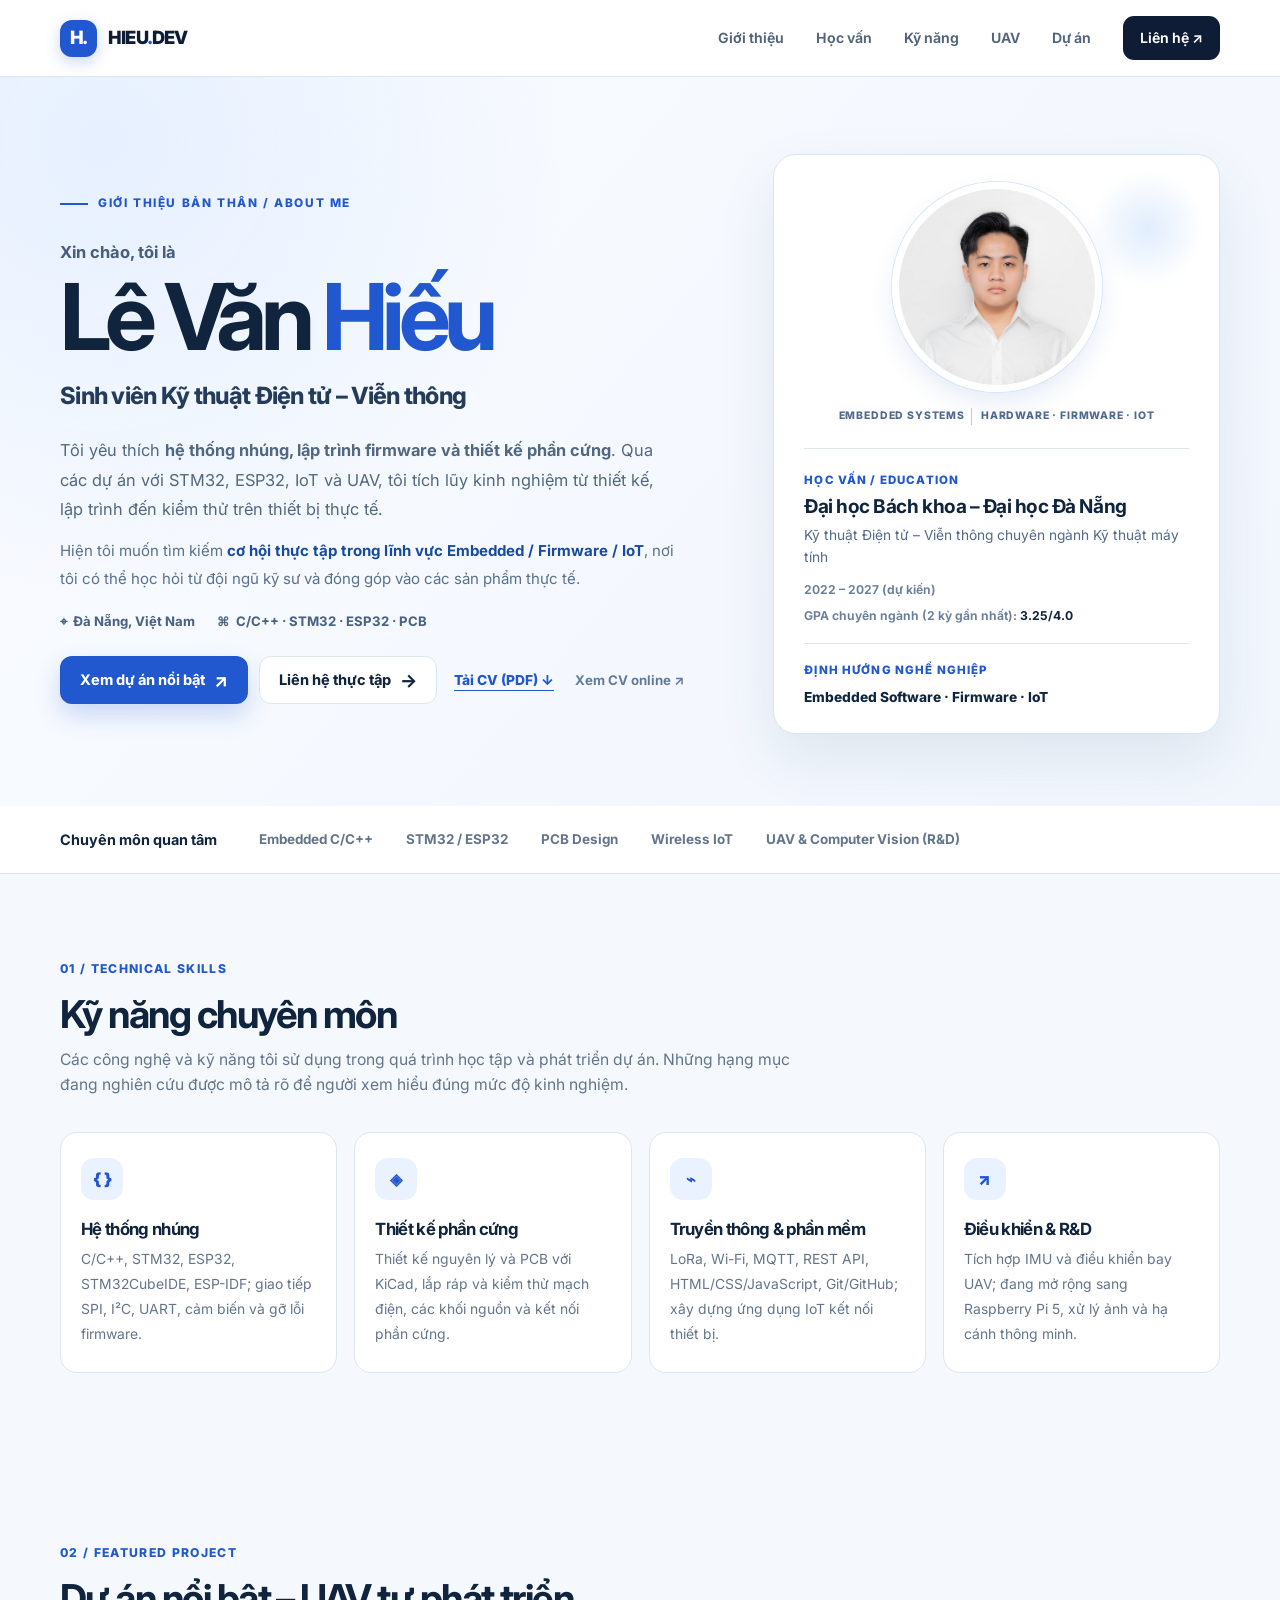
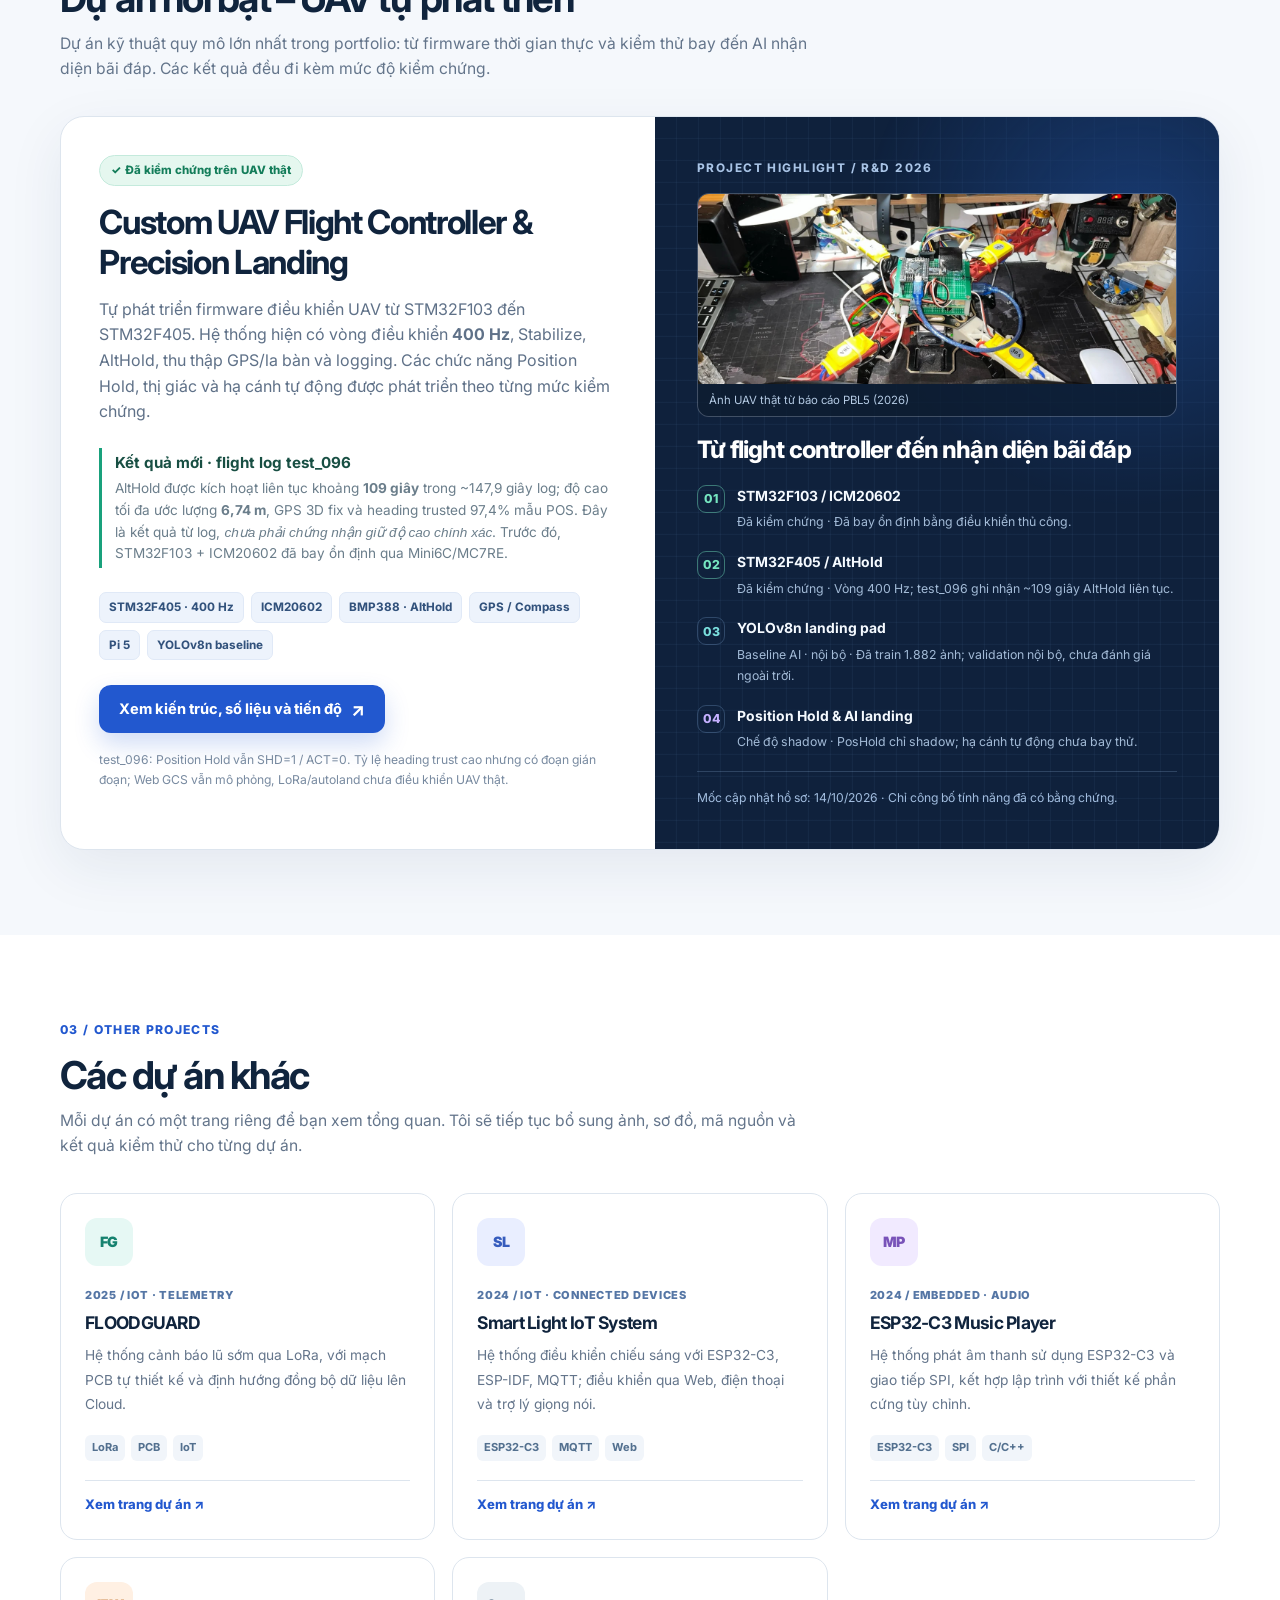
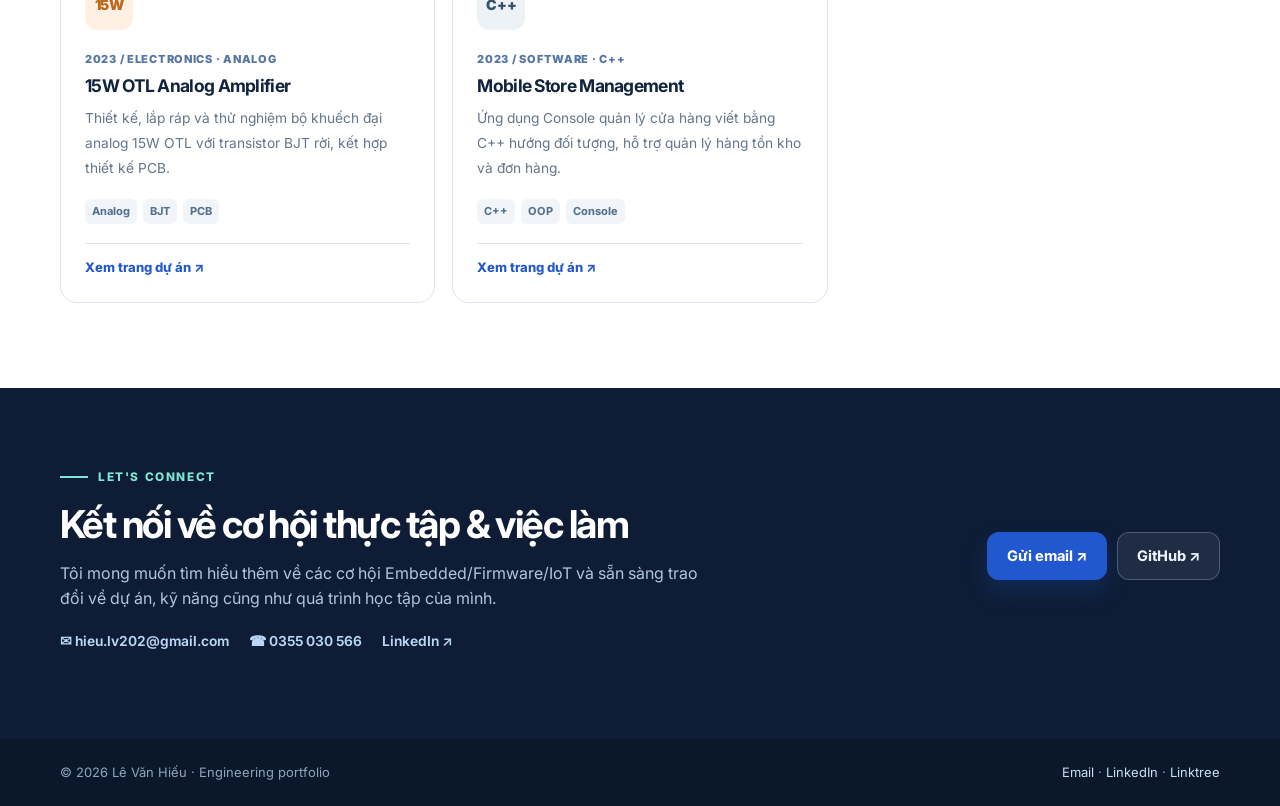
==== commit 6bdbaeb0: "index.html" ====
--- a/index.html
+++ b/index.html
@@ -53,7 +53,7 @@
 <div class="cv-profile-body">
 <div class="cv-profile-label">Học vấn / Education</div>
 <h2>Đại học Bách khoa – Đại học Đà Nẵng</h2>
-<p>Kỹ thuật Điện tử – Viễn thông</p>
+<p>Kỹ thuật Điện tử – Viễn thông chuyên ngành Kỹ thuật máy tính</p>
 <div class="cv-profile-meta"><span>2022 – 2027 (dự kiến)</span><span>GPA chuyên ngành (2 kỳ gần nhất): <strong>3.25/4.0</strong></span></div>
 <div class="cv-profile-divider"></div>
 <div class="cv-profile-label">Định hướng nghề nghiệp</div>
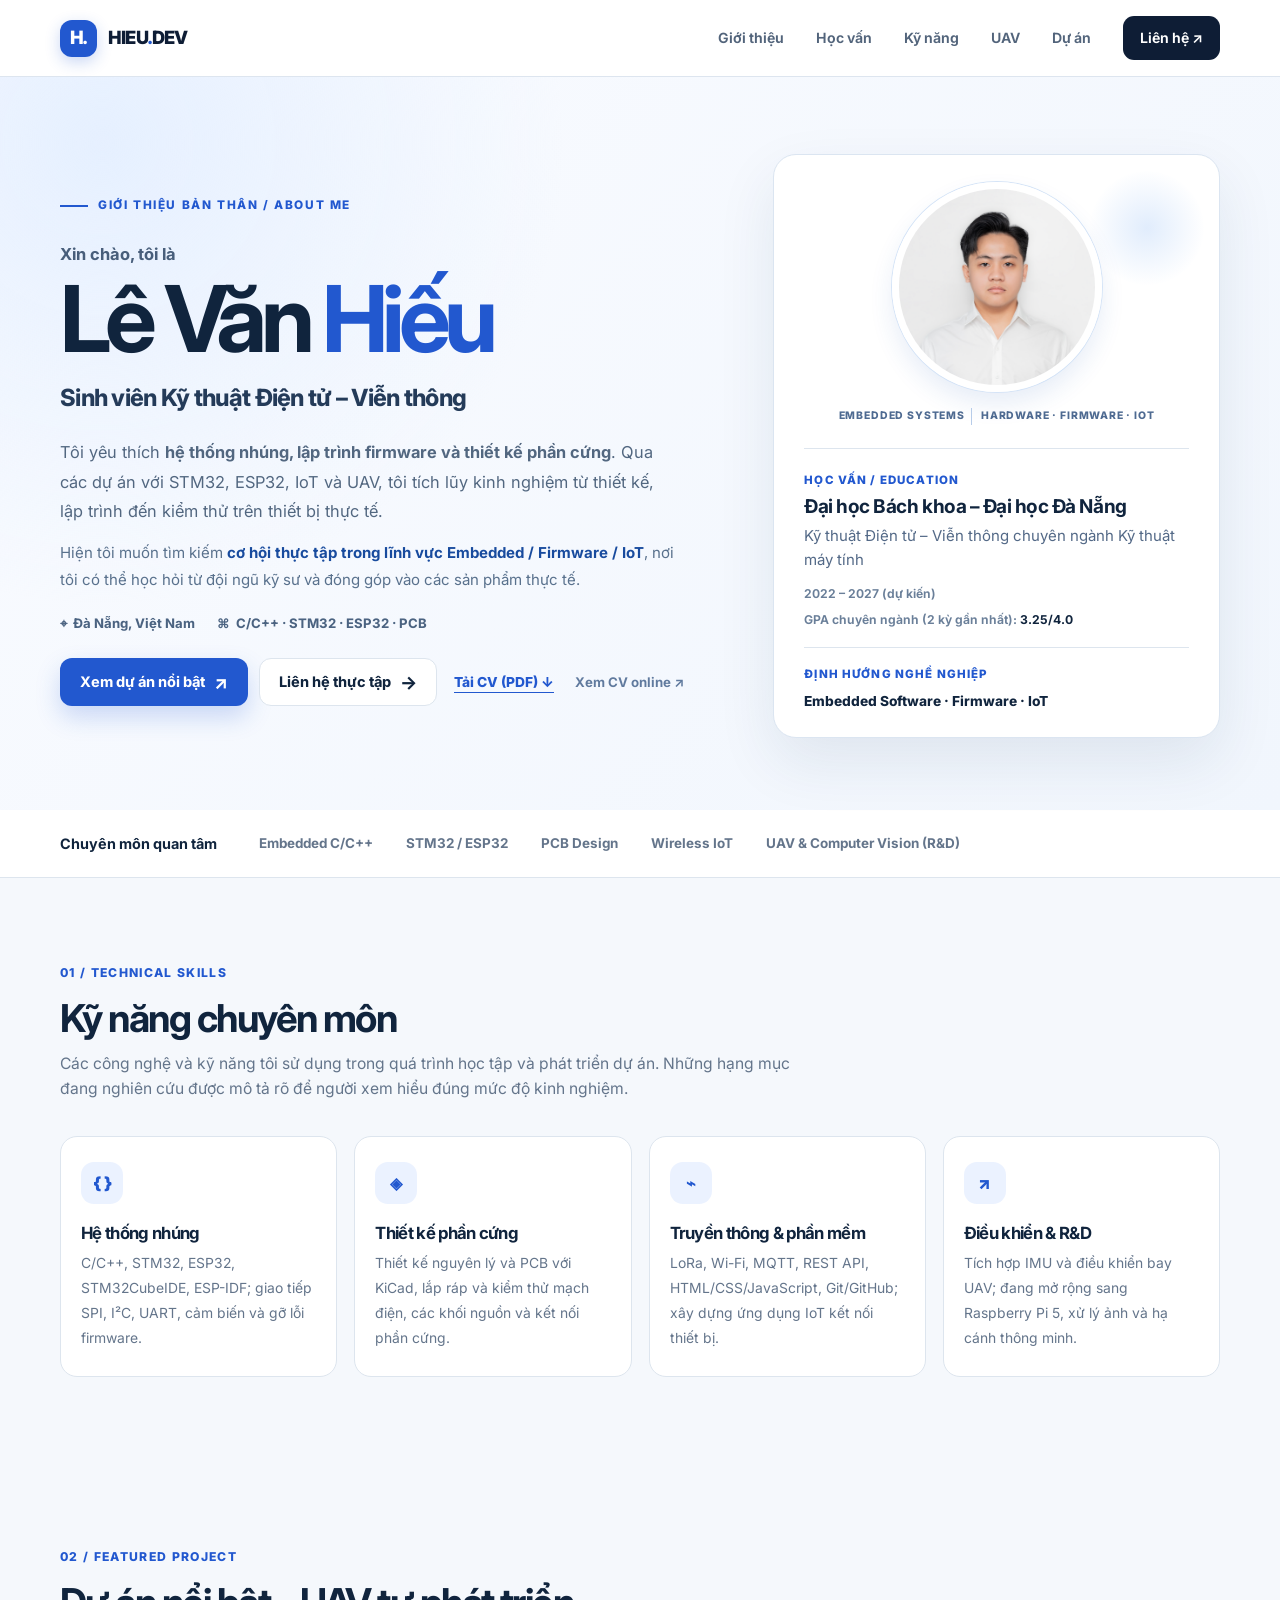
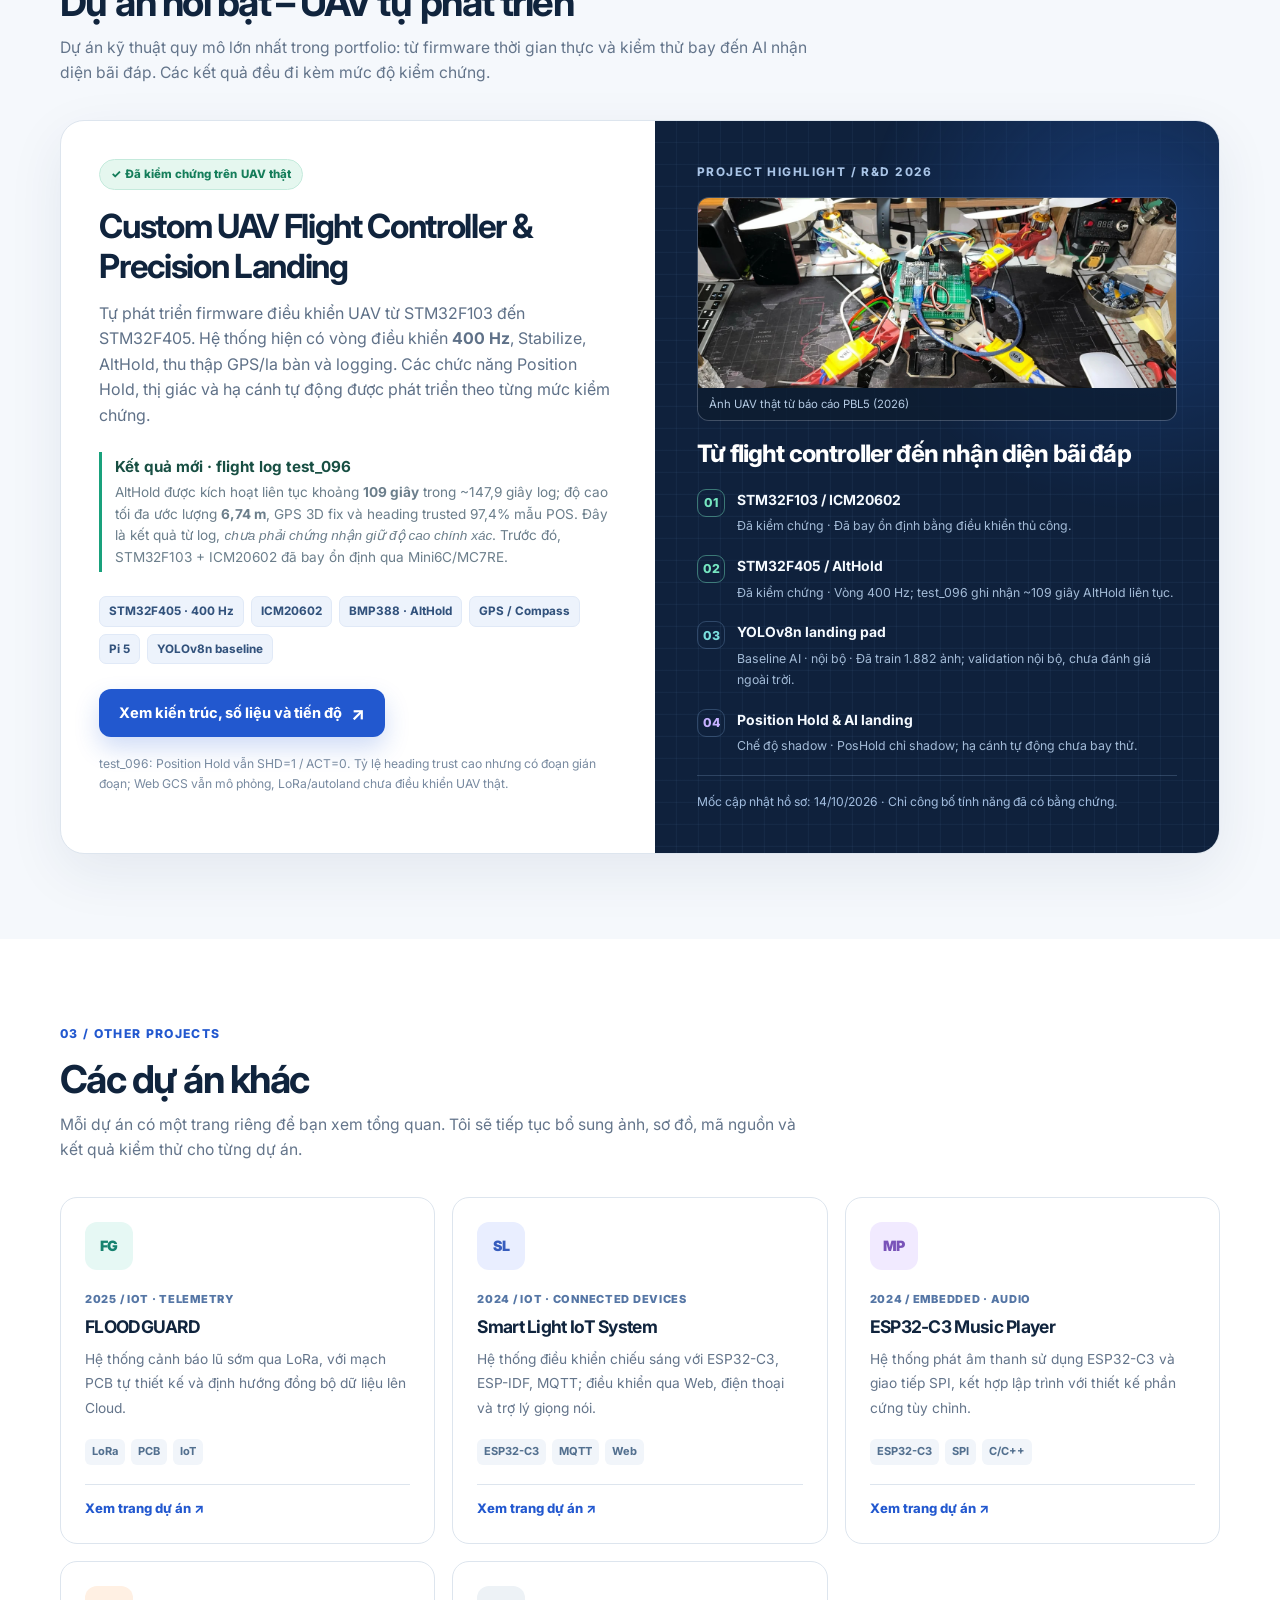
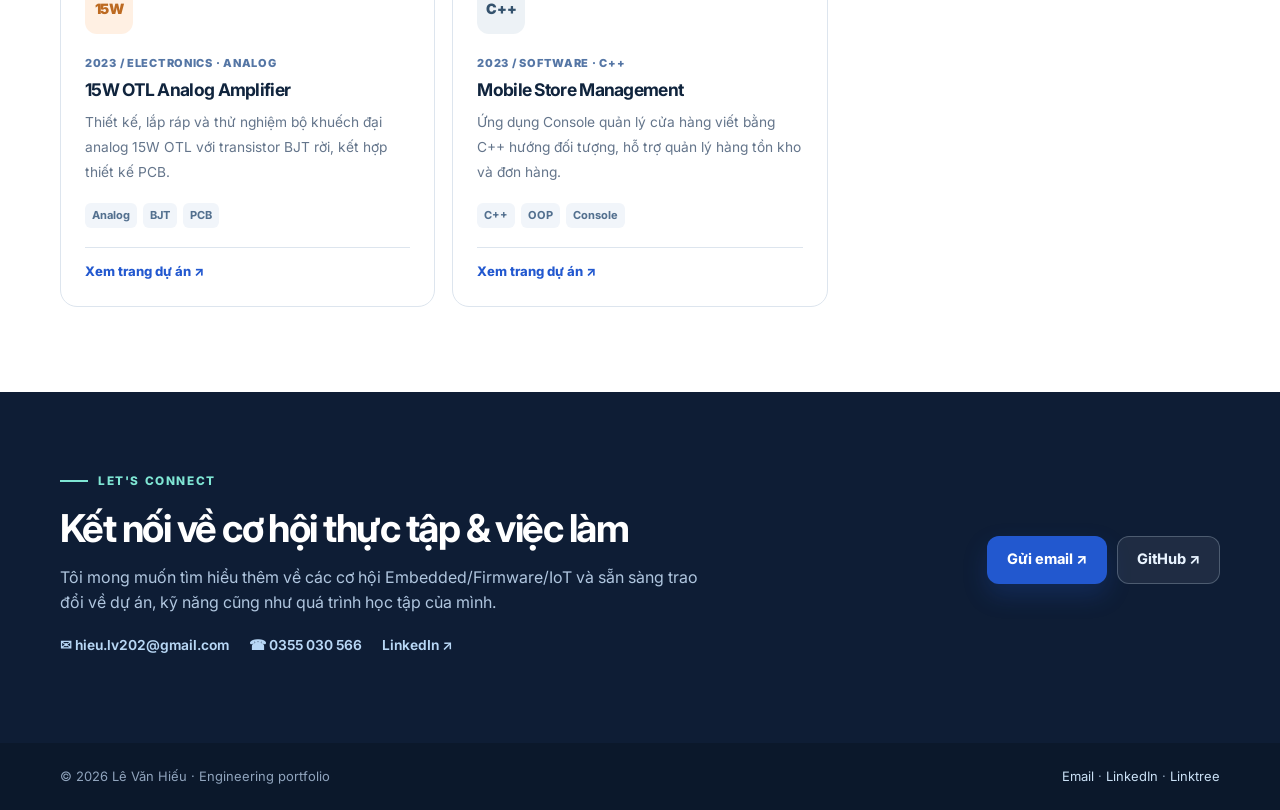
==== commit 08046f64: "index.html" ====
--- a/index.html
+++ b/index.html
@@ -53,7 +53,7 @@
 <div class="cv-profile-body">
 <div class="cv-profile-label">Học vấn / Education</div>
 <h2>Đại học Bách khoa – Đại học Đà Nẵng</h2>
-<p>Kỹ thuật Điện tử – Viễn thông chuyên ngành Kỹ thuật máy tính</p>
+<p style="font-size: 15px;">Kỹ thuật Điện tử – Viễn thông chuyên ngành Kỹ thuật máy tính</p>
 <div class="cv-profile-meta"><span>2022 – 2027 (dự kiến)</span><span>GPA chuyên ngành (2 kỳ gần nhất): <strong>3.25/4.0</strong></span></div>
 <div class="cv-profile-divider"></div>
 <div class="cv-profile-label">Định hướng nghề nghiệp</div>
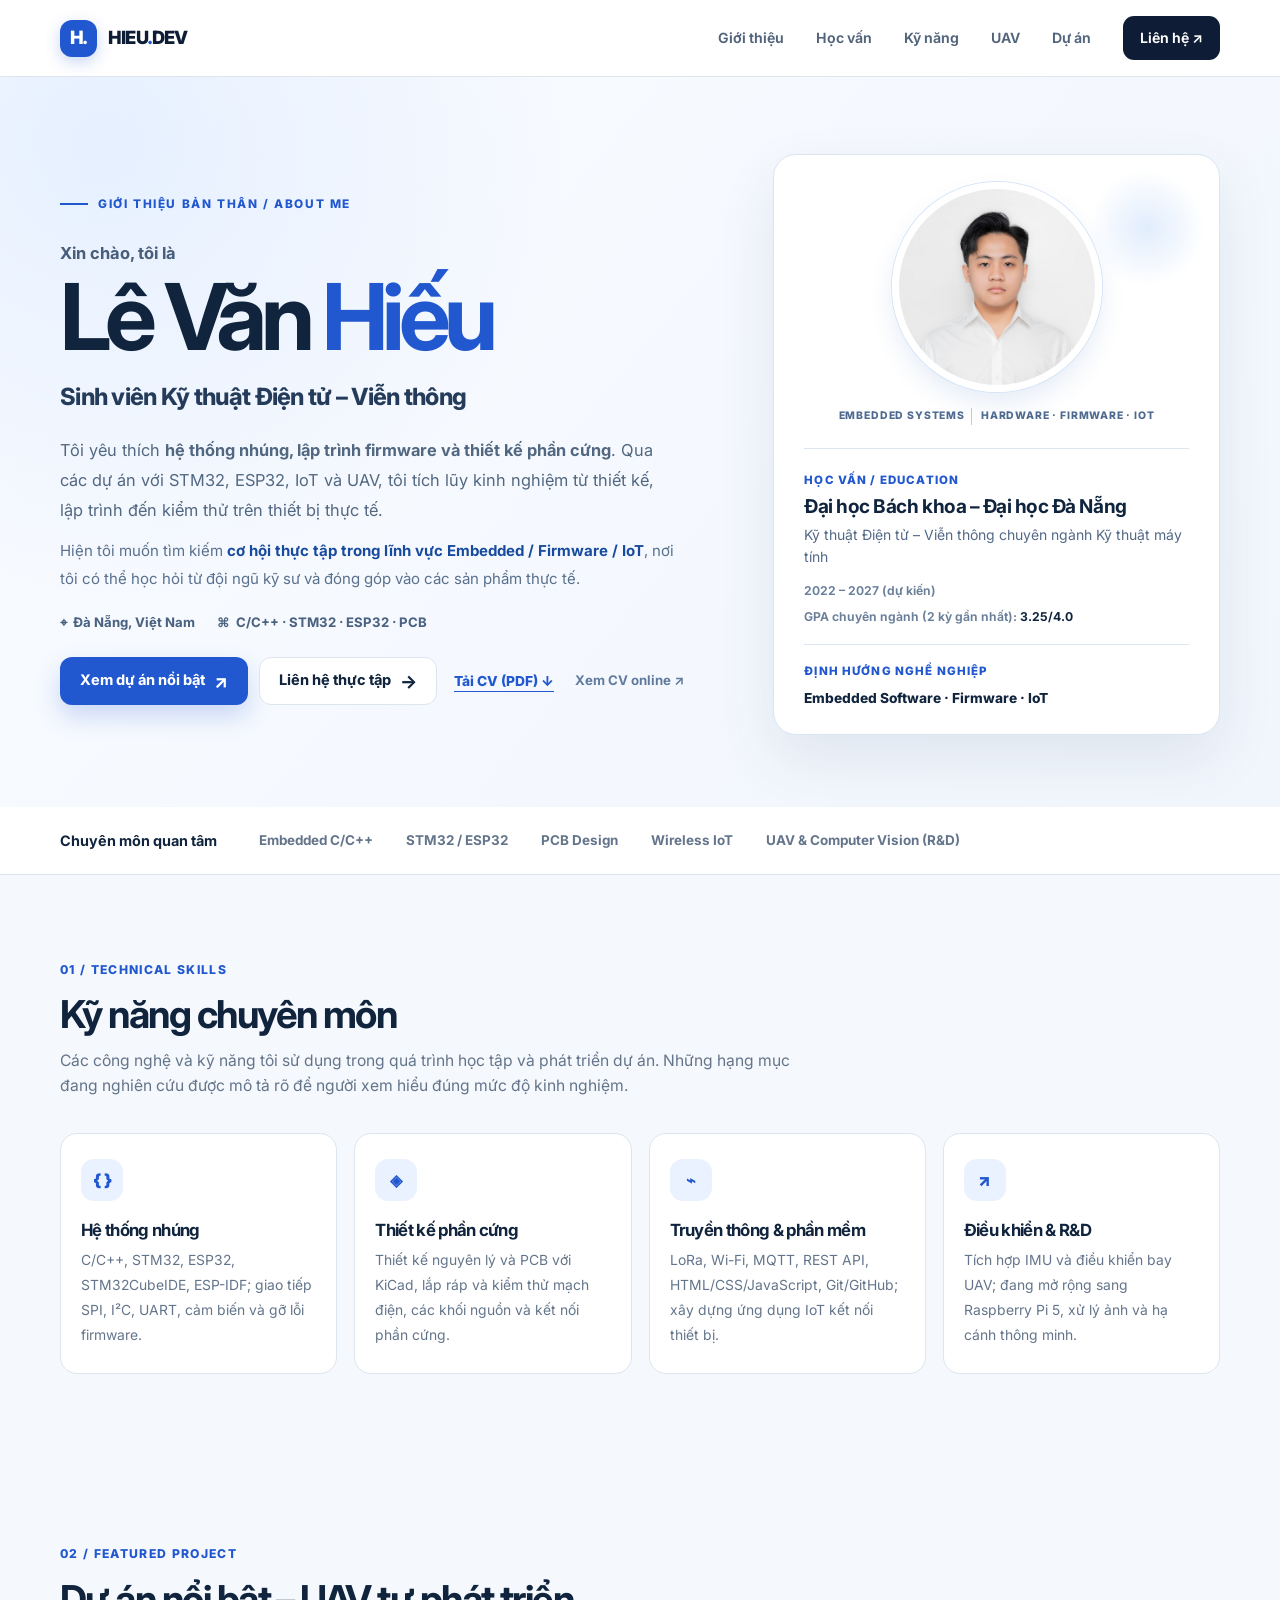
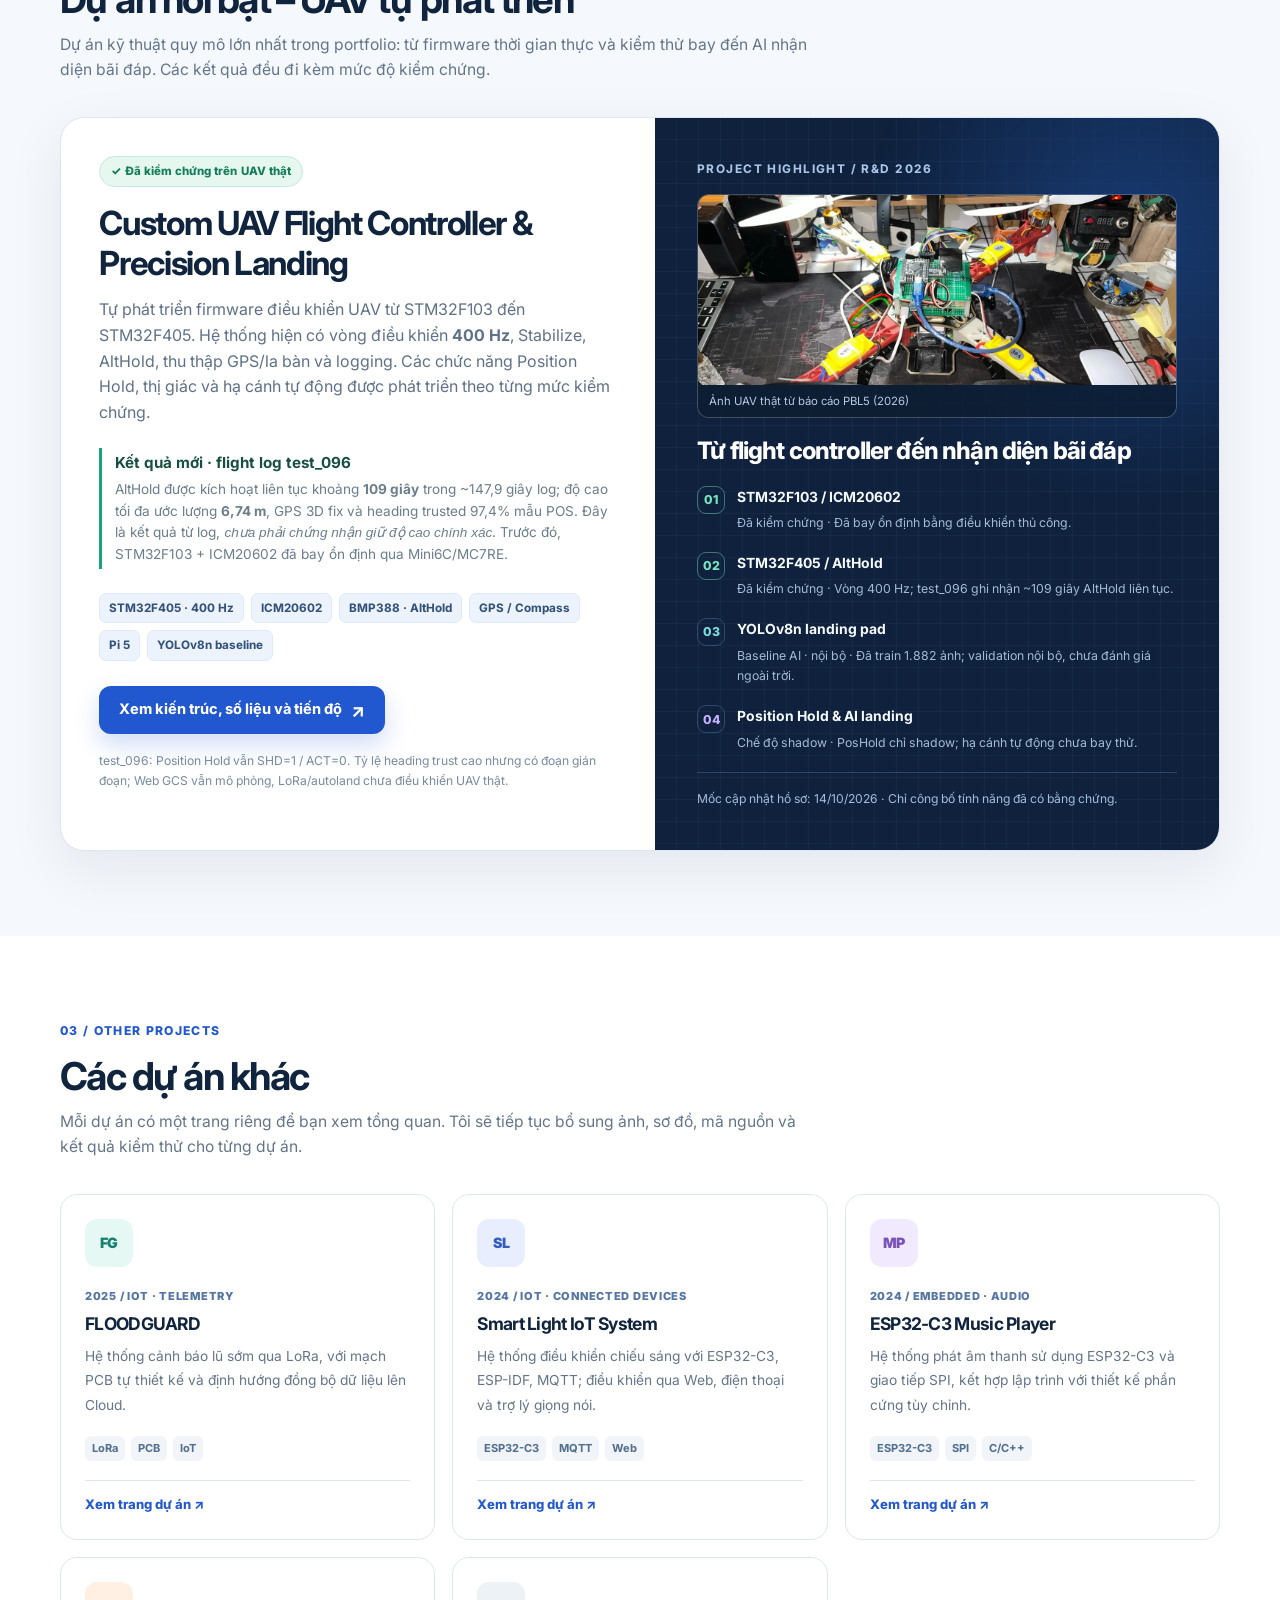
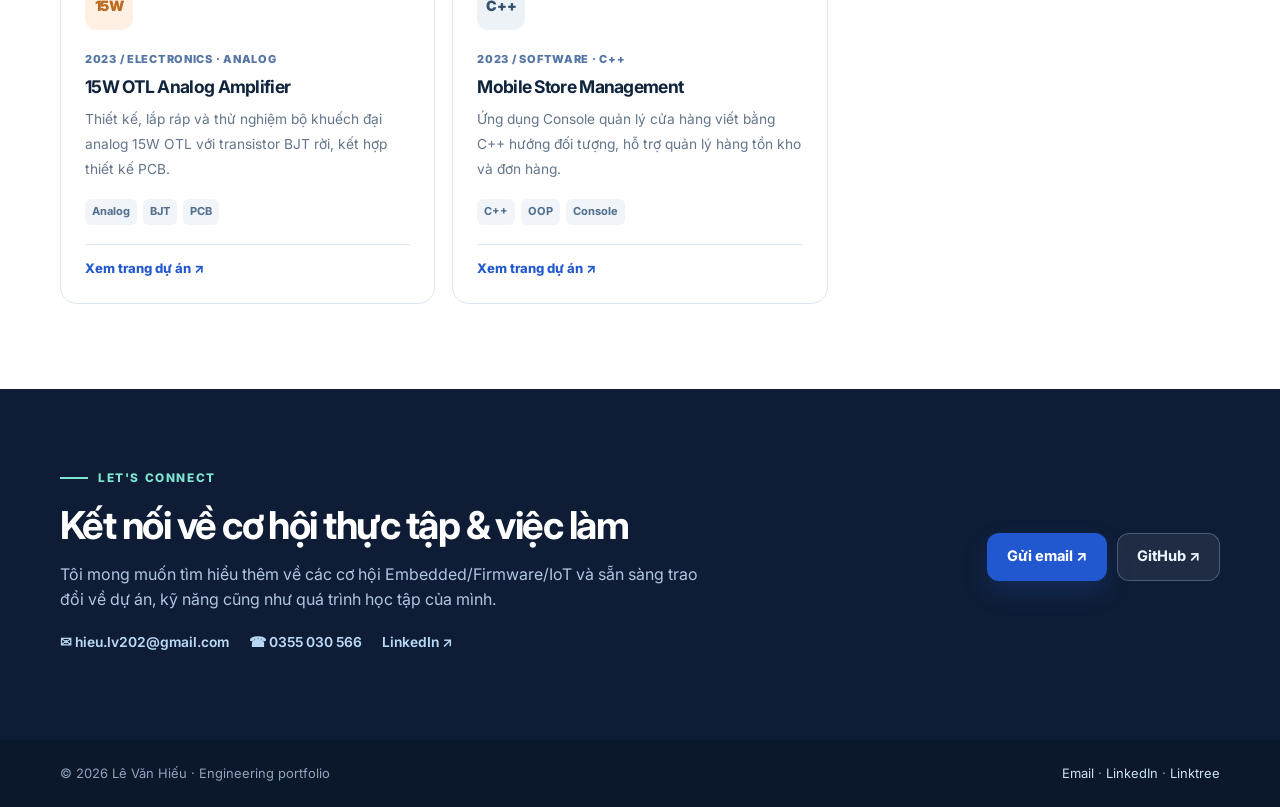
==== commit 424b3171: "index.html" ====
--- a/index.html
+++ b/index.html
@@ -53,7 +53,7 @@
 <div class="cv-profile-body">
 <div class="cv-profile-label">Học vấn / Education</div>
 <h2>Đại học Bách khoa – Đại học Đà Nẵng</h2>
-<p style="font-size: 15px;">Kỹ thuật Điện tử – Viễn thông chuyên ngành Kỹ thuật máy tính</p>
+<p style="font-size: 14px;">Kỹ thuật Điện tử – Viễn thông chuyên ngành Kỹ thuật máy tính</p>
 <div class="cv-profile-meta"><span>2022 – 2027 (dự kiến)</span><span>GPA chuyên ngành (2 kỳ gần nhất): <strong>3.25/4.0</strong></span></div>
 <div class="cv-profile-divider"></div>
 <div class="cv-profile-label">Định hướng nghề nghiệp</div>
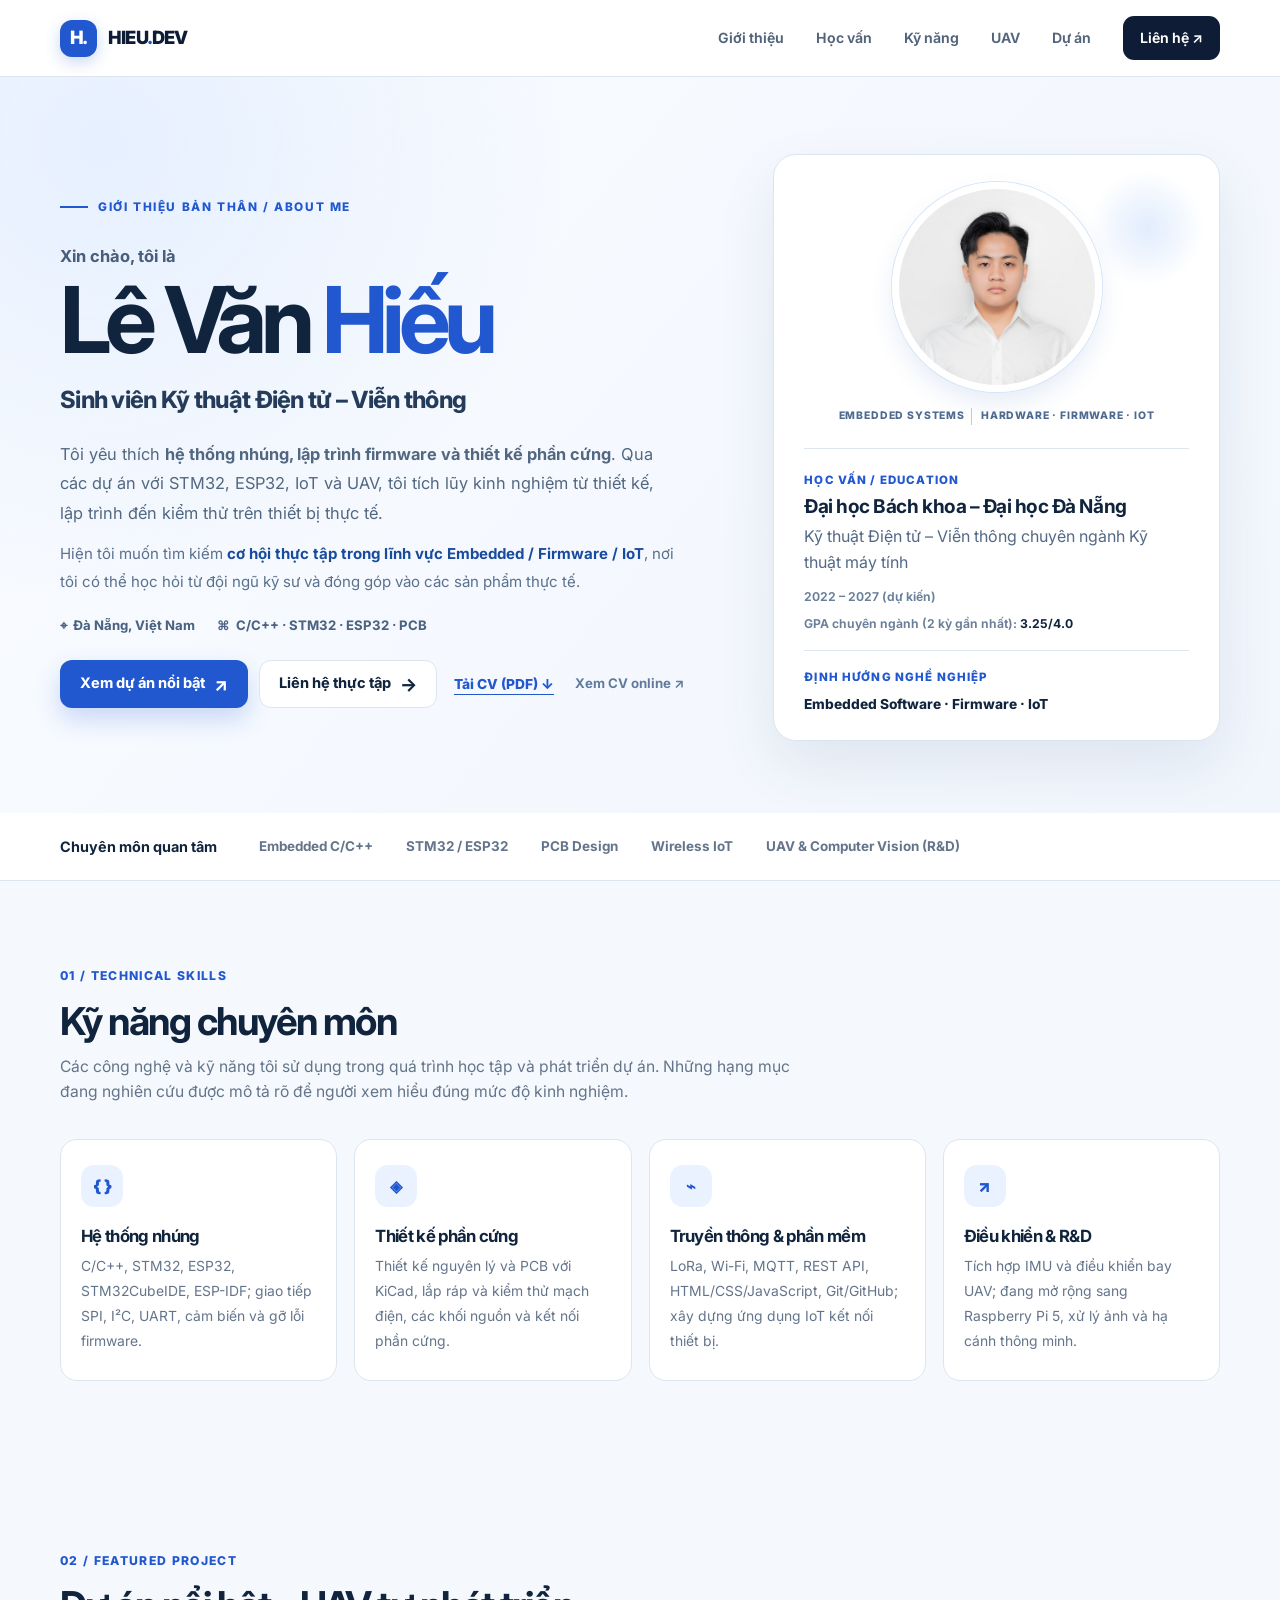
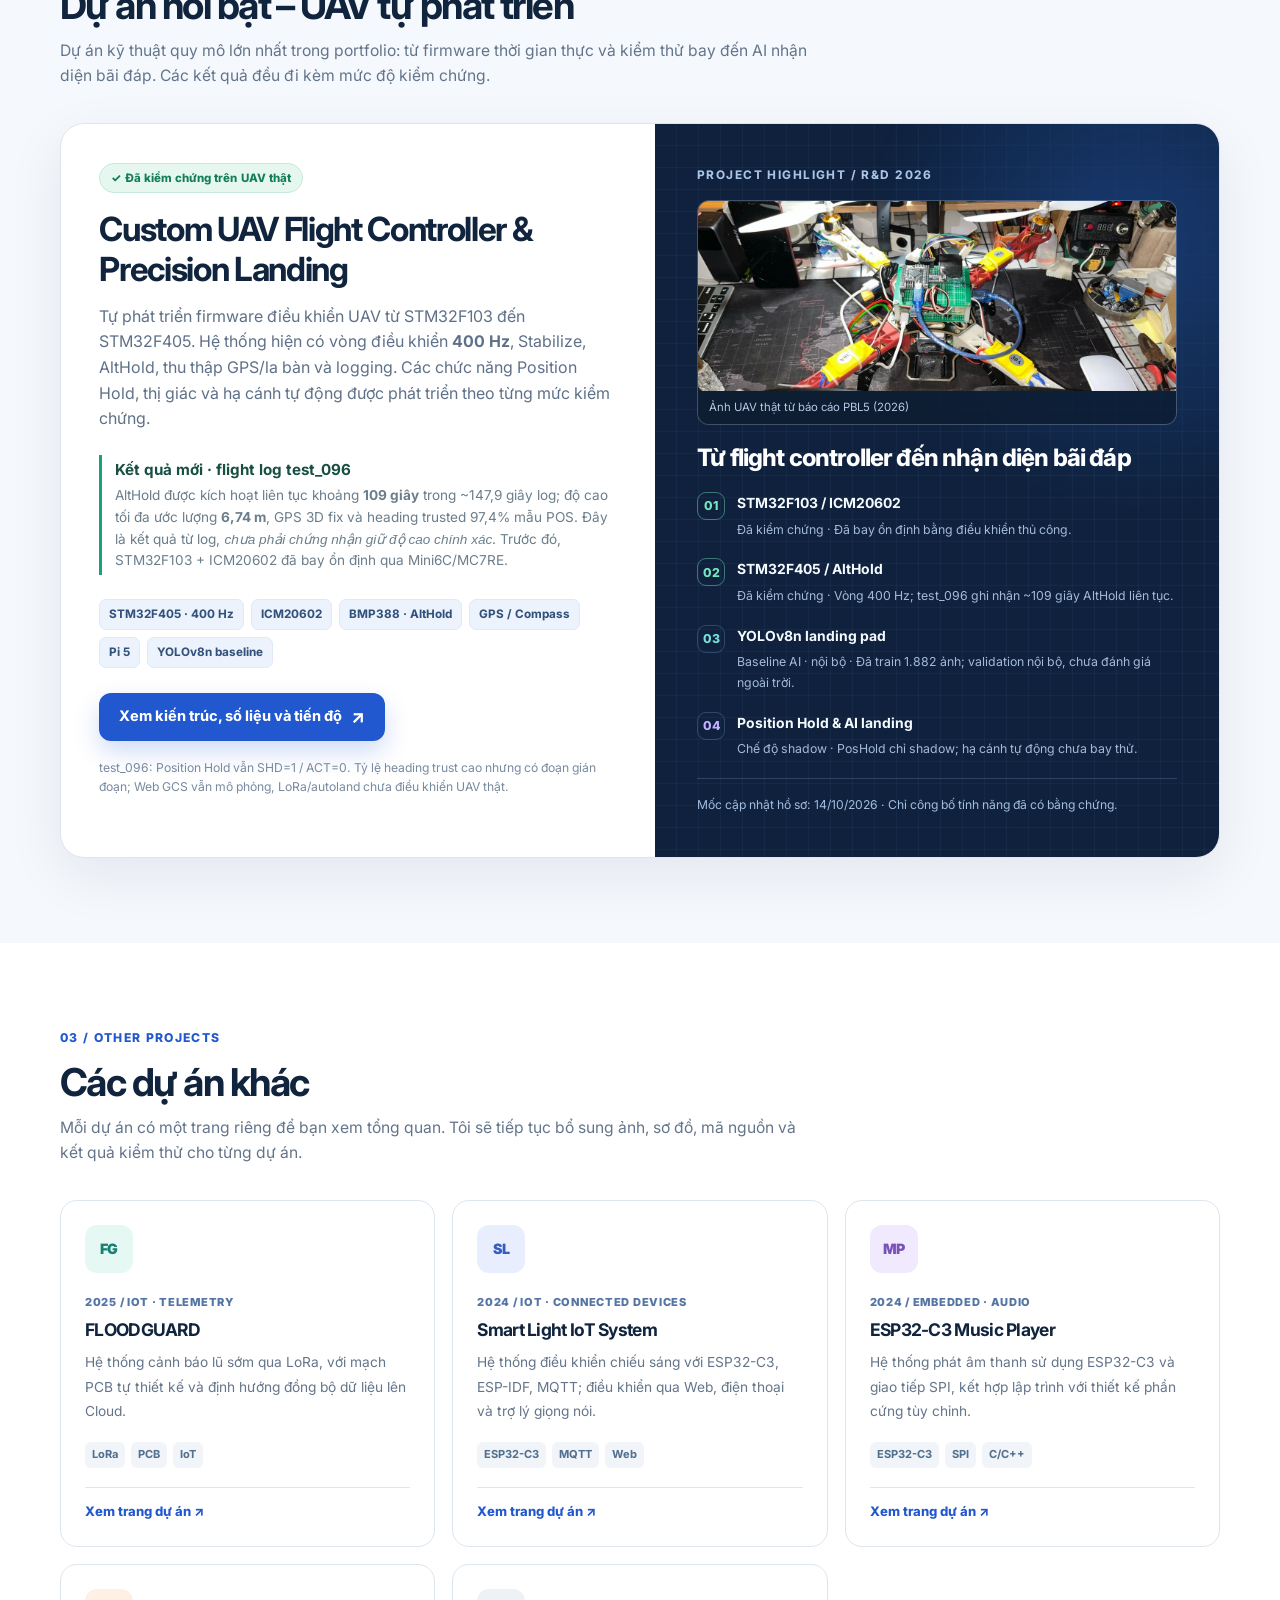
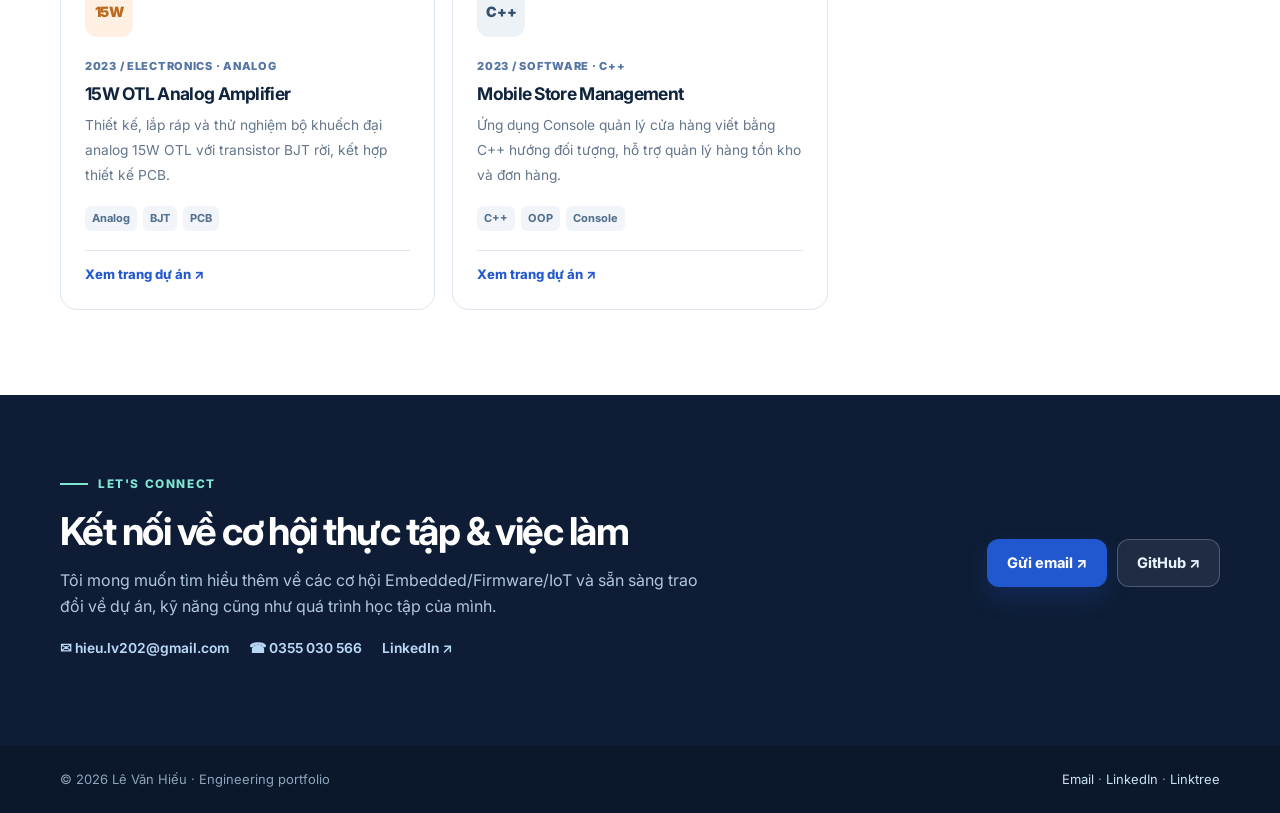
==== commit 6faacaf4: "index.html" ====
--- a/index.html
+++ b/index.html
@@ -53,7 +53,7 @@
 <div class="cv-profile-body">
 <div class="cv-profile-label">Học vấn / Education</div>
 <h2>Đại học Bách khoa – Đại học Đà Nẵng</h2>
-<p style="font-size: 14px;">Kỹ thuật Điện tử – Viễn thông chuyên ngành Kỹ thuật máy tính</p>
+<p style="font-size: 16px;">Kỹ thuật Điện tử – Viễn thông chuyên ngành Kỹ thuật máy tính</p>
 <div class="cv-profile-meta"><span>2022 – 2027 (dự kiến)</span><span>GPA chuyên ngành (2 kỳ gần nhất): <strong>3.25/4.0</strong></span></div>
 <div class="cv-profile-divider"></div>
 <div class="cv-profile-label">Định hướng nghề nghiệp</div>
